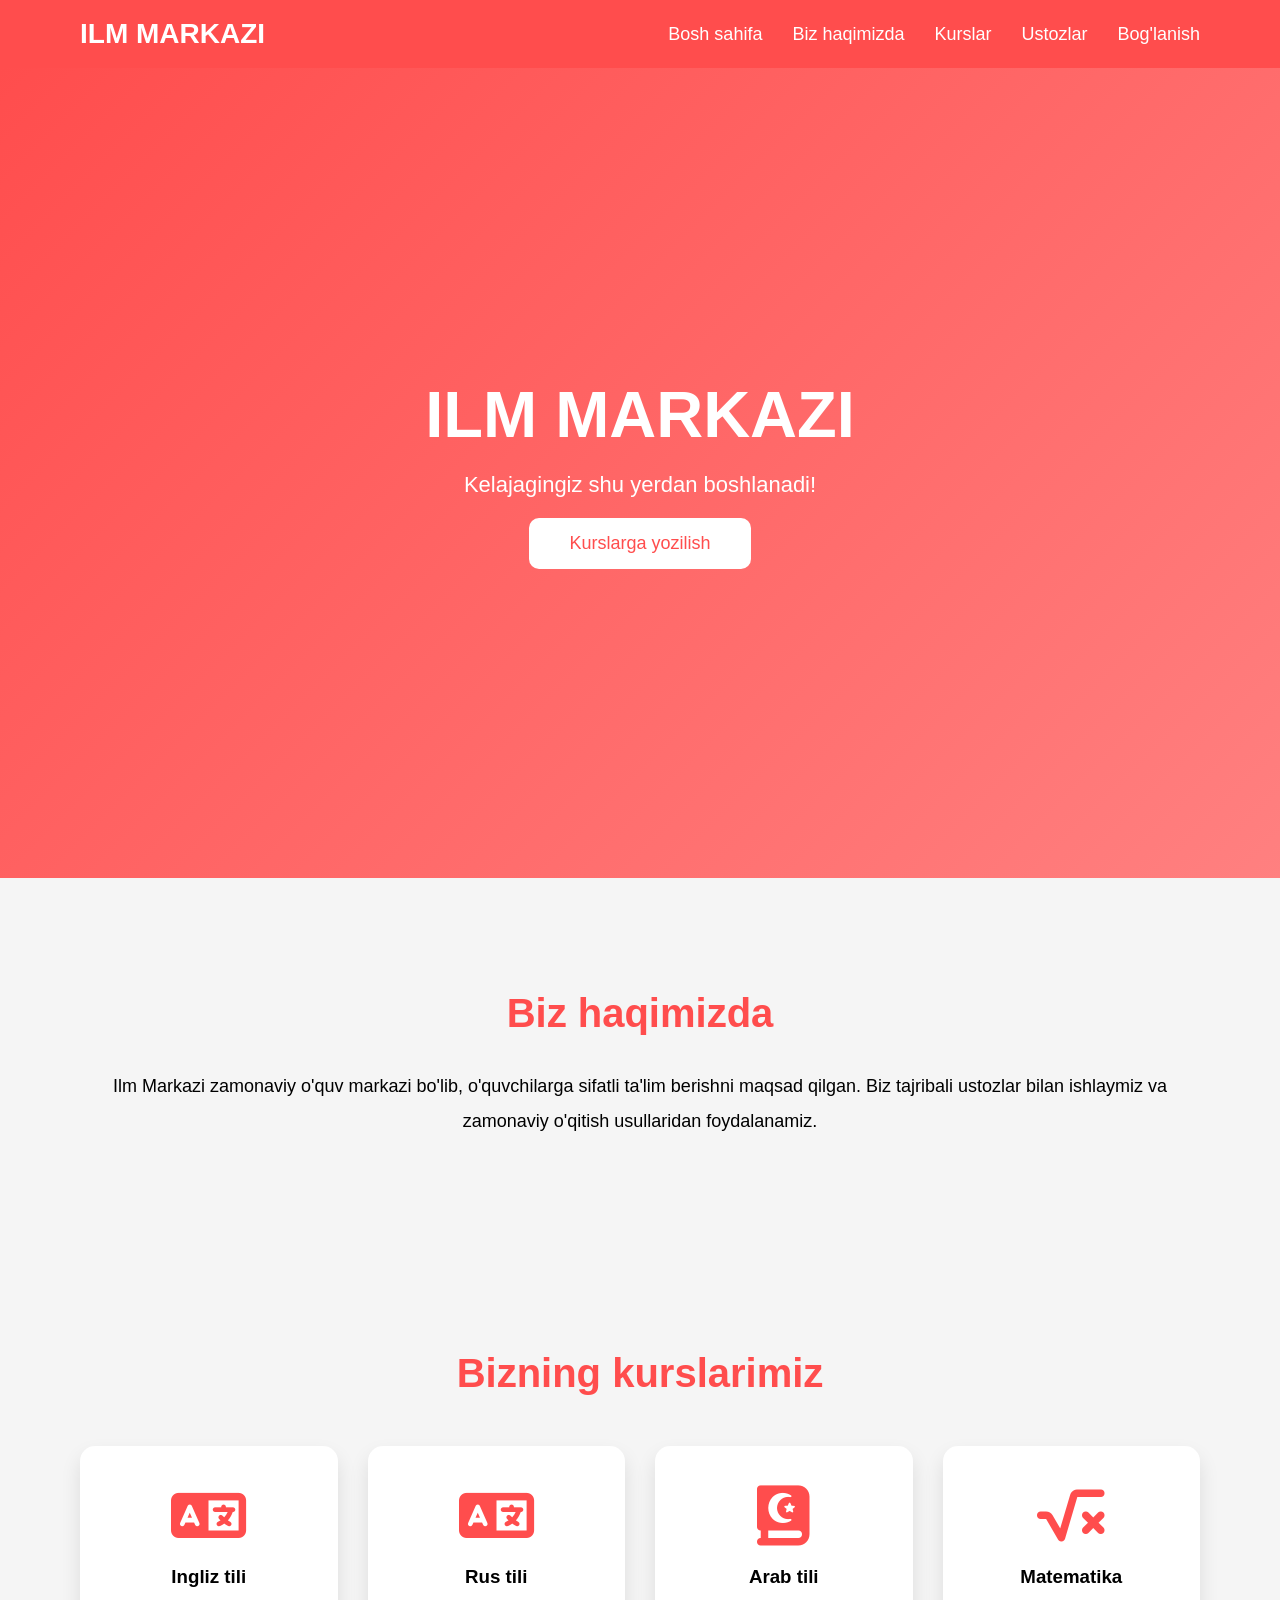
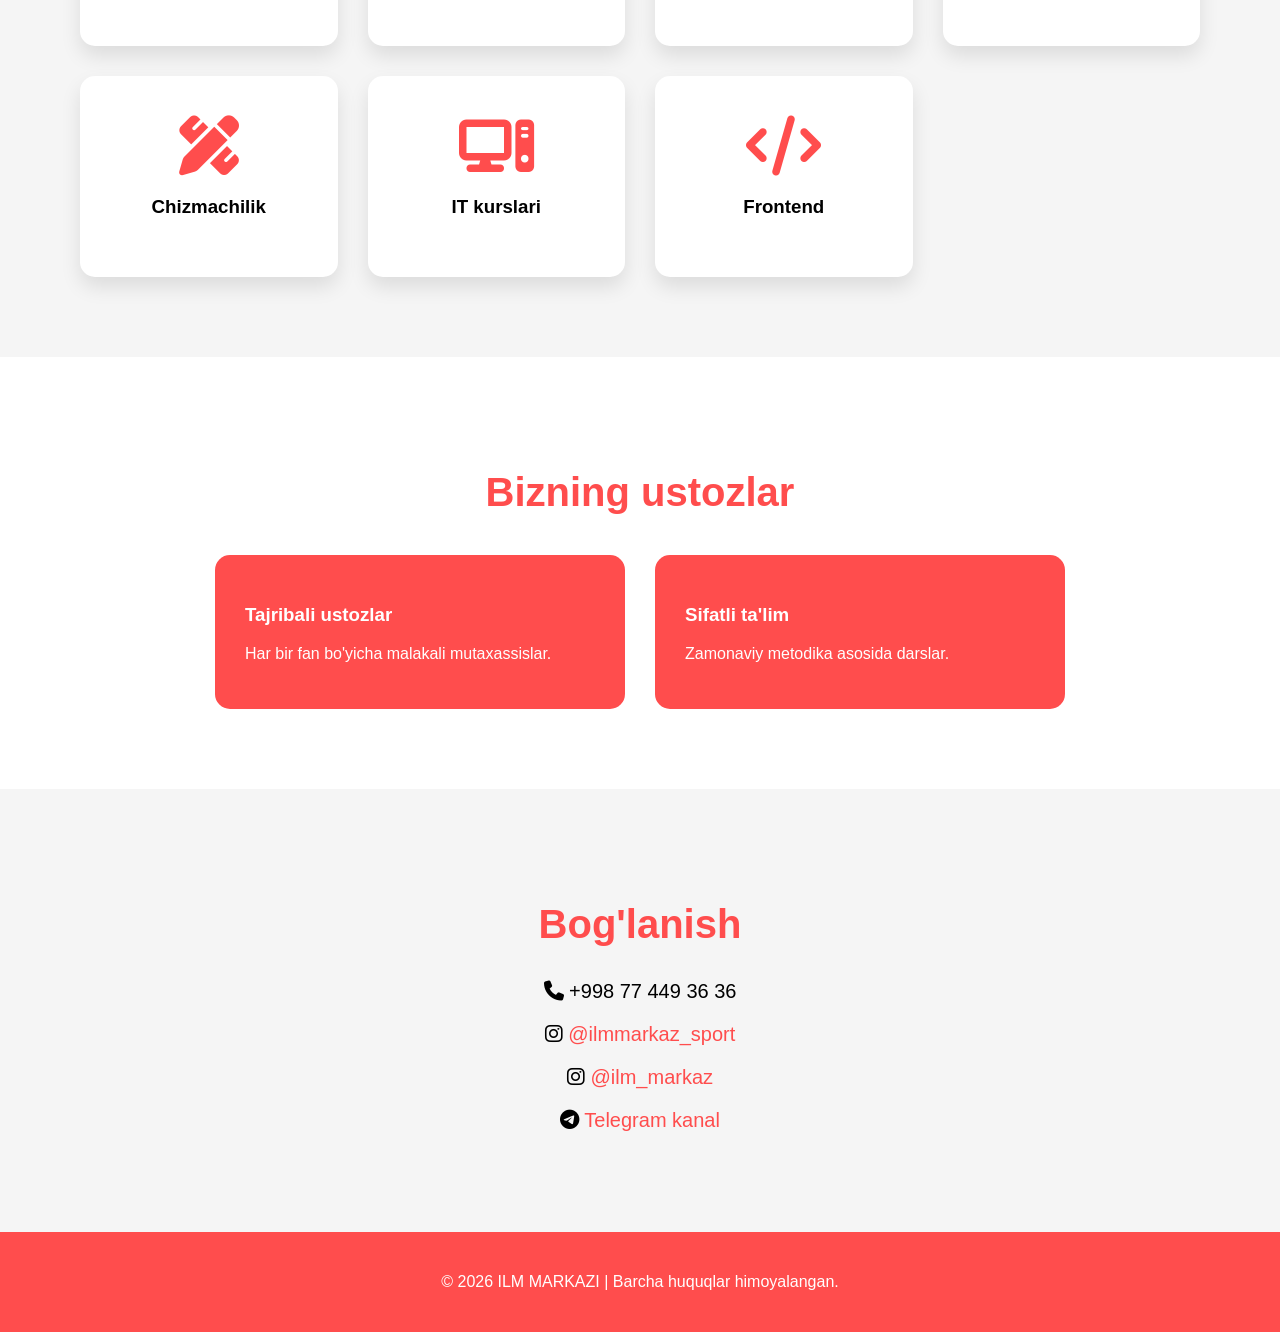
==== index.html @ b0def49b "index qoshdim" ====
<!DOCTYPE html>
<html lang="uz">
<head>
    <meta charset="UTF-8">
    <meta name="viewport" content="width=device-width, initial-scale=1.0">
    <title>Ilm Markazi</title>
    <link rel="stylesheet" href="style.css">
    <link rel="stylesheet" href="https://cdnjs.cloudflare.com/ajax/libs/font-awesome/6.6.0/css/all.min.css">
</head>
<body>

<header>
    <div class="logo">ILM MARKAZI</div>

    <nav>
        <a href="#home">Bosh sahifa</a>
        <a href="#about">Biz haqimizda</a>
        <a href="#courses">Kurslar</a>
        <a href="#teachers">Ustozlar</a>
        <a href="#contact">Bog'lanish</a>
    </nav>
</header>

<section class="hero" id="home">
    <h1>ILM MARKAZI</h1>

    <p>Kelajagingiz shu yerdan boshlanadi!</p>

    <a href="#courses" class="btn">Kurslarga yozilish</a>
</section>

<section class="about" id="about">

<h2>Biz haqimizda</h2>

<p>
Ilm Markazi zamonaviy o'quv markazi bo'lib,
o'quvchilarga sifatli ta'lim berishni maqsad qilgan.
Biz tajribali ustozlar bilan ishlaymiz va zamonaviy
o'qitish usullaridan foydalanamiz.
</p>

</section>

<section class="courses" id="courses">

<h2>Bizning kurslarimiz</h2>

<div class="cards">

<div class="card">
<i class="fa-solid fa-language"></i>
<h3>Ingliz tili</h3>
</div>

<div class="card">
<i class="fa-solid fa-language"></i>
<h3>Rus tili</h3>
</div>

<div class="card">
<i class="fa-solid fa-book-quran"></i>
<h3>Arab tili</h3>
</div>

<div class="card">
<i class="fa-solid fa-square-root-variable"></i>
<h3>Matematika</h3>
</div>

<div class="card">
<i class="fa-solid fa-pencil-ruler"></i>
<h3>Chizmachilik</h3>
</div>

<div class="card">
<i class="fa-solid fa-computer"></i>
<h3>IT kurslari</h3>
</div>

<div class="card">
<i class="fa-solid fa-code"></i>
<h3>Frontend</h3>
</div>

</div>

</section>

<section class="teachers" id="teachers">

<h2>Bizning ustozlar</h2>

<div class="teacher-box">

<div class="teacher">
<h3>Tajribali ustozlar</h3>
<p>Har bir fan bo'yicha malakali mutaxassislar.</p>
</div>

<div class="teacher">
<h3>Sifatli ta'lim</h3>
<p>Zamonaviy metodika asosida darslar.</p>
</div>

</div>

</section>

<section class="contact" id="contact">

<h2>Bog'lanish</h2>

<p><i class="fa-solid fa-phone"></i> +998 77 449 36 36</p>

<p>
<i class="fa-brands fa-instagram"></i>
<a href="https://instagram.com/ilmmarkaz_sport">
@ilmmarkaz_sport
</a>
</p>

<p>
<i class="fa-brands fa-instagram"></i>
<a href="https://instagram.com/ilm_markaz">
@ilm_markaz
</a>
</p>

<p>
<i class="fa-brands fa-telegram"></i>
<a href="https://t.me/Oqmchit_FastEduction">
Telegram kanal
</a>
</p>

</section>

<footer>

<p>© 2026 ILM MARKAZI | Barcha huquqlar himoyalangan.</p>

</footer>

</body>
</html>
---- style.css ----
body{
    margin: 0;
    font-family: Arial, Helvetica, sans-serif;
    background: #f5f5f5;
}

/* HEADER */

header{
    background: #ff4d4d;
    display: flex;
    justify-content: space-between;
    align-items: center;
    padding: 18px 80px;
    position: sticky;
    top: 0;
}

.logo{
    color: white;
    font-size: 28px;
    font-weight: bold;
}

nav{
    display: flex;
    gap: 30px;
}

nav a{
    color: white;
    text-decoration: none;
    font-size: 18px;
    transition: .3s;
}

nav a:hover{
    color: gold;
}

/* HERO */

.hero{
    height: 90vh;
    background: linear-gradient(135deg,#ff4d4d,#ff8080);
    display: flex;
    justify-content: center;
    align-items: center;
    flex-direction: column;
    text-align: center;
}

.hero h1{
    font-size: 65px;
    color: white;
    margin: 0;
}

.hero p{
    color: white;
    font-size: 22px;
    margin: 20px 0;
}

.btn{
    background: white;
    color: #ff4d4d;
    text-decoration: none;
    padding: 15px 40px;
    border-radius: 10px;
    font-size: 18px;
    transition: .3s;
}

.btn:hover{
    background: gold;
    color: black;
}

/* ABOUT */

.about{
    padding: 80px;
    text-align: center;
}

.about h2{
    color: #ff4d4d;
    font-size: 40px;
}

.about p{
    font-size: 18px;
    line-height: 35px;
}

/* COURSES */

.courses{
    padding: 80px;
}

.courses h2{
    text-align: center;
    color: #ff4d4d;
    font-size: 40px;
}

.cards{
    display: grid;
    grid-template-columns: repeat(auto-fit,minmax(250px,1fr));
    gap: 30px;
    margin-top: 50px;
}

.card{
    background: white;
    border-radius: 15px;
    text-align: center;
    padding: 40px;
    transition: .4s;
    box-shadow:0 10px 20px rgba(0,0,0,.1);
}

.card:hover{
    transform: translateY(-10px);
}

.card i{
    font-size: 60px;
    color:#ff4d4d;
}

.card h3{
    margin-top:20px;
}

/* TEACHERS */

.teachers{
    padding:80px;
    background:white;
}

.teachers h2{
    text-align:center;
    color:#ff4d4d;
    font-size:40px;
}

.teacher-box{
    display:flex;
    gap:30px;
    justify-content:center;
    margin-top:40px;
    flex-wrap:wrap;
}

.teacher{
    width:350px;
    background:#ff4d4d;
    color:white;
    padding:30px;
    border-radius:15px;
}

/* CONTACT */

.contact{
    padding:80px;
    text-align:center;
}

.contact h2{
    color:#ff4d4d;
    font-size:40px;
}

.contact p{
    font-size:20px;
}

.contact a{
    text-decoration:none;
    color:#ff4d4d;
}

/* FOOTER */

footer{
    background:#ff4d4d;
    color:white;
    text-align:center;
    padding:25px;
}

/* RESPONSIVE */

@media(max-width:768px){

header{
    flex-direction:column;
    padding:20px;
}

nav{
    flex-direction:column;
    text-align:center;
    margin-top:20px;
}

.hero h1{
    font-size:40px;
}

.hero p{
    font-size:18px;
}

.about,
.courses,
.teachers,
.contact{
    padding:40px 20px;
}

}
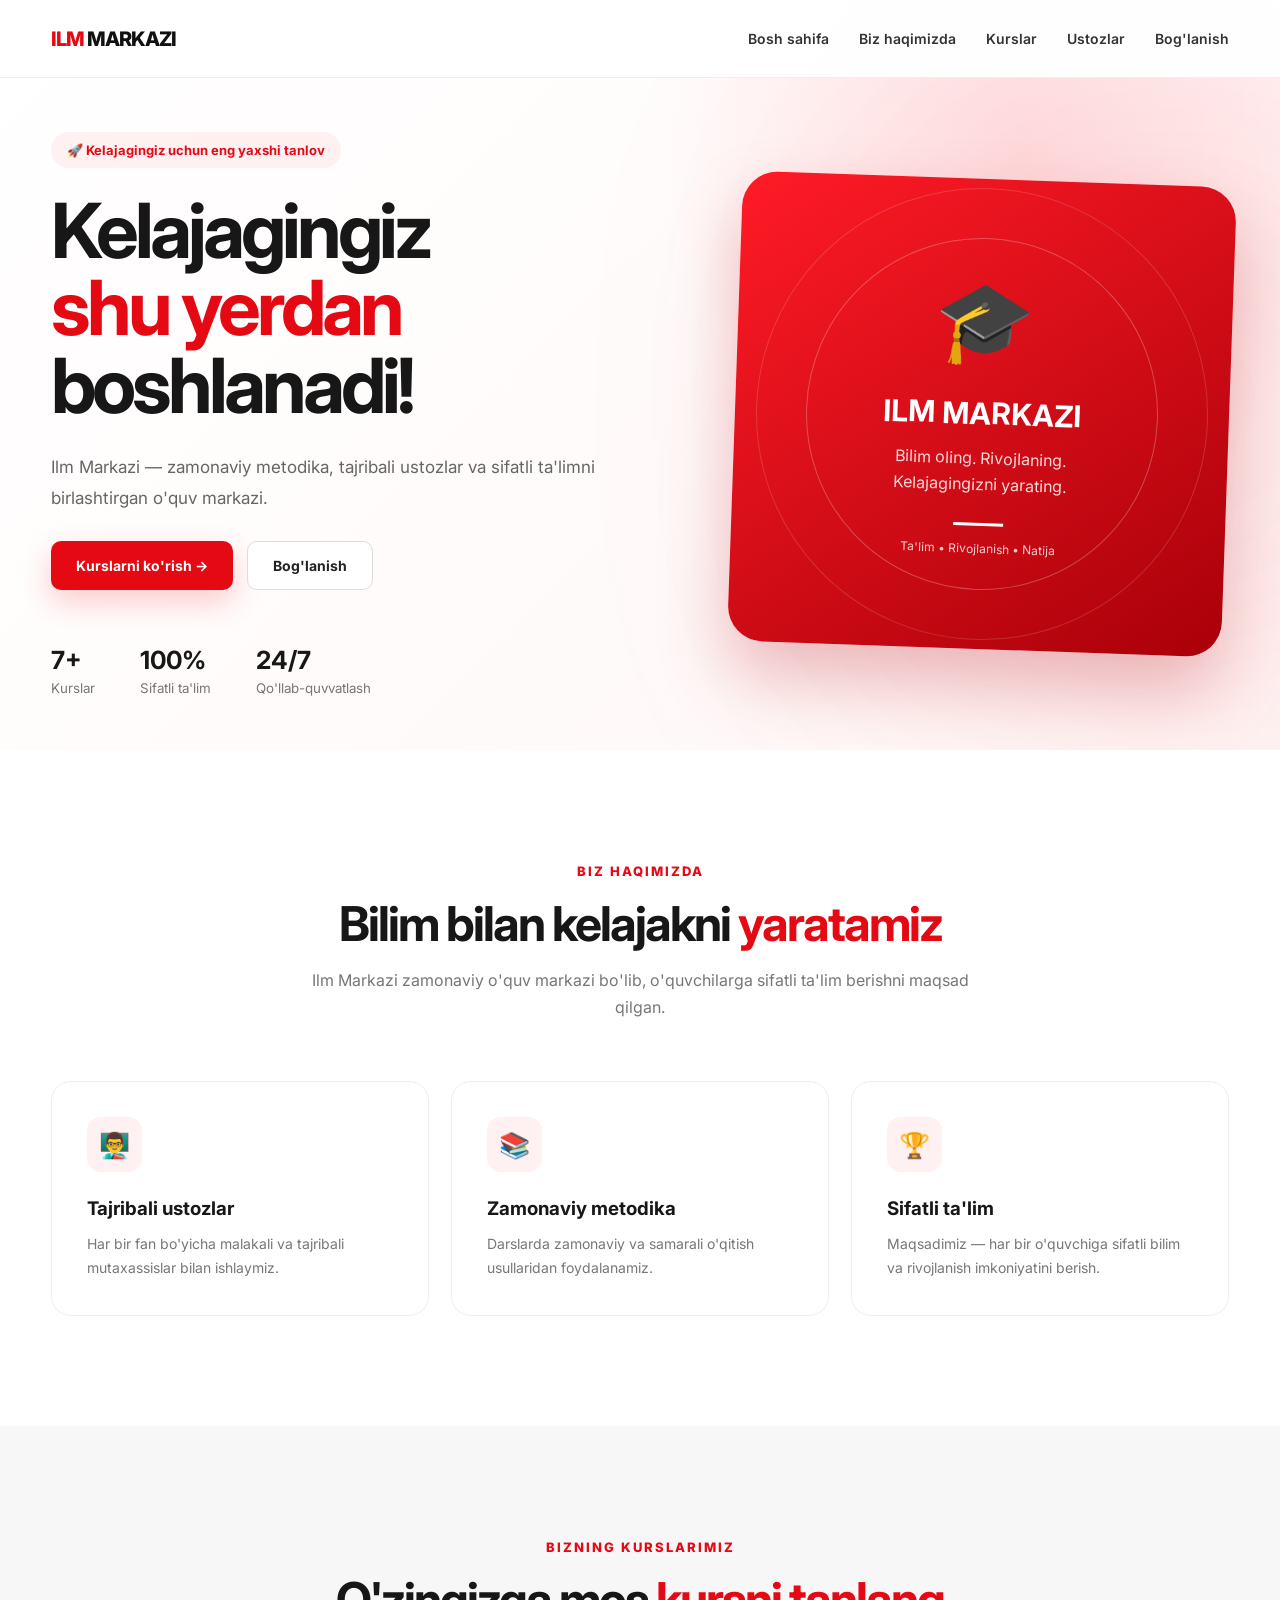
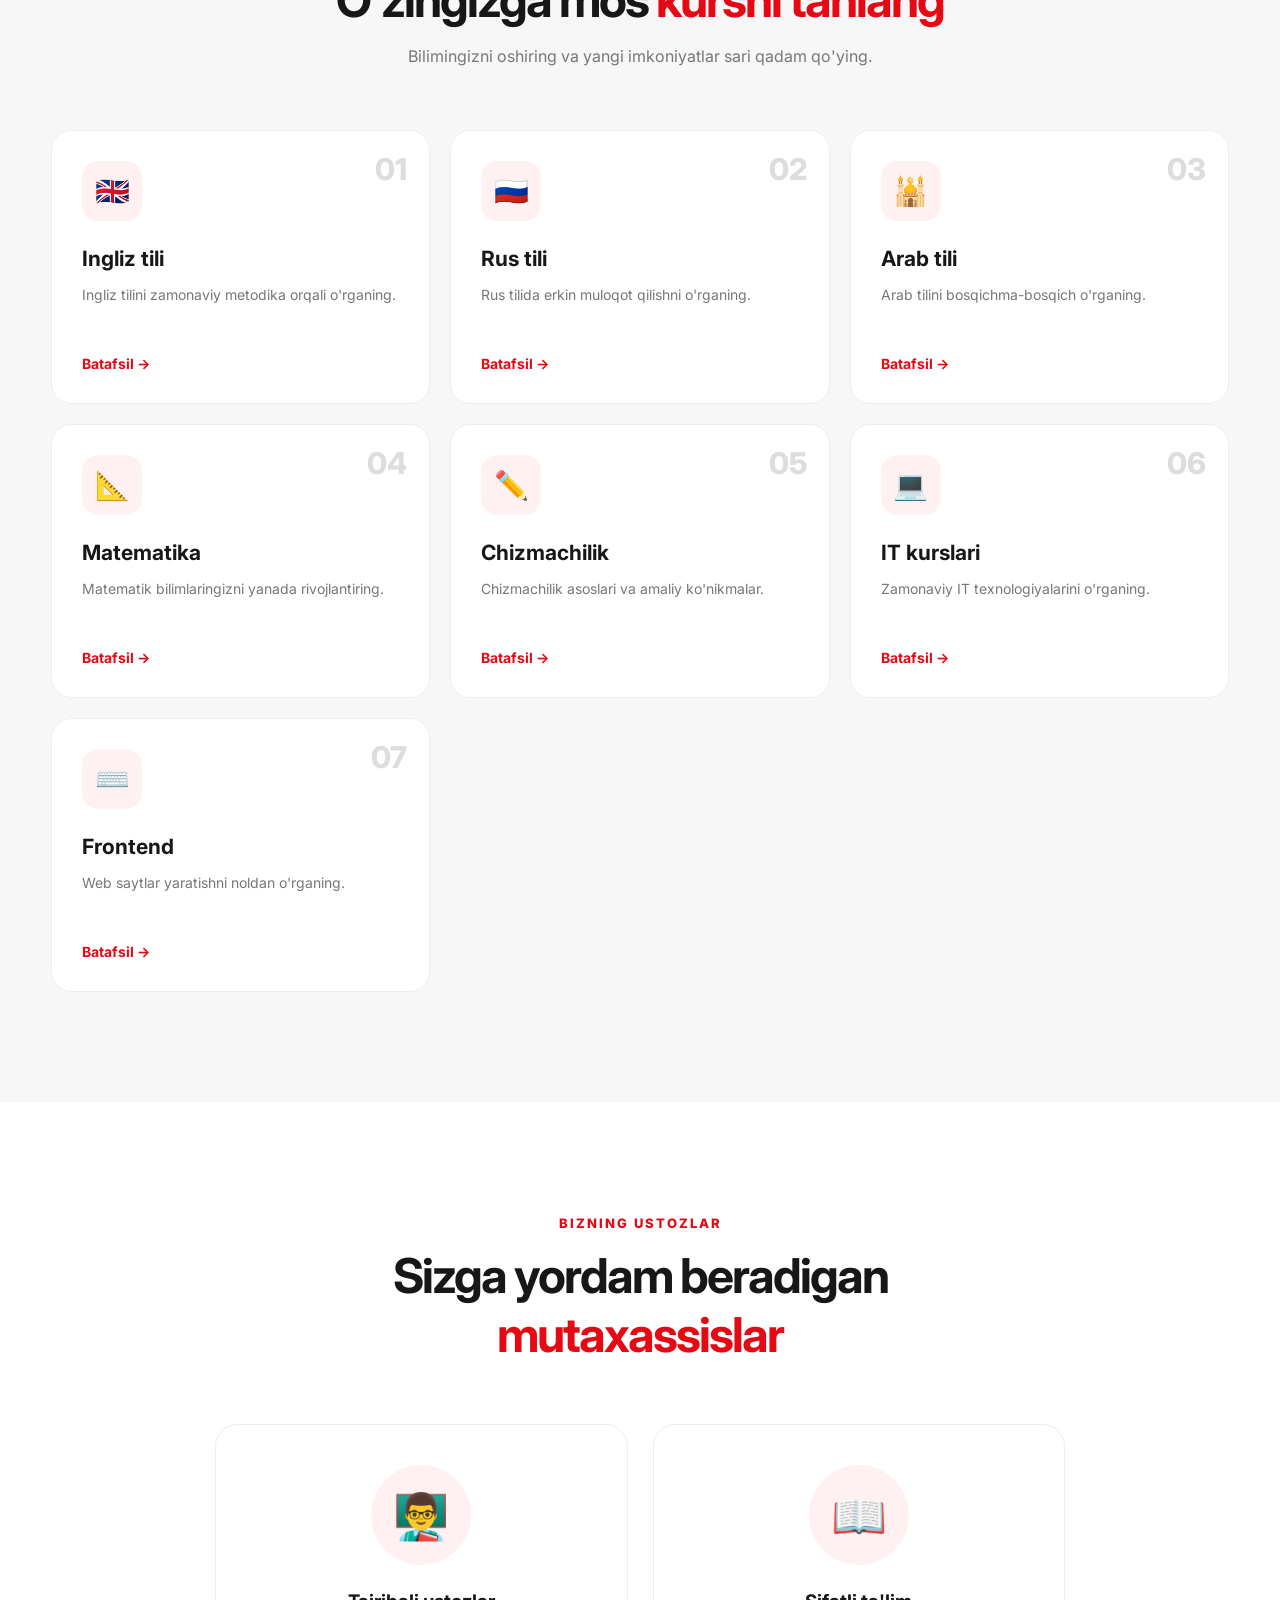
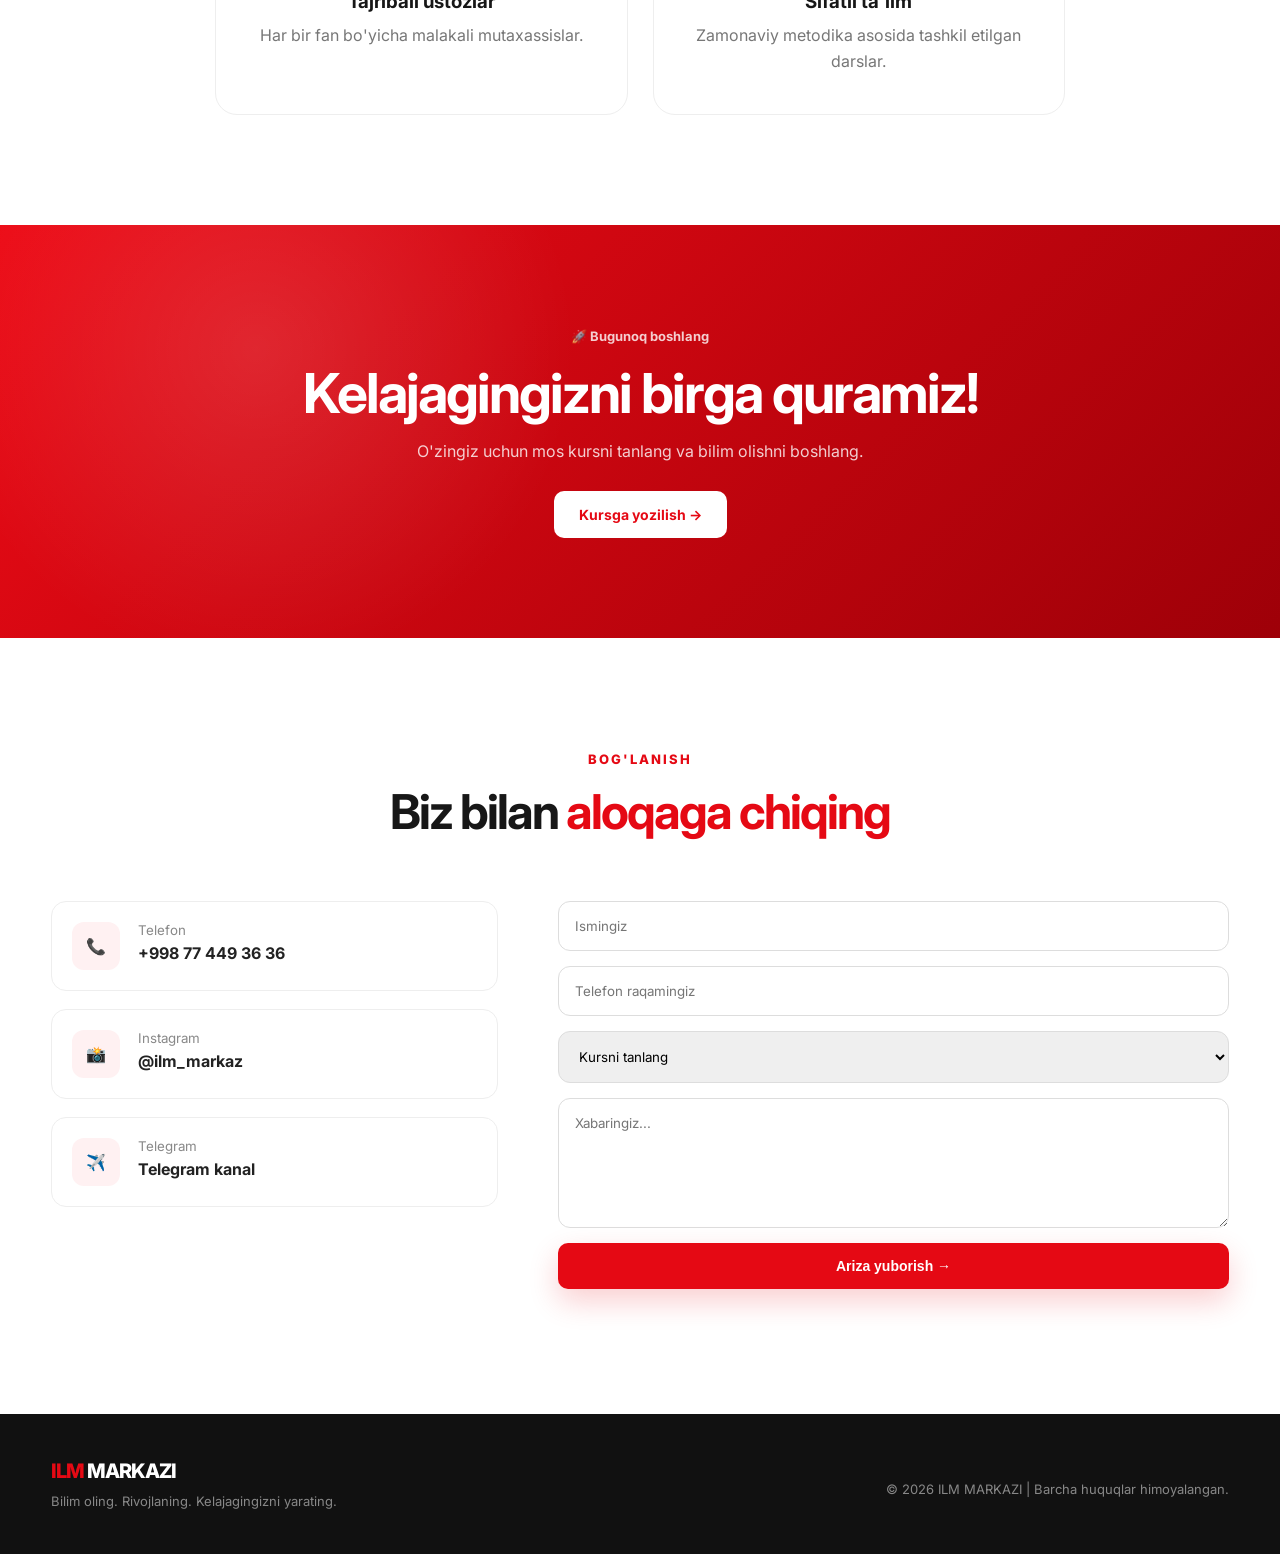
==== commit d3131694: "Yangiladim" ====
--- a/index.html
+++ b/index.html
@@ -3,144 +3,565 @@
 <head>
     <meta charset="UTF-8">
     <meta name="viewport" content="width=device-width, initial-scale=1.0">
-    <title>Ilm Markazi</title>
+
+    <title>Ilm Markazi — Zamonaviy ta'lim markazi</title>
+
     <link rel="stylesheet" href="style.css">
-    <link rel="stylesheet" href="https://cdnjs.cloudflare.com/ajax/libs/font-awesome/6.6.0/css/all.min.css">
+
+    <link
+        href="https://fonts.googleapis.com/css2?family=Inter:wght@400;500;600;700;800&display=swap"
+        rel="stylesheet"
+    >
 </head>
+
 <body>
 
-<header>
-    <div class="logo">ILM MARKAZI</div>
-
-    <nav>
-        <a href="#home">Bosh sahifa</a>
-        <a href="#about">Biz haqimizda</a>
-        <a href="#courses">Kurslar</a>
-        <a href="#teachers">Ustozlar</a>
-        <a href="#contact">Bog'lanish</a>
-    </nav>
+<header class="header">
+    <div class="container nav">
+
+        <a href="#" class="logo">
+            <span>ILM</span> MARKAZI
+        </a>
+
+        <button class="menu-btn" id="menuBtn">
+            ☰
+        </button>
+
+        <nav id="navMenu">
+            <a href="#home">Bosh sahifa</a>
+            <a href="#about">Biz haqimizda</a>
+            <a href="#courses">Kurslar</a>
+            <a href="#teachers">Ustozlar</a>
+            <a href="#contact">Bog'lanish</a>
+        </nav>
+
+    </div>
 </header>
 
+
+<main>
+
+<!-- HERO -->
+
 <section class="hero" id="home">
-    <h1>ILM MARKAZI</h1>
-
-    <p>Kelajagingiz shu yerdan boshlanadi!</p>
-
-    <a href="#courses" class="btn">Kurslarga yozilish</a>
+
+    <div class="hero-bg"></div>
+
+    <div class="container hero-content">
+
+        <div class="hero-text">
+
+            <div class="badge">
+                🚀 Kelajagingiz uchun eng yaxshi tanlov
+            </div>
+
+            <h1>
+                Kelajagingiz
+                <span>shu yerdan</span>
+                boshlanadi!
+            </h1>
+
+            <p>
+                Ilm Markazi — zamonaviy metodika, tajribali ustozlar
+                va sifatli ta'limni birlashtirgan o'quv markazi.
+            </p>
+
+            <div class="hero-buttons">
+
+                <a href="#courses" class="btn btn-red">
+                    Kurslarni ko'rish →
+                </a>
+
+                <a href="#contact" class="btn btn-outline">
+                    Bog'lanish
+                </a>
+
+            </div>
+
+            <div class="stats">
+
+                <div>
+                    <strong>7+</strong>
+                    <small>Kurslar</small>
+                </div>
+
+                <div>
+                    <strong>100%</strong>
+                    <small>Sifatli ta'lim</small>
+                </div>
+
+                <div>
+                    <strong>24/7</strong>
+                    <small>Qo'llab-quvvatlash</small>
+                </div>
+
+            </div>
+
+        </div>
+
+        <div class="hero-card">
+
+            <div class="card-glow"></div>
+
+            <div class="book-icon">
+                🎓
+            </div>
+
+            <h3>ILM MARKAZI</h3>
+
+            <p>
+                Bilim oling. Rivojlaning.
+                Kelajagingizni yarating.
+            </p>
+
+            <div class="line"></div>
+
+            <span>Ta'lim • Rivojlanish • Natija</span>
+
+        </div>
+
+    </div>
+
 </section>
 
-<section class="about" id="about">
-
-<h2>Biz haqimizda</h2>
-
-<p>
-Ilm Markazi zamonaviy o'quv markazi bo'lib,
-o'quvchilarga sifatli ta'lim berishni maqsad qilgan.
-Biz tajribali ustozlar bilan ishlaymiz va zamonaviy
-o'qitish usullaridan foydalanamiz.
-</p>
+
+<!-- ABOUT -->
+
+<section class="section about" id="about">
+
+    <div class="container">
+
+        <div class="section-title">
+
+            <span>Biz haqimizda</span>
+
+            <h2>Bilim bilan kelajakni <b>yaratamiz</b></h2>
+
+            <p>
+                Ilm Markazi zamonaviy o'quv markazi bo'lib,
+                o'quvchilarga sifatli ta'lim berishni maqsad qilgan.
+            </p>
+
+        </div>
+
+
+        <div class="about-grid">
+
+            <div class="about-box">
+
+                <div class="icon">👨‍🏫</div>
+
+                <h3>Tajribali ustozlar</h3>
+
+                <p>
+                    Har bir fan bo'yicha malakali va tajribali
+                    mutaxassislar bilan ishlaymiz.
+                </p>
+
+            </div>
+
+
+            <div class="about-box">
+
+                <div class="icon">📚</div>
+
+                <h3>Zamonaviy metodika</h3>
+
+                <p>
+                    Darslarda zamonaviy va samarali o'qitish
+                    usullaridan foydalanamiz.
+                </p>
+
+            </div>
+
+
+            <div class="about-box">
+
+                <div class="icon">🏆</div>
+
+                <h3>Sifatli ta'lim</h3>
+
+                <p>
+                    Maqsadimiz — har bir o'quvchiga sifatli
+                    bilim va rivojlanish imkoniyatini berish.
+                </p>
+
+            </div>
+
+        </div>
+
+    </div>
 
 </section>
 
-<section class="courses" id="courses">
-
-<h2>Bizning kurslarimiz</h2>
-
-<div class="cards">
-
-<div class="card">
-<i class="fa-solid fa-language"></i>
-<h3>Ingliz tili</h3>
+
+<!-- COURSES -->
+
+<section class="section courses" id="courses">
+
+    <div class="container">
+
+        <div class="section-title">
+
+            <span>Bizning kurslarimiz</span>
+
+            <h2>O'zingizga mos <b>kursni tanlang</b></h2>
+
+            <p>
+                Bilimingizni oshiring va yangi imkoniyatlar sari qadam qo'ying.
+            </p>
+
+        </div>
+
+
+        <div class="course-grid">
+
+
+            <div class="course-card">
+
+                <div class="course-number">01</div>
+
+                <div class="course-icon">🇬🇧</div>
+
+                <h3>Ingliz tili</h3>
+
+                <p>
+                    Ingliz tilini zamonaviy metodika orqali o'rganing.
+                </p>
+
+                <a href="#contact">Batafsil →</a>
+
+            </div>
+
+
+            <div class="course-card">
+
+                <div class="course-number">02</div>
+
+                <div class="course-icon">🇷🇺</div>
+
+                <h3>Rus tili</h3>
+
+                <p>
+                    Rus tilida erkin muloqot qilishni o'rganing.
+                </p>
+
+                <a href="#contact">Batafsil →</a>
+
+            </div>
+
+
+            <div class="course-card">
+
+                <div class="course-number">03</div>
+
+                <div class="course-icon">🕌</div>
+
+                <h3>Arab tili</h3>
+
+                <p>
+                    Arab tilini bosqichma-bosqich o'rganing.
+                </p>
+
+                <a href="#contact">Batafsil →</a>
+
+            </div>
+
+
+            <div class="course-card">
+
+                <div class="course-number">04</div>
+
+                <div class="course-icon">📐</div>
+
+                <h3>Matematika</h3>
+
+                <p>
+                    Matematik bilimlaringizni yanada rivojlantiring.
+                </p>
+
+                <a href="#contact">Batafsil →</a>
+
+            </div>
+
+
+            <div class="course-card">
+
+                <div class="course-number">05</div>
+
+                <div class="course-icon">✏️</div>
+
+                <h3>Chizmachilik</h3>
+
+                <p>
+                    Chizmachilik asoslari va amaliy ko'nikmalar.
+                </p>
+
+                <a href="#contact">Batafsil →</a>
+
+            </div>
+
+
+            <div class="course-card">
+
+                <div class="course-number">06</div>
+
+                <div class="course-icon">💻</div>
+
+                <h3>IT kurslari</h3>
+
+                <p>
+                    Zamonaviy IT texnologiyalarini o'rganing.
+                </p>
+
+                <a href="#contact">Batafsil →</a>
+
+            </div>
+
+
+       <div class="course-card">
+
+    <div class="course-number">07</div>
+
+    <div class="course-icon">⌨️</div>
+
+    <h3>Frontend</h3>
+
+    <p>
+        Web saytlar yaratishni noldan o'rganing.
+    </p>
+
+    <a href="#contact">Batafsil →</a>
+
 </div>
 
-<div class="card">
-<i class="fa-solid fa-language"></i>
-<h3>Rus tili</h3>
-</div>
-
-<div class="card">
-<i class="fa-solid fa-book-quran"></i>
-<h3>Arab tili</h3>
-</div>
-
-<div class="card">
-<i class="fa-solid fa-square-root-variable"></i>
-<h3>Matematika</h3>
-</div>
-
-<div class="card">
-<i class="fa-solid fa-pencil-ruler"></i>
-<h3>Chizmachilik</h3>
-</div>
-
-<div class="card">
-<i class="fa-solid fa-computer"></i>
-<h3>IT kurslari</h3>
-</div>
-
-<div class="card">
-<i class="fa-solid fa-code"></i>
-<h3>Frontend</h3>
-</div>
-
-</div>
+
+        </div>
+
+    </div>
 
 </section>
 
-<section class="teachers" id="teachers">
-
-<h2>Bizning ustozlar</h2>
-
-<div class="teacher-box">
-
-<div class="teacher">
-<h3>Tajribali ustozlar</h3>
-<p>Har bir fan bo'yicha malakali mutaxassislar.</p>
-</div>
-
-<div class="teacher">
-<h3>Sifatli ta'lim</h3>
-<p>Zamonaviy metodika asosida darslar.</p>
-</div>
-
-</div>
+
+<!-- TEACHERS -->
+
+<section class="section teachers" id="teachers">
+
+    <div class="container">
+
+        <div class="section-title">
+
+            <span>Bizning ustozlar</span>
+
+            <h2>Sizga yordam beradigan <b>mutaxassislar</b></h2>
+
+        </div>
+
+
+        <div class="teacher-grid">
+
+            <div class="teacher-card">
+
+                <div class="teacher-avatar">
+                    👨‍🏫
+                </div>
+
+                <h3>Tajribali ustozlar</h3>
+
+                <p>
+                    Har bir fan bo'yicha malakali mutaxassislar.
+                </p>
+
+            </div>
+
+
+            <div class="teacher-card">
+
+                <div class="teacher-avatar">
+                    📖
+                </div>
+
+                <h3>Sifatli ta'lim</h3>
+
+                <p>
+                    Zamonaviy metodika asosida tashkil etilgan darslar.
+                </p>
+
+            </div>
+
+        </div>
+
+    </div>
 
 </section>
 
-<section class="contact" id="contact">
-
-<h2>Bog'lanish</h2>
-
-<p><i class="fa-solid fa-phone"></i> +998 77 449 36 36</p>
-
-<p>
-<i class="fa-brands fa-instagram"></i>
-<a href="https://instagram.com/ilmmarkaz_sport">
-@ilmmarkaz_sport
-</a>
-</p>
-
-<p>
-<i class="fa-brands fa-instagram"></i>
-<a href="https://instagram.com/ilm_markaz">
-@ilm_markaz
-</a>
-</p>
-
-<p>
-<i class="fa-brands fa-telegram"></i>
-<a href="https://t.me/Oqmchit_FastEduction">
-Telegram kanal
-</a>
-</p>
+
+<!-- CTA -->
+
+<section class="cta">
+
+    <div class="container">
+
+        <div class="cta-content">
+
+            <span>🚀 Bugunoq boshlang</span>
+
+            <h2>Kelajagingizni birga quramiz!</h2>
+
+            <p>
+                O'zingiz uchun mos kursni tanlang va bilim olishni boshlang.
+            </p>
+
+            <a href="#contact" class="btn white-btn">
+                Kursga yozilish →
+            </a>
+
+        </div>
+
+    </div>
 
 </section>
 
+
+<!-- CONTACT -->
+
+<section class="section contact" id="contact">
+
+    <div class="container">
+
+        <div class="section-title">
+
+            <span>Bog'lanish</span>
+
+            <h2>Biz bilan <b>aloqaga chiqing</b></h2>
+
+        </div>
+
+
+        <div class="contact-grid">
+
+            <div class="contact-info">
+
+                <div class="contact-item">
+
+                    <div class="contact-icon">📞</div>
+
+                    <div>
+                        <small>Telefon</small>
+                        <a href="tel:+998774493636">
+                            +998 77 449 36 36
+                        </a>
+                    </div>
+
+                </div>
+
+
+                <div class="contact-item">
+
+                    <div class="contact-icon">📸</div>
+
+                    <div>
+                        <small>Instagram</small>
+                        <a href="https://instagram.com/ilm_markaz"
+                           target="_blank">
+                            @ilm_markaz
+                        </a>
+                    </div>
+
+                </div>
+
+
+                <div class="contact-item">
+
+                    <div class="contact-icon">✈️</div>
+
+                    <div>
+                        <small>Telegram</small>
+                        <a href="https://t.me/" target="_blank">
+                            Telegram kanal
+                        </a>
+                    </div>
+
+                </div>
+
+            </div>
+
+
+            <form class="contact-form" id="contactForm">
+
+            <input
+    type="text"
+    id="name"
+    name="name"
+    placeholder="Ismingiz"
+    required
+>
+
+<input
+    type="tel"
+    id="phone"
+    name="phone"
+    placeholder="Telefon raqamingiz"
+    required
+>
+
+<select id="course" name="course" required>
+    <option value="">Kursni tanlang</option>
+    <option>Ingliz tili</option>
+    <option>Rus tili</option>
+    <option>Arab tili</option>
+    <option>Matematika</option>
+    <option>Chizmachilik</option>
+    <option>IT kurslari</option>
+    <option>Frontend</option>
+</select>
+
+<textarea
+    id="message"
+    name="message"
+    placeholder="Xabaringiz..."
+></textarea>
+                <button type="submit" class="btn btn-red">
+                    Ariza yuborish →
+                </button>
+
+                <div id="formMessage"></div>
+
+            </form>
+
+        </div>
+
+    </div>
+
+</section>
+
+</main>
+
+
 <footer>
 
-<p>© 2026 ILM MARKAZI | Barcha huquqlar himoyalangan.</p>
+    <div class="container footer">
+
+        <div>
+            <a href="#" class="logo">
+                <span>ILM</span> MARKAZI
+            </a>
+
+            <p>
+                Bilim oling. Rivojlaning. Kelajagingizni yarating.
+            </p>
+        </div>
+
+        <p>
+            © 2026 ILM MARKAZI | Barcha huquqlar himoyalangan.
+        </p>
+
+    </div>
 
 </footer>
+
+
+<script src="script.js"></script>
 
 </body>
 </html>
--- a/style.css
+++ b/style.css
@@ -1,227 +1,765 @@
-body{
+* {
     margin: 0;
-    font-family: Arial, Helvetica, sans-serif;
-    background: #f5f5f5;
-}
+    padding: 0;
+    box-sizing: border-box;
+}
+
+html {
+    scroll-behavior: smooth;
+}
+
+body {
+    font-family: "Inter", sans-serif;
+    color: #171717;
+    background: #fff;
+    overflow-x: hidden;
+}
+
+:root {
+    --red: #e50914;
+    --red-dark: #b80710;
+    --light-red: #fff1f2;
+    --black: #111111;
+    --gray: #666;
+    --light: #f7f7f8;
+    --border: #eeeeee;
+}
+
+.container {
+    width: min(1180px, 92%);
+    margin: auto;
+}
+
 
 /* HEADER */
 
-header{
-    background: #ff4d4d;
-    display: flex;
+.header {
+    height: 78px;
+    background: rgba(255,255,255,.94);
+    backdrop-filter: blur(15px);
+    border-bottom: 1px solid #eee;
+    position: fixed;
+    top: 0;
+    left: 0;
+    right: 0;
+    z-index: 1000;
+}
+
+.nav {
+    height: 100%;
+    display: flex;
+    align-items: center;
     justify-content: space-between;
-    align-items: center;
-    padding: 18px 80px;
-    position: sticky;
-    top: 0;
-}
-
-.logo{
+}
+
+.logo {
+    text-decoration: none;
+    color: var(--black);
+    font-size: 20px;
+    font-weight: 800;
+    letter-spacing: -1px;
+}
+
+.logo span {
+    color: var(--red);
+}
+
+nav {
+    display: flex;
+    gap: 30px;
+}
+
+nav a {
+    color: #333;
+    text-decoration: none;
+    font-size: 14px;
+    font-weight: 600;
+    transition: .3s;
+}
+
+nav a:hover {
+    color: var(--red);
+}
+
+.menu-btn {
+    display: none;
+    border: 0;
+    background: transparent;
+    font-size: 28px;
+    cursor: pointer;
+}
+
+
+/* HERO */
+
+.hero {
+    min-height: 750px;
+    padding-top: 78px;
+    display: flex;
+    align-items: center;
+    position: relative;
+    overflow: hidden;
+    background:
+        radial-gradient(circle at 80% 20%, #ffe0e2, transparent 30%),
+        linear-gradient(135deg, #fff 0%, #fff7f7 100%);
+}
+
+.hero-bg {
+    position: absolute;
+    width: 600px;
+    height: 600px;
+    background: var(--red);
+    filter: blur(150px);
+    opacity: .08;
+    right: -200px;
+    top: 100px;
+}
+
+.hero-content {
+    display: grid;
+    grid-template-columns: 1.1fr .9fr;
+    align-items: center;
+    gap: 80px;
+    position: relative;
+    z-index: 2;
+}
+
+.badge {
+    display: inline-block;
+    padding: 10px 16px;
+    border-radius: 50px;
+    background: var(--light-red);
+    color: var(--red);
+    font-size: 13px;
+    font-weight: 700;
+    margin-bottom: 24px;
+}
+
+.hero h1 {
+    font-size: clamp(48px, 6vw, 76px);
+    line-height: 1.02;
+    letter-spacing: -4px;
+    max-width: 700px;
+}
+
+.hero h1 span {
+    color: var(--red);
+    display: block;
+}
+
+.hero-text > p {
+    color: var(--gray);
+    max-width: 600px;
+    line-height: 1.8;
+    font-size: 17px;
+    margin: 28px 0;
+}
+
+.hero-buttons {
+    display: flex;
+    gap: 14px;
+    flex-wrap: wrap;
+}
+
+.btn {
+    display: inline-flex;
+    align-items: center;
+    justify-content: center;
+    text-decoration: none;
+    padding: 15px 25px;
+    border-radius: 10px;
+    font-weight: 700;
+    font-size: 14px;
+    transition: .3s;
+    border: none;
+    cursor: pointer;
+}
+
+.btn-red {
+    background: var(--red);
     color: white;
+    box-shadow: 0 12px 30px rgba(229,9,20,.2);
+}
+
+.btn-red:hover {
+    background: var(--red-dark);
+    transform: translateY(-3px);
+    box-shadow: 0 18px 35px rgba(229,9,20,.3);
+}
+
+.btn-outline {
+    border: 1px solid #ddd;
+    color: #222;
+    background: white;
+}
+
+.btn-outline:hover {
+    border-color: var(--red);
+    color: var(--red);
+}
+
+.stats {
+    display: flex;
+    gap: 45px;
+    margin-top: 55px;
+}
+
+.stats div {
+    display: flex;
+    flex-direction: column;
+    gap: 5px;
+}
+
+.stats strong {
+    font-size: 25px;
+}
+
+.stats small {
+    color: #777;
+}
+
+
+/* HERO CARD */
+
+.hero-card {
+    height: 470px;
+    border-radius: 35px;
+    background:
+        linear-gradient(145deg, #ff1b26, #a90009);
+    color: white;
+    display: flex;
+    flex-direction: column;
+    align-items: center;
+    justify-content: center;
+    text-align: center;
+    position: relative;
+    overflow: hidden;
+    box-shadow: 0 35px 70px rgba(180,0,10,.25);
+    transform: rotate(2deg);
+}
+
+.hero-card::before {
+    content: "";
+    position: absolute;
+    width: 350px;
+    height: 350px;
+    border: 1px solid rgba(255,255,255,.25);
+    border-radius: 50%;
+}
+
+.hero-card::after {
+    content: "";
+    position: absolute;
+    width: 450px;
+    height: 450px;
+    border: 1px solid rgba(255,255,255,.15);
+    border-radius: 50%;
+}
+
+.book-icon {
+    font-size: 80px;
+    margin-bottom: 25px;
+    position: relative;
+    z-index: 2;
+}
+
+.hero-card h3 {
+    font-size: 30px;
+    position: relative;
+    z-index: 2;
+}
+
+.hero-card p {
+    opacity: .85;
+    line-height: 1.6;
+    max-width: 270px;
+    margin: 15px 0;
+    position: relative;
+    z-index: 2;
+}
+
+.hero-card .line {
+    width: 50px;
+    height: 3px;
+    background: white;
+    margin: 10px 0 15px;
+    position: relative;
+    z-index: 2;
+}
+
+.hero-card span {
+    font-size: 12px;
+    opacity: .8;
+    position: relative;
+    z-index: 2;
+}
+
+
+/* SECTIONS */
+
+.section {
+    padding: 110px 0;
+}
+
+.section-title {
+    text-align: center;
+    max-width: 700px;
+    margin: 0 auto 60px;
+}
+
+.section-title > span {
+    color: var(--red);
+    font-size: 13px;
+    font-weight: 800;
+    text-transform: uppercase;
+    letter-spacing: 2px;
+}
+
+.section-title h2 {
+    font-size: clamp(32px, 4vw, 48px);
+    letter-spacing: -2px;
+    margin: 14px 0;
+}
+
+.section-title h2 b {
+    color: var(--red);
+}
+
+.section-title p {
+    color: #777;
+    line-height: 1.7;
+}
+
+
+/* ABOUT */
+
+.about {
+    background: #fff;
+}
+
+.about-grid {
+    display: grid;
+    grid-template-columns: repeat(3,1fr);
+    gap: 22px;
+}
+
+.about-box {
+    padding: 35px;
+    border: 1px solid var(--border);
+    border-radius: 20px;
+    transition: .3s;
+}
+
+.about-box:hover {
+    border-color: #ffb7bb;
+    transform: translateY(-8px);
+    box-shadow: 0 20px 50px rgba(0,0,0,.06);
+}
+
+.icon {
+    width: 55px;
+    height: 55px;
+    border-radius: 14px;
+    background: var(--light-red);
+    display: flex;
+    align-items: center;
+    justify-content: center;
+    font-size: 25px;
+    margin-bottom: 25px;
+}
+
+.about-box h3 {
+    margin-bottom: 12px;
+}
+
+.about-box p {
+    color: #777;
+    line-height: 1.7;
+    font-size: 14px;
+}
+
+
+/* COURSES */
+
+.courses {
+    background: var(--light);
+}
+
+.course-grid {
+    display: grid;
+    grid-template-columns: repeat(3, 1fr);
+    gap: 20px;
+}
+
+.course-card {
+    background: white;
+    border-radius: 20px;
+    padding: 30px;
+    position: relative;
+    border: 1px solid #eee;
+    transition: .3s;
+    overflow: hidden;
+}
+
+.course-card:hover {
+    transform: translateY(-8px);
+    border-color: #ffb5b8;
+    box-shadow: 0 20px 50px rgba(0,0,0,.08);
+}
+
+.course-number {
+    position: absolute;
+    right: 22px;
+    top: 20px;
+    color: #ddd;
+    font-size: 30px;
+    font-weight: 800;
+}
+
+.course-icon {
+    width: 60px;
+    height: 60px;
+    display: flex;
+    align-items: center;
+    justify-content: center;
+    background: var(--light-red);
+    border-radius: 16px;
     font-size: 28px;
-    font-weight: bold;
-}
-
-nav{
-    display: flex;
+    margin-bottom: 25px;
+}
+
+.course-card h3 {
+    font-size: 21px;
+    margin-bottom: 12px;
+}
+
+.course-card p {
+    color: #777;
+    font-size: 14px;
+    line-height: 1.7;
+    min-height: 48px;
+    margin-bottom: 22px;
+}
+
+.course-card a {
+    color: var(--red);
+    font-weight: 700;
+    text-decoration: none;
+    font-size: 14px;
+}
+
+.course-card.featured {
+    background: linear-gradient(145deg, #ed0b16, #a90009);
+    color: white;
+}
+
+.course-card.featured .course-number {
+    color: rgba(255,255,255,.25);
+}
+
+.course-card.featured .course-icon {
+    background: rgba(255,255,255,.15);
+}
+
+.course-card.featured p {
+    color: rgba(255,255,255,.75);
+}
+
+.course-card.featured a {
+    color: white;
+}
+
+
+/* TEACHERS */
+
+.teacher-grid {
+    display: grid;
+    grid-template-columns: repeat(2, 1fr);
+    gap: 25px;
+    max-width: 850px;
+    margin: auto;
+}
+
+.teacher-card {
+    padding: 40px;
+    border: 1px solid #eee;
+    border-radius: 22px;
+    text-align: center;
+}
+
+.teacher-avatar {
+    width: 100px;
+    height: 100px;
+    background: var(--light-red);
+    border-radius: 50%;
+    display: flex;
+    align-items: center;
+    justify-content: center;
+    font-size: 45px;
+    margin: 0 auto 25px;
+}
+
+.teacher-card h3 {
+    margin-bottom: 10px;
+}
+
+.teacher-card p {
+    color: #777;
+    line-height: 1.6;
+}
+
+
+/* CTA */
+
+.cta {
+    padding: 100px 0;
+    background:
+        radial-gradient(circle at 20% 30%, rgba(255,255,255,.12), transparent 30%),
+        linear-gradient(135deg, #ed0b16, #9e0008);
+    color: white;
+}
+
+.cta-content {
+    text-align: center;
+}
+
+.cta-content > span {
+    font-size: 13px;
+    font-weight: 700;
+    opacity: .8;
+}
+
+.cta h2 {
+    font-size: clamp(35px, 5vw, 55px);
+    letter-spacing: -2px;
+    margin: 15px 0;
+}
+
+.cta p {
+    opacity: .8;
+    margin-bottom: 30px;
+}
+
+.white-btn {
+    background: white;
+    color: var(--red);
+}
+
+.white-btn:hover {
+    transform: translateY(-3px);
+}
+
+
+/* CONTACT */
+
+.contact {
+    background: #fff;
+}
+
+.contact-grid {
+    display: grid;
+    grid-template-columns: .8fr 1.2fr;
+    gap: 60px;
+    align-items: start;
+}
+
+.contact-info {
+    display: flex;
+    flex-direction: column;
+    gap: 18px;
+}
+
+.contact-item {
+    display: flex;
+    gap: 18px;
+    padding: 20px;
+    border: 1px solid #eee;
+    border-radius: 15px;
+}
+
+.contact-icon {
+    width: 48px;
+    height: 48px;
+    background: var(--light-red);
+    border-radius: 12px;
+    display: flex;
+    align-items: center;
+    justify-content: center;
+}
+
+.contact-item small {
+    color: #888;
+    display: block;
+    margin-bottom: 5px;
+}
+
+.contact-item a {
+    color: #222;
+    text-decoration: none;
+    font-weight: 700;
+}
+
+.contact-form {
+    display: flex;
+    flex-direction: column;
+    gap: 15px;
+}
+
+.contact-form input,
+.contact-form select,
+.contact-form textarea {
+    width: 100%;
+    border: 1px solid #ddd;
+    border-radius: 12px;
+    padding: 16px;
+    font-family: inherit;
+    outline: none;
+    transition: .3s;
+}
+
+.contact-form input:focus,
+.contact-form select:focus,
+.contact-form textarea:focus {
+    border-color: var(--red);
+    box-shadow: 0 0 0 4px rgba(229,9,20,.07);
+}
+
+.contact-form textarea {
+    min-height: 130px;
+    resize: vertical;
+}
+
+#formMessage {
+    font-size: 14px;
+    color: var(--red);
+    font-weight: 600;
+}
+
+
+/* FOOTER */
+
+footer {
+    background: #111;
+    color: white;
+    padding: 45px 0;
+}
+
+.footer {
+    display: flex;
+    justify-content: space-between;
+    align-items: center;
     gap: 30px;
 }
 
-nav a{
+footer .logo {
     color: white;
-    text-decoration: none;
-    font-size: 18px;
-    transition: .3s;
-}
-
-nav a:hover{
-    color: gold;
-}
-
-/* HERO */
-
-.hero{
-    height: 90vh;
-    background: linear-gradient(135deg,#ff4d4d,#ff8080);
-    display: flex;
-    justify-content: center;
-    align-items: center;
-    flex-direction: column;
-    text-align: center;
-}
-
-.hero h1{
-    font-size: 65px;
-    color: white;
-    margin: 0;
-}
-
-.hero p{
-    color: white;
-    font-size: 22px;
-    margin: 20px 0;
-}
-
-.btn{
-    background: white;
-    color: #ff4d4d;
-    text-decoration: none;
-    padding: 15px 40px;
-    border-radius: 10px;
-    font-size: 18px;
-    transition: .3s;
-}
-
-.btn:hover{
-    background: gold;
-    color: black;
-}
-
-/* ABOUT */
-
-.about{
-    padding: 80px;
-    text-align: center;
-}
-
-.about h2{
-    color: #ff4d4d;
-    font-size: 40px;
-}
-
-.about p{
-    font-size: 18px;
-    line-height: 35px;
-}
-
-/* COURSES */
-
-.courses{
-    padding: 80px;
-}
-
-.courses h2{
-    text-align: center;
-    color: #ff4d4d;
-    font-size: 40px;
-}
-
-.cards{
-    display: grid;
-    grid-template-columns: repeat(auto-fit,minmax(250px,1fr));
-    gap: 30px;
-    margin-top: 50px;
-}
-
-.card{
-    background: white;
-    border-radius: 15px;
-    text-align: center;
-    padding: 40px;
-    transition: .4s;
-    box-shadow:0 10px 20px rgba(0,0,0,.1);
-}
-
-.card:hover{
-    transform: translateY(-10px);
-}
-
-.card i{
-    font-size: 60px;
-    color:#ff4d4d;
-}
-
-.card h3{
-    margin-top:20px;
-}
-
-/* TEACHERS */
-
-.teachers{
-    padding:80px;
-    background:white;
-}
-
-.teachers h2{
-    text-align:center;
-    color:#ff4d4d;
-    font-size:40px;
-}
-
-.teacher-box{
-    display:flex;
-    gap:30px;
-    justify-content:center;
-    margin-top:40px;
-    flex-wrap:wrap;
-}
-
-.teacher{
-    width:350px;
-    background:#ff4d4d;
-    color:white;
-    padding:30px;
-    border-radius:15px;
-}
-
-/* CONTACT */
-
-.contact{
-    padding:80px;
-    text-align:center;
-}
-
-.contact h2{
-    color:#ff4d4d;
-    font-size:40px;
-}
-
-.contact p{
-    font-size:20px;
-}
-
-.contact a{
-    text-decoration:none;
-    color:#ff4d4d;
-}
-
-/* FOOTER */
-
-footer{
-    background:#ff4d4d;
-    color:white;
-    text-align:center;
-    padding:25px;
-}
+}
+
+footer p {
+    color: #888;
+    font-size: 13px;
+    margin-top: 10px;
+}
+
 
 /* RESPONSIVE */
 
-@media(max-width:768px){
-
-header{
-    flex-direction:column;
-    padding:20px;
-}
-
-nav{
-    flex-direction:column;
-    text-align:center;
-    margin-top:20px;
-}
-
-.hero h1{
-    font-size:40px;
-}
-
-.hero p{
-    font-size:18px;
-}
-
-.about,
-.courses,
-.teachers,
-.contact{
-    padding:40px 20px;
-}
-
+@media (max-width: 900px) {
+
+    nav {
+        position: absolute;
+        top: 78px;
+        left: 0;
+        right: 0;
+        background: white;
+        padding: 25px;
+        flex-direction: column;
+        gap: 20px;
+        border-bottom: 1px solid #eee;
+        display: none;
+    }
+
+    nav.active {
+        display: flex;
+    }
+
+    .menu-btn {
+        display: block;
+    }
+
+    .hero-content {
+        grid-template-columns: 1fr;
+        gap: 50px;
+        padding: 70px 0;
+    }
+
+    .hero-card {
+        height: 350px;
+    }
+
+    .about-grid,
+    .course-grid {
+        grid-template-columns: repeat(2,1fr);
+    }
+
+    .contact-grid {
+        grid-template-columns: 1fr;
+    }
+
+    .footer {
+        flex-direction: column;
+        align-items: flex-start;
+    }
+}
+
+
+@media (max-width: 600px) {
+
+    .section {
+        padding: 75px 0;
+    }
+
+    .hero {
+        min-height: auto;
+    }
+
+    .hero h1 {
+        font-size: 47px;
+        letter-spacing: -2.5px;
+    }
+
+    .hero-text > p {
+        font-size: 15px;
+    }
+
+    .stats {
+        gap: 25px;
+        margin-top: 35px;
+    }
+
+    .stats strong {
+        font-size: 20px;
+    }
+
+    .stats small {
+        font-size: 11px;
+    }
+
+    .about-grid,
+    .course-grid,
+    .teacher-grid {
+        grid-template-columns: 1fr;
+    }
+
+    .hero-card {
+        transform: none;
+    }
+
+    .section-title {
+        margin-bottom: 40px;
+    }
+
+    .section-title h2 {
+        font-size: 34px;
+    }
 }
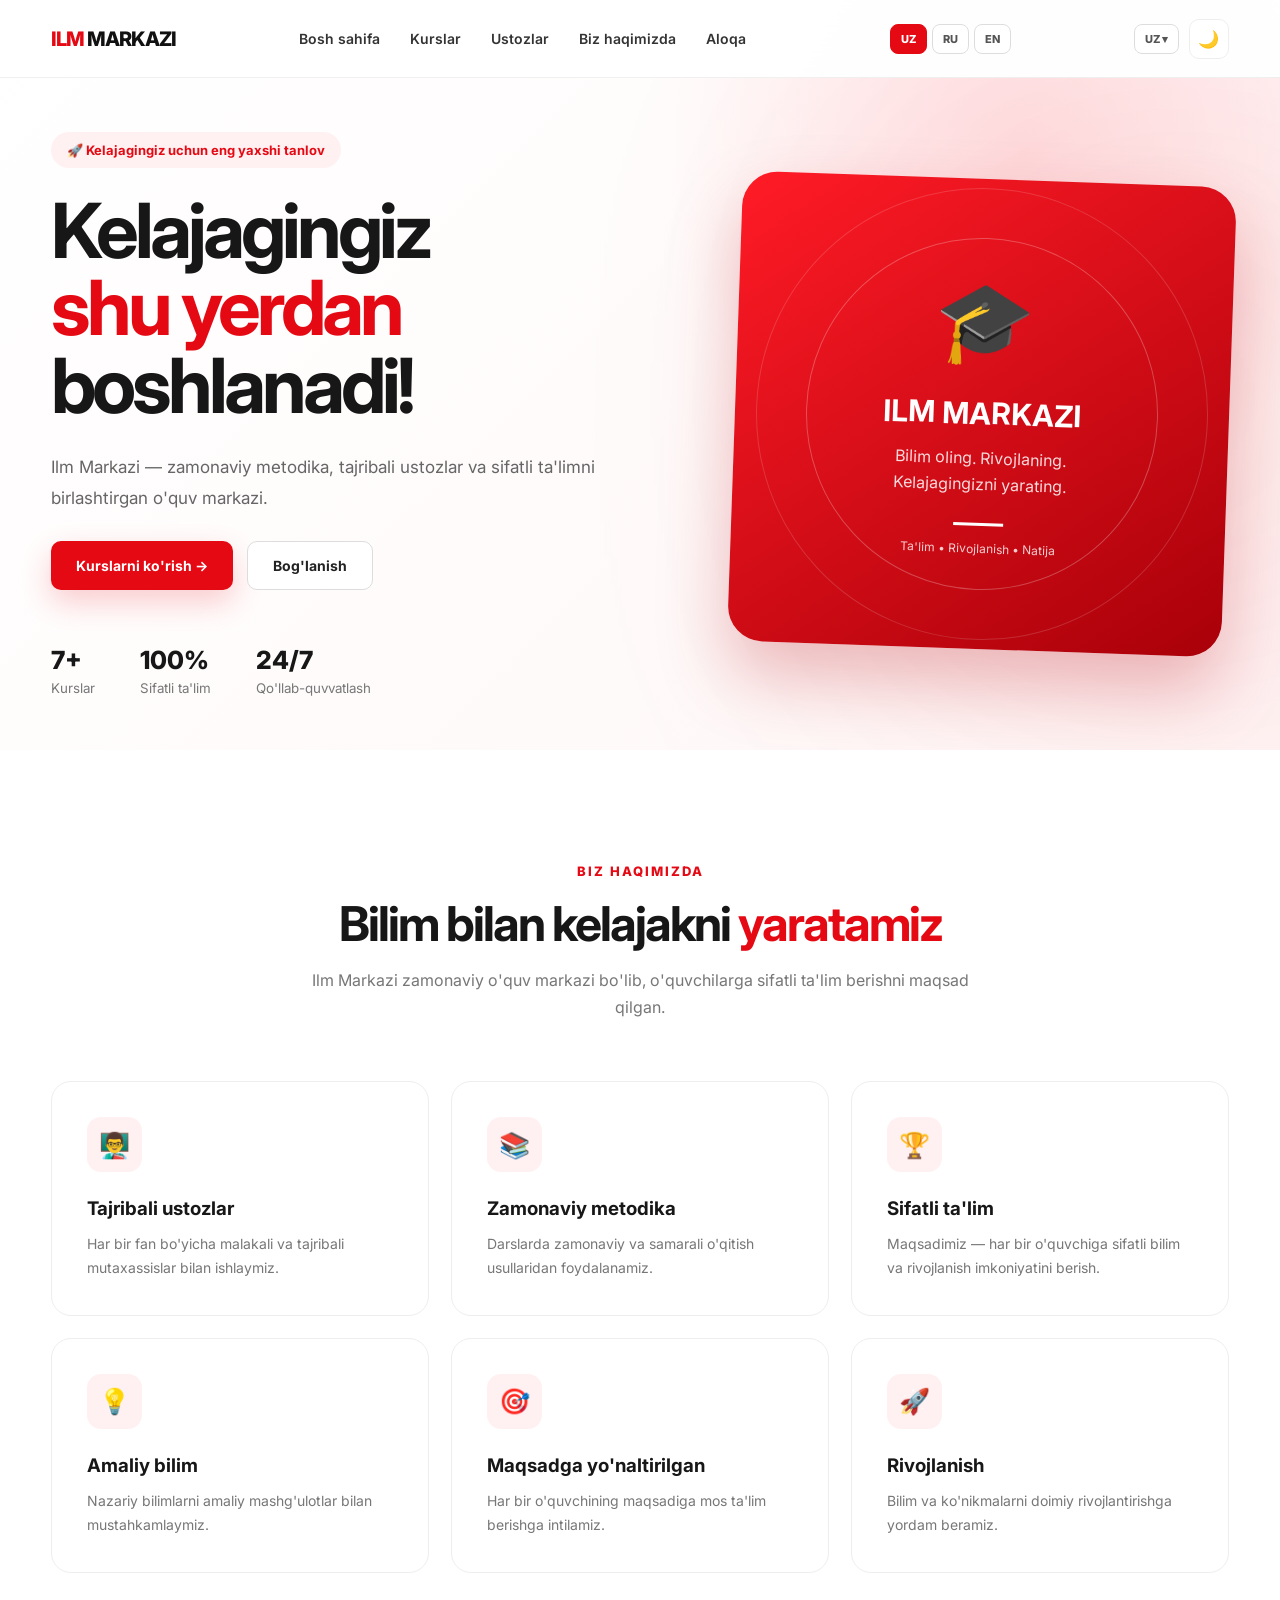
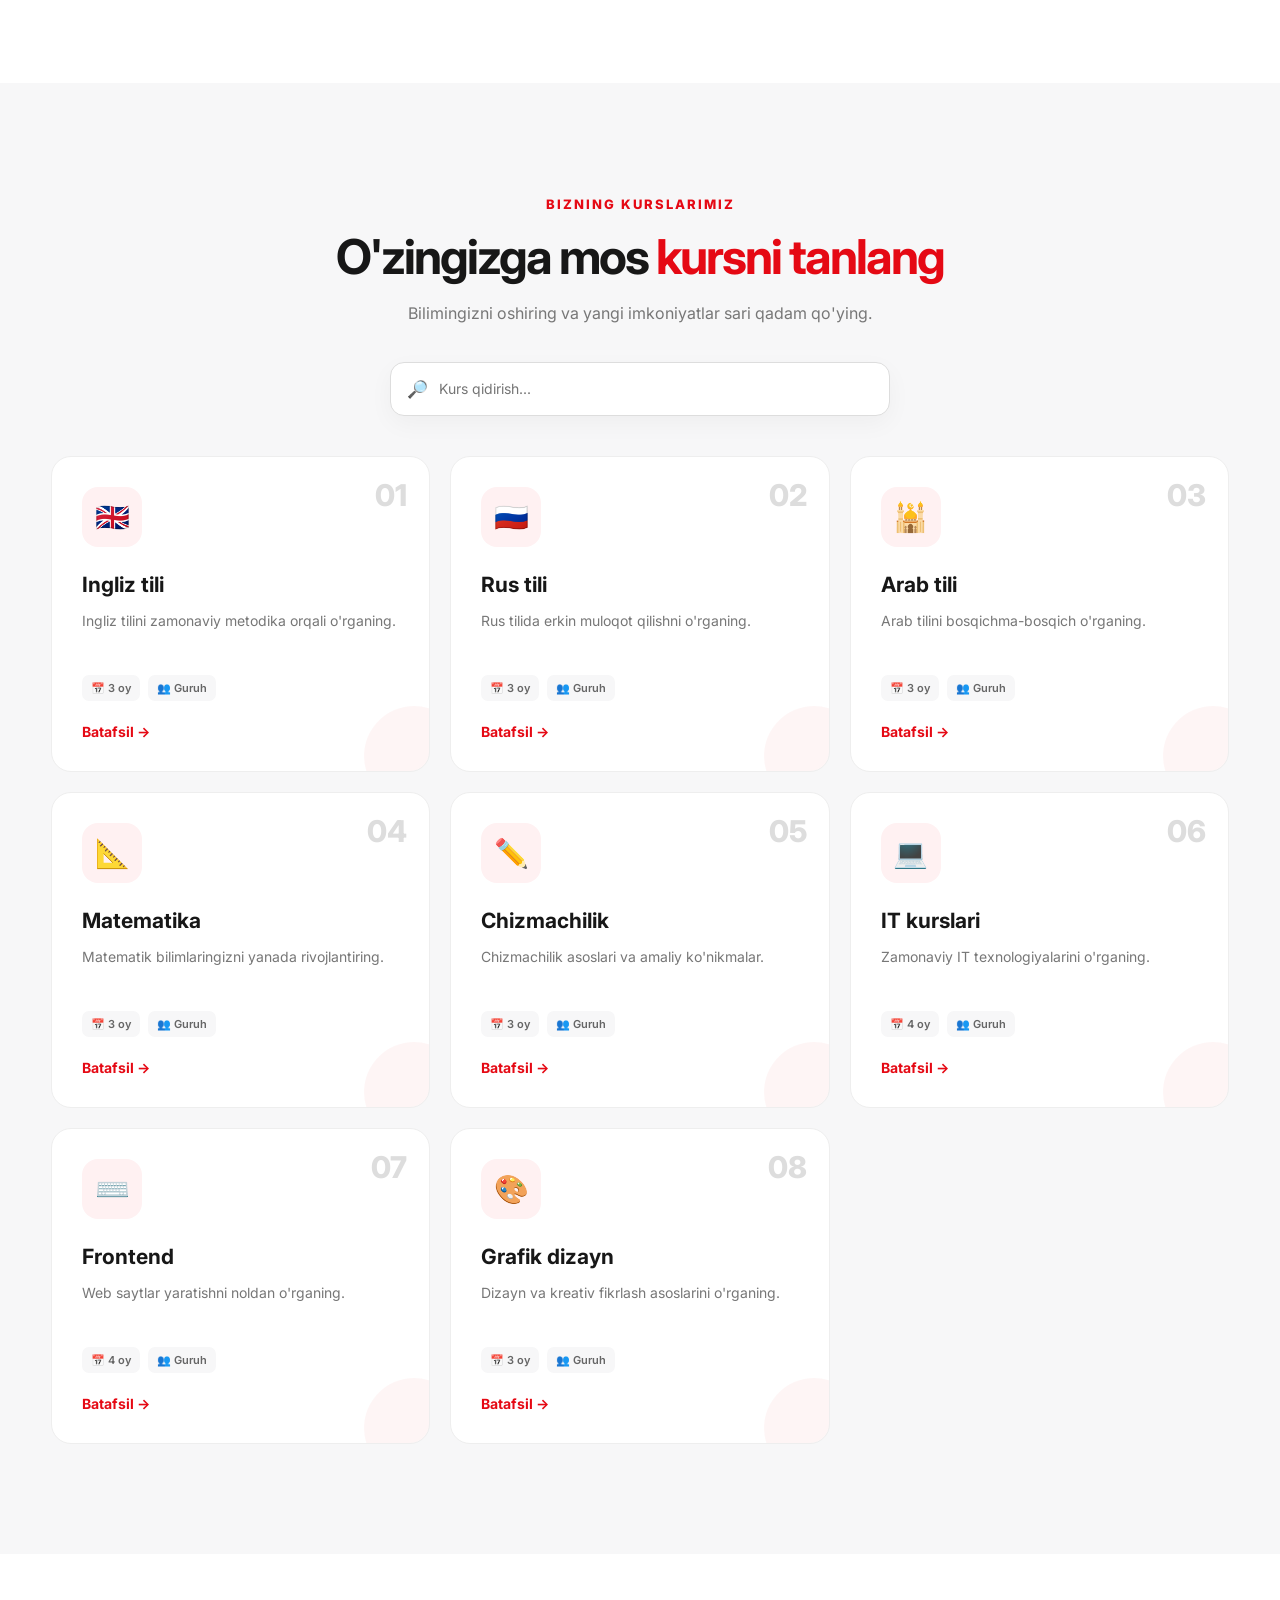
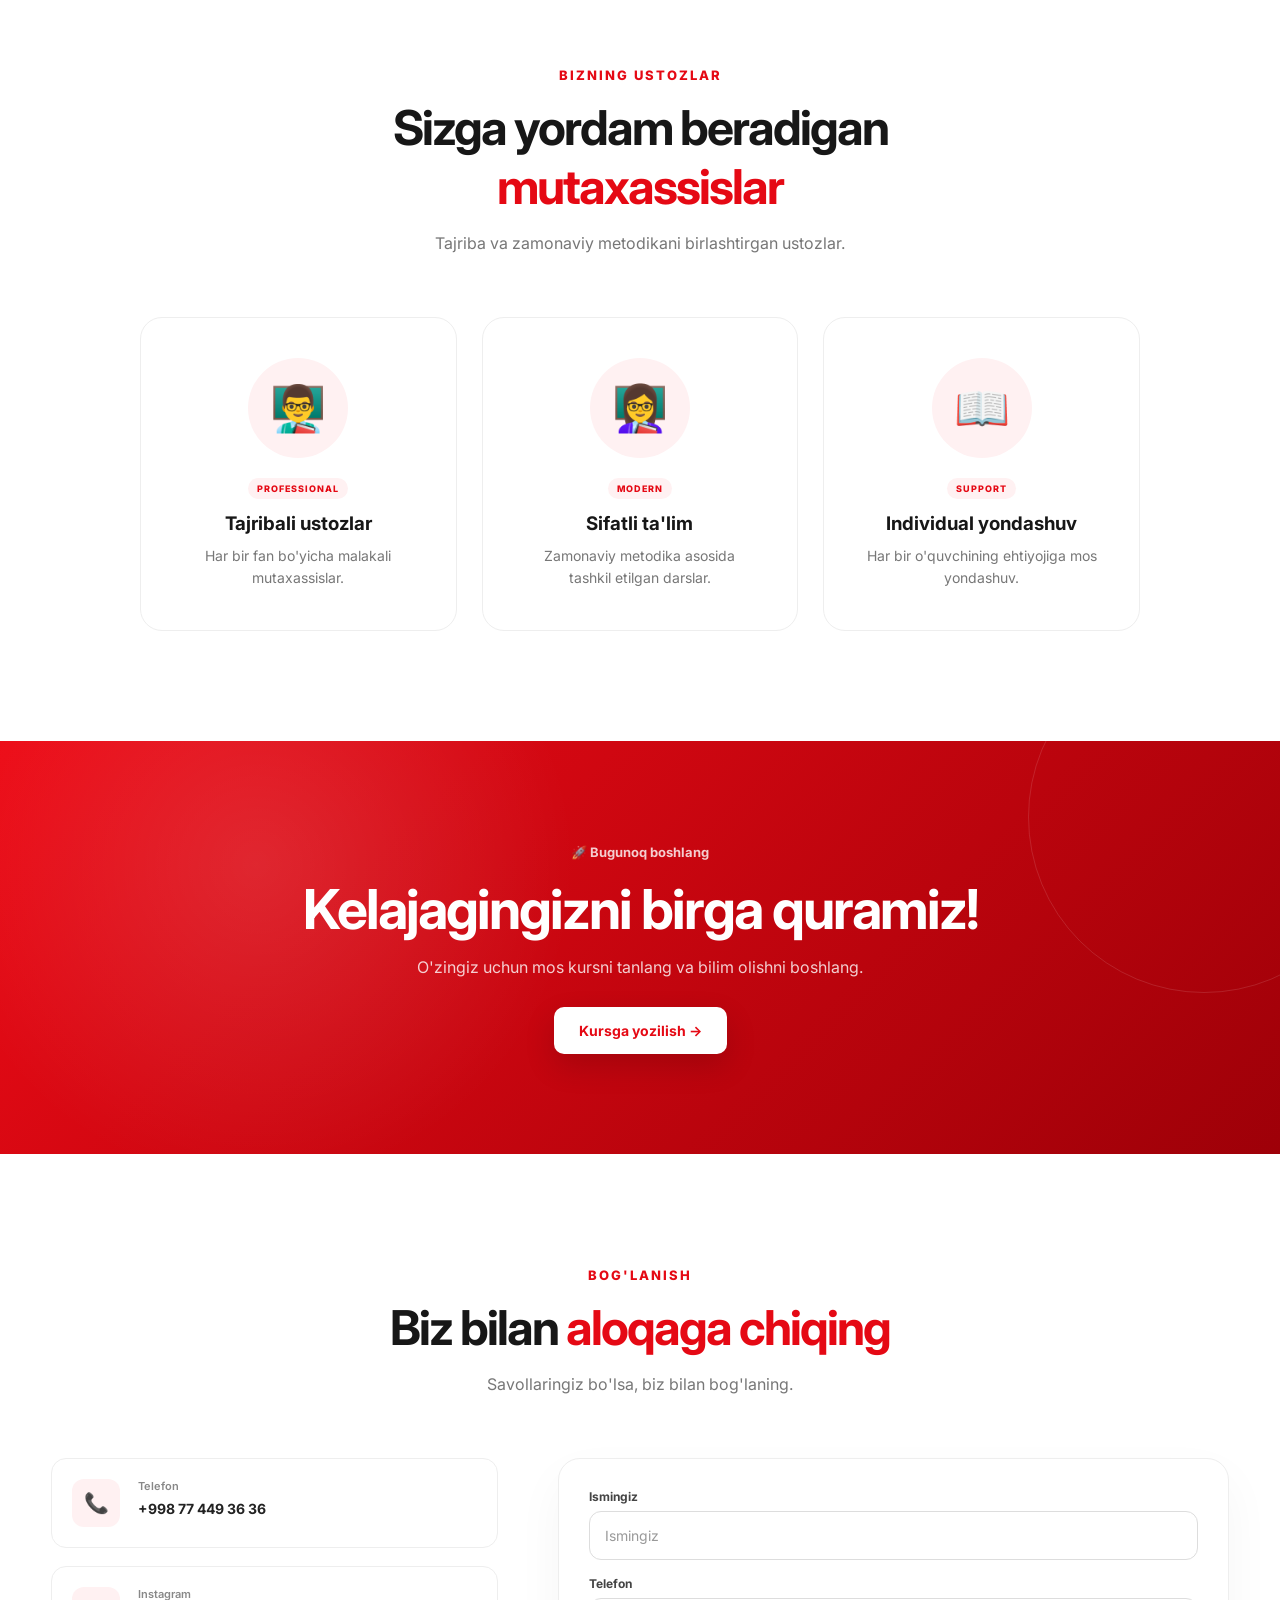
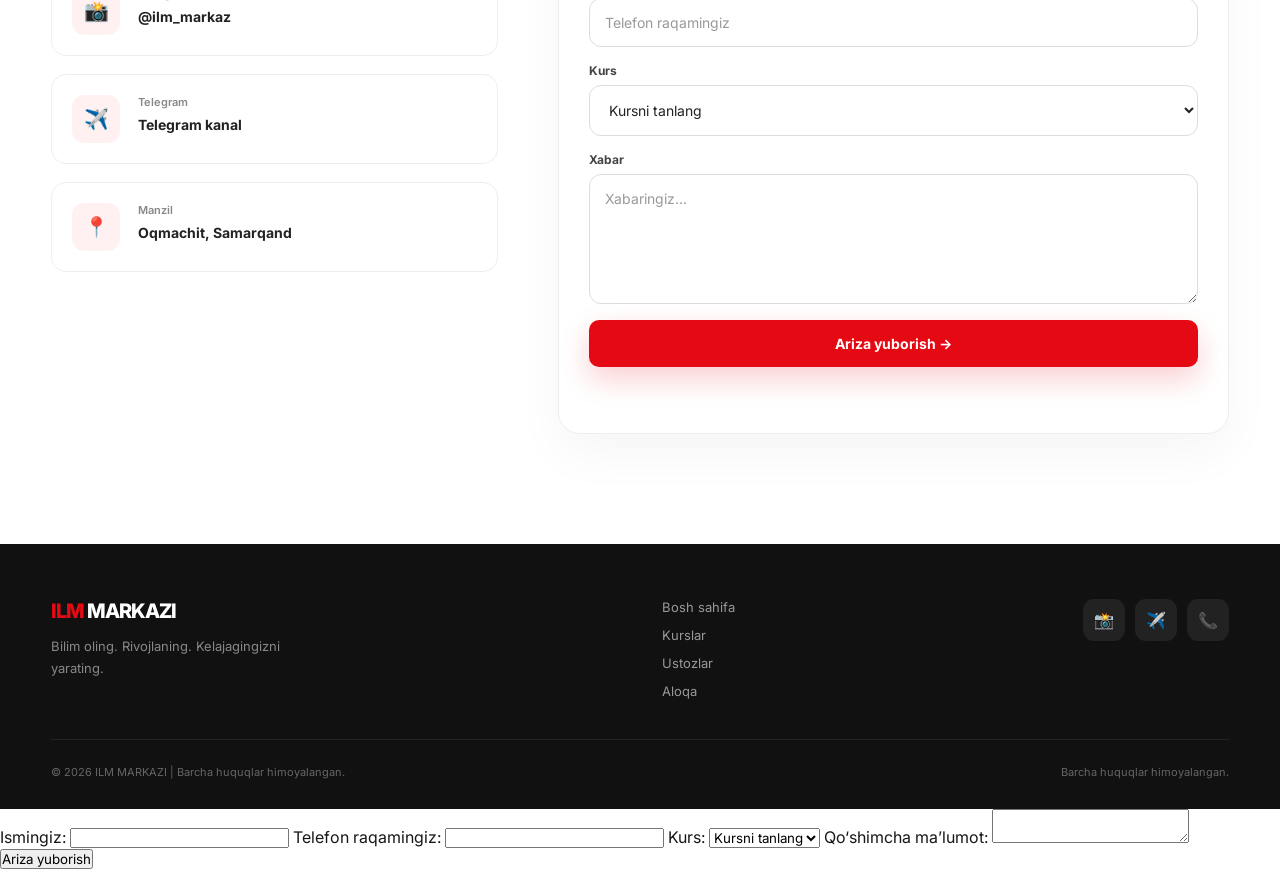
==== commit 2569d456: "Refactor code structure for improved readability and maintainability" ====
--- a/index.html
+++ b/index.html
@@ -1,8 +1,16 @@
 <!DOCTYPE html>
 <html lang="uz">
+
 <head>
     <meta charset="UTF-8">
     <meta name="viewport" content="width=device-width, initial-scale=1.0">
+
+    <meta
+        name="description"
+        content="Ilm Markazi — zamonaviy ta'lim markazi. Ingliz tili, Rus tili, Arab tili, Matematika, IT va Frontend kurslari."
+    >
+
+    <meta name="theme-color" content="#2563eb">
 
     <title>Ilm Markazi — Zamonaviy ta'lim markazi</title>
 
@@ -16,403 +24,1231 @@
 
 <body>
 
-<header class="header">
-    <div class="container nav">
-
-        <a href="#" class="logo">
-            <span>ILM</span> MARKAZI
-        </a>
-
-        <button class="menu-btn" id="menuBtn">
-            ☰
-        </button>
-
-        <nav id="navMenu">
-            <a href="#home">Bosh sahifa</a>
-            <a href="#about">Biz haqimizda</a>
-            <a href="#courses">Kurslar</a>
-            <a href="#teachers">Ustozlar</a>
-            <a href="#contact">Bog'lanish</a>
-        </nav>
-
-    </div>
-</header>
-
-
-<main>
-
-<!-- HERO -->
-
-<section class="hero" id="home">
-
-    <div class="hero-bg"></div>
-
-    <div class="container hero-content">
-
-        <div class="hero-text">
-
-            <div class="badge">
-                🚀 Kelajagingiz uchun eng yaxshi tanlov
+    <!-- =========================================
+         HEADER
+    ========================================== -->
+
+    <header class="header">
+
+        <div class="container nav">
+
+            <a href="#home" class="logo">
+                <span>ILM</span> MARKAZI
+            </a>
+
+            <div class="nav-actions">
+
+                <!-- LANGUAGE -->
+                <div class="language">
+
+                    <button
+                        id="languageBtn"
+                        class="lang-btn"
+                        type="button"
+                    >
+                        UZ ▾
+                    </button>
+
+                    <div
+                        id="languageMenu"
+                        class="language-menu"
+                    >
+
+                        <button
+                            type="button"
+                            data-language="uz"
+                        >
+                            🇺🇿 O'zbekcha
+                        </button>
+
+                        <button
+                            type="button"
+                            data-language="ru"
+                        >
+                            🇷🇺 Русский
+                        </button>
+
+                        <button
+                            type="button"
+                            data-language="en"
+                        >
+                            🇬🇧 English
+                        </button>
+
+                    </div>
+
+                </div>
+
+
+                <!-- DARK MODE -->
+
+                <button
+                    id="themeBtn"
+                    class="theme-btn"
+                    type="button"
+                    aria-label="Dark mode"
+                >
+                    🌙
+                </button>
+
+
+                <!-- MOBILE MENU -->
+
+                <button
+                    class="menu-btn"
+                    id="menuBtn"
+                    type="button"
+                    aria-label="Menu"
+                >
+                    ☰
+                </button>
+
             </div>
 
-            <h1>
-                Kelajagingiz
-                <span>shu yerdan</span>
-                boshlanadi!
-            </h1>
+
+            <!-- NAVIGATION -->
+
+            <nav id="navMenu">
+
+                <a
+                    href="#home"
+                    data-lang="home"
+                >
+                    Bosh sahifa
+                </a>
+
+                <a
+                    href="#courses"
+                    data-lang="courses"
+                >
+                    Kurslar
+                </a>
+
+                <a
+                    href="#teachers"
+                    data-lang="teachers"
+                >
+                    Ustozlar
+                </a>
+
+                <a
+                    href="#about"
+                    data-lang="about"
+                >
+                    Biz haqimizda
+                </a>
+
+                <a
+                    href="#contact"
+                    data-lang="contact"
+                >
+                    Aloqa
+                </a>
+
+            </nav>
+
+        </div>
+
+    </header>
+
+
+    <!-- =========================================
+         MAIN
+    ========================================== -->
+
+    <main>
+
+
+        <!-- =====================================
+             HERO
+        ====================================== -->
+
+        <section
+            class="hero"
+            id="home"
+        >
+
+            <div class="hero-bg"></div>
+
+            <div class="container hero-content">
+
+
+                <!-- HERO TEXT -->
+
+                <div class="hero-text">
+
+                    <div class="badge">
+                        🚀
+                        <span>
+                            Kelajagingiz uchun eng yaxshi tanlov
+                        </span>
+                    </div>
+
+
+                    <h1>
+                        Kelajagingiz
+                        <span>shu yerdan</span>
+                        boshlanadi!
+                    </h1>
+
+
+                    <p data-lang="heroText">
+                        Ilm Markazi — zamonaviy metodika,
+                        tajribali ustozlar va sifatli ta'limni
+                        birlashtirgan o'quv markazi.
+                    </p>
+
+
+                    <div class="hero-buttons">
+
+                        <a
+                            href="#courses"
+                            class="btn btn-red"
+                        >
+                            Kurslarni ko'rish →
+                        </a>
+
+                        <a
+                            href="#contact"
+                            class="btn btn-outline"
+                        >
+                            Bog'lanish
+                        </a>
+
+                    </div>
+
+
+                    <!-- STATS -->
+
+                    <div class="stats">
+
+                        <div>
+                            <strong data-counter="7">
+                                7+
+                            </strong>
+
+                            <small>
+                                Kurslar
+                            </small>
+                        </div>
+
+
+                        <div>
+                            <strong>
+                                100%
+                            </strong>
+
+                            <small>
+                                Sifatli ta'lim
+                            </small>
+                        </div>
+
+
+                        <div>
+                            <strong>
+                                24/7
+                            </strong>
+
+                            <small>
+                                Qo'llab-quvvatlash
+                            </small>
+                        </div>
+
+                    </div>
+
+                </div>
+
+
+                <!-- HERO CARD -->
+
+                <div class="hero-card">
+
+                    <div class="card-glow"></div>
+
+                    <div class="book-icon">
+                        🎓
+                    </div>
+
+                    <h3>
+                        ILM MARKAZI
+                    </h3>
+
+                    <p>
+                        Bilim oling.
+                        Rivojlaning.
+                        Kelajagingizni yarating.
+                    </p>
+
+                    <div class="line"></div>
+
+                    <span>
+                        Ta'lim • Rivojlanish • Natija
+                    </span>
+
+                </div>
+
+            </div>
+
+        </section>
+
+
+        <!-- =====================================
+             ABOUT
+        ====================================== -->
+
+        <section
+            class="section about"
+            id="about"
+        >
+
+            <div class="container">
+
+
+                <div class="section-title">
+
+                    <span>
+                        Biz haqimizda
+                    </span>
+
+                    <h2>
+                        Bilim bilan kelajakni
+                        <b>yaratamiz</b>
+                    </h2>
+
+                    <p>
+                        Ilm Markazi zamonaviy o'quv markazi bo'lib,
+                        o'quvchilarga sifatli ta'lim berishni
+                        maqsad qilgan.
+                    </p>
+
+                </div>
+
+
+                <div class="about-grid">
+
+
+                    <div class="about-box">
+
+                        <div class="icon">
+                            👨‍🏫
+                        </div>
+
+                        <h3>
+                            Tajribali ustozlar
+                        </h3>
+
+                        <p>
+                            Har bir fan bo'yicha malakali
+                            va tajribali mutaxassislar
+                            bilan ishlaymiz.
+                        </p>
+
+                    </div>
+
+
+                    <div class="about-box">
+
+                        <div class="icon">
+                            📚
+                        </div>
+
+                        <h3>
+                            Zamonaviy metodika
+                        </h3>
+
+                        <p>
+                            Darslarda zamonaviy va samarali
+                            o'qitish usullaridan foydalanamiz.
+                        </p>
+
+                    </div>
+
+
+                    <div class="about-box">
+
+                        <div class="icon">
+                            🏆
+                        </div>
+
+                        <h3>
+                            Sifatli ta'lim
+                        </h3>
+
+                        <p>
+                            Maqsadimiz — har bir o'quvchiga
+                            sifatli bilim va rivojlanish
+                            imkoniyatini berish.
+                        </p>
+
+                    </div>
+
+
+                    <div class="about-box">
+
+                        <div class="icon">
+                            💡
+                        </div>
+
+                        <h3>
+                            Amaliy bilim
+                        </h3>
+
+                        <p>
+                            Nazariy bilimlarni amaliy
+                            mashg'ulotlar bilan mustahkamlaymiz.
+                        </p>
+
+                    </div>
+
+
+                    <div class="about-box">
+
+                        <div class="icon">
+                            🎯
+                        </div>
+
+                        <h3>
+                            Maqsadga yo'naltirilgan
+                        </h3>
+
+                        <p>
+                            Har bir o'quvchining maqsadiga
+                            mos ta'lim berishga intilamiz.
+                        </p>
+
+                    </div>
+
+
+                    <div class="about-box">
+
+                        <div class="icon">
+                            🚀
+                        </div>
+
+                        <h3>
+                            Rivojlanish
+                        </h3>
+
+                        <p>
+                            Bilim va ko'nikmalarni doimiy
+                            rivojlantirishga yordam beramiz.
+                        </p>
+
+                    </div>
+
+                </div>
+
+            </div>
+
+        </section>
+
+
+        <!-- =====================================
+             COURSES
+        ====================================== -->
+
+        <section
+            class="section courses"
+            id="courses"
+        >
+
+            <div class="container">
+
+
+                <div class="section-title">
+
+                    <span>
+                        Bizning kurslarimiz
+                    </span>
+
+                    <h2>
+                        O'zingizga mos
+                        <b>kursni tanlang</b>
+                    </h2>
+
+                    <p>
+                        Bilimingizni oshiring va yangi
+                        imkoniyatlar sari qadam qo'ying.
+                    </p>
+
+                </div>
+
+
+                <!-- COURSE SEARCH -->
+
+                <div class="course-tools">
+
+                    <div class="search-box">
+
+                        <span>
+                            🔎
+                        </span>
+
+                        <input
+                            type="text"
+                            id="courseSearch"
+                            placeholder="Kurs qidirish..."
+                        >
+
+                    </div>
+
+                </div>
+
+
+                <!-- COURSE GRID -->
+
+                <div class="course-grid">
+
+
+                    <!-- COURSE 01 -->
+
+                    <div class="course-card">
+
+                        <div class="course-number">
+                            01
+                        </div>
+
+                        <div class="course-icon">
+                            🇬🇧
+                        </div>
+
+                        <h3>
+                            Ingliz tili
+                        </h3>
+
+                        <p>
+                            Ingliz tilini zamonaviy
+                            metodika orqali o'rganing.
+                        </p>
+
+                        <div class="course-info">
+                            <span>📅 3 oy</span>
+                            <span>👥 Guruh</span>
+                        </div>
+
+                        <a
+                            href="#contact"
+                            data-course="Ingliz tili"
+                        >
+                            Batafsil →
+                        </a>
+
+                    </div>
+
+
+                    <!-- COURSE 02 -->
+
+                    <div class="course-card">
+
+                        <div class="course-number">
+                            02
+                        </div>
+
+                        <div class="course-icon">
+                            🇷🇺
+                        </div>
+
+                        <h3>
+                            Rus tili
+                        </h3>
+
+                        <p>
+                            Rus tilida erkin muloqot
+                            qilishni o'rganing.
+                        </p>
+
+                        <div class="course-info">
+                            <span>📅 3 oy</span>
+                            <span>👥 Guruh</span>
+                        </div>
+
+                        <a
+                            href="#contact"
+                            data-course="Rus tili"
+                        >
+                            Batafsil →
+                        </a>
+
+                    </div>
+
+
+                    <!-- COURSE 03 -->
+
+                    <div class="course-card">
+
+                        <div class="course-number">
+                            03
+                        </div>
+
+                        <div class="course-icon">
+                            🕌
+                        </div>
+
+                        <h3>
+                            Arab tili
+                        </h3>
+
+                        <p>
+                            Arab tilini bosqichma-bosqich
+                            o'rganing.
+                        </p>
+
+                        <div class="course-info">
+                            <span>📅 3 oy</span>
+                            <span>👥 Guruh</span>
+                        </div>
+
+                        <a
+                            href="#contact"
+                            data-course="Arab tili"
+                        >
+                            Batafsil →
+                        </a>
+
+                    </div>
+
+
+                    <!-- COURSE 04 -->
+
+                    <div class="course-card">
+
+                        <div class="course-number">
+                            04
+                        </div>
+
+                        <div class="course-icon">
+                            📐
+                        </div>
+
+                        <h3>
+                            Matematika
+                        </h3>
+
+                        <p>
+                            Matematik bilimlaringizni
+                            yanada rivojlantiring.
+                        </p>
+
+                        <div class="course-info">
+                            <span>📅 3 oy</span>
+                            <span>👥 Guruh</span>
+                        </div>
+
+                        <a
+                            href="#contact"
+                            data-course="Matematika"
+                        >
+                            Batafsil →
+                        </a>
+
+                    </div>
+
+
+                    <!-- COURSE 05 -->
+
+                    <div class="course-card">
+
+                        <div class="course-number">
+                            05
+                        </div>
+
+                        <div class="course-icon">
+                            ✏️
+                        </div>
+
+                        <h3>
+                            Chizmachilik
+                        </h3>
+
+                        <p>
+                            Chizmachilik asoslari va
+                            amaliy ko'nikmalar.
+                        </p>
+
+                        <div class="course-info">
+                            <span>📅 3 oy</span>
+                            <span>👥 Guruh</span>
+                        </div>
+
+                        <a
+                            href="#contact"
+                            data-course="Chizmachilik"
+                        >
+                            Batafsil →
+                        </a>
+
+                    </div>
+
+
+                    <!-- COURSE 06 -->
+
+                    <div class="course-card">
+
+                        <div class="course-number">
+                            06
+                        </div>
+
+                        <div class="course-icon">
+                            💻
+                        </div>
+
+                        <h3>
+                            IT kurslari
+                        </h3>
+
+                        <p>
+                            Zamonaviy IT texnologiyalarini
+                            o'rganing.
+                        </p>
+
+                        <div class="course-info">
+                            <span>📅 4 oy</span>
+                            <span>👥 Guruh</span>
+                        </div>
+
+                        <a
+                            href="#contact"
+                            data-course="IT kurslari"
+                        >
+                            Batafsil →
+                        </a>
+
+                    </div>
+
+
+                    <!-- COURSE 07 -->
+
+                    <div class="course-card">
+
+                        <div class="course-number">
+                            07
+                        </div>
+
+                        <div class="course-icon">
+                            ⌨️
+                        </div>
+
+                        <h3>
+                            Frontend
+                        </h3>
+
+                        <p>
+                            Web saytlar yaratishni
+                            noldan o'rganing.
+                        </p>
+
+                        <div class="course-info">
+                            <span>📅 4 oy</span>
+                            <span>👥 Guruh</span>
+                        </div>
+
+                        <a
+                            href="#contact"
+                            data-course="Frontend"
+                        >
+                            Batafsil →
+                        </a>
+
+                    </div>
+
+
+                    <!-- COURSE 08 -->
+
+                    <div class="course-card">
+
+                        <div class="course-number">
+                            08
+                        </div>
+
+                        <div class="course-icon">
+                            🎨
+                        </div>
+
+                        <h3>
+                            Grafik dizayn
+                        </h3>
+
+                        <p>
+                            Dizayn va kreativ fikrlash
+                            asoslarini o'rganing.
+                        </p>
+
+                        <div class="course-info">
+                            <span>📅 3 oy</span>
+                            <span>👥 Guruh</span>
+                        </div>
+
+                        <a
+                            href="#contact"
+                            data-course="Grafik dizayn"
+                        >
+                            Batafsil →
+                        </a>
+
+                    </div>
+
+                </div>
+
+            </div>
+
+        </section>
+
+
+        <!-- =====================================
+             TEACHERS
+        ====================================== -->
+
+        <section
+            class="section teachers"
+            id="teachers"
+        >
+
+            <div class="container">
+
+
+                <div class="section-title">
+
+                    <span>
+                        Bizning ustozlar
+                    </span>
+
+                    <h2>
+                        Sizga yordam beradigan
+                        <b>mutaxassislar</b>
+                    </h2>
+
+                    <p>
+                        Tajriba va zamonaviy metodikani
+                        birlashtirgan ustozlar.
+                    </p>
+
+                </div>
+
+
+                <div class="teacher-grid">
+
+
+                    <div class="teacher-card">
+
+                        <div class="teacher-avatar">
+                            👨‍🏫
+                        </div>
+
+                        <div class="teacher-badge">
+                            PROFESSIONAL
+                        </div>
+
+                        <h3>
+                            Tajribali ustozlar
+                        </h3>
+
+                        <p>
+                            Har bir fan bo'yicha malakali
+                            mutaxassislar.
+                        </p>
+
+                    </div>
+
+
+                    <div class="teacher-card">
+
+                        <div class="teacher-avatar">
+                            👩‍🏫
+                        </div>
+
+                        <div class="teacher-badge">
+                            MODERN
+                        </div>
+
+                        <h3>
+                            Zamonaviy o'qituvchilar
+                        </h3>
+
+                        <p>
+                            Zamonaviy metodika asosida
+                            tashkil etilgan darslar.
+                        </p>
+
+                    </div>
+
+
+                    <div class="teacher-card">
+
+                        <div class="teacher-avatar">
+                            📖
+                        </div>
+
+                        <div class="teacher-badge">
+                            SUPPORT
+                        </div>
+
+                        <h3>
+                            Individual yondashuv
+                        </h3>
+
+                        <p>
+                            Har bir o'quvchining ehtiyojiga
+                            mos yondashuv.
+                        </p>
+
+                    </div>
+
+                </div>
+
+            </div>
+
+        </section>
+
+
+        <!-- =====================================
+             CTA
+        ====================================== -->
+
+        <section class="cta">
+
+            <div class="container">
+
+                <div class="cta-content">
+
+                    <span>
+                        🚀 Bugunoq boshlang
+                    </span>
+
+                    <h2>
+                        Kelajagingizni birga quramiz!
+                    </h2>
+
+                    <p>
+                        O'zingiz uchun mos kursni tanlang
+                        va bilim olishni boshlang.
+                    </p>
+
+                    <a
+                        href="#contact"
+                        class="btn white-btn"
+                    >
+                        Kursga yozilish →
+                    </a>
+
+                </div>
+
+            </div>
+
+        </section>
+
+
+        <!-- =====================================
+             CONTACT
+        ====================================== -->
+
+        <section
+            class="section contact"
+            id="contact"
+        >
+
+            <div class="container">
+
+
+                <div class="section-title">
+
+                    <span>
+                        Bog'lanish
+                    </span>
+
+                    <h2>
+                        Biz bilan
+                        <b>aloqaga chiqing</b>
+                    </h2>
+
+                    <p>
+                        Savollaringiz bo'lsa, biz bilan
+                        bog'laning.
+                    </p>
+
+                </div>
+
+
+                <div class="contact-grid">
+
+
+                    <!-- CONTACT INFO -->
+
+                    <div class="contact-info">
+
+
+                        <div class="contact-item">
+
+                            <div class="contact-icon">
+                                📞
+                            </div>
+
+                            <div>
+
+                                <small>
+                                    Telefon
+                                </small>
+
+                                <a href="tel:+998774493636">
+                                    +998 77 449 36 36
+                                </a>
+
+                            </div>
+
+                        </div>
+
+
+                        <div class="contact-item">
+
+                            <div class="contact-icon">
+                                📸
+                            </div>
+
+                            <div>
+
+                                <small>
+                                    Instagram
+                                </small>
+
+                                <a
+                                    href="https://instagram.com/ilm_markaz"
+                                    target="_blank"
+                                    rel="noopener"
+                                >
+                                    @ilm_markaz
+                                </a>
+
+                            </div>
+
+                        </div>
+
+
+                        <div class="contact-item">
+
+                            <div class="contact-icon">
+                                ✈️
+                            </div>
+
+                            <div>
+
+                                <small>
+                                    Telegram
+                                </small>
+
+                                <a
+                                    href="https://t.me/Oqmchit_FastEducation/"
+                                    target="_blank"
+                                    rel="noopener"
+                                >
+                                    Telegram kanal
+                                </a>
+
+                            </div>
+
+                        </div>
+
+
+                        <div class="contact-item">
+
+                            <div class="contact-icon">
+                                📍
+                            </div>
+
+                            <div>
+
+                                <small>
+                                    Manzil
+                                </small>
+
+                               <span>
+    Oqmachit, Samarqand
+</span>
+
+
+                            </div>
+
+                        </div>
+
+
+                    </div>
+
+
+                    <!-- CONTACT FORM -->
+
+                    <form
+                        class="contact-form"
+                        id="contactForm"
+                    >
+
+
+                        <div class="form-group">
+
+                            <label for="name">
+                                Ismingiz
+                            </label>
+
+                            <input
+                                type="text"
+                                id="name"
+                                name="name"
+                                placeholder="Ismingiz"
+                                data-placeholder="namePlaceholder"
+                                autocomplete="name"
+                                required
+                            >
+
+                        </div>
+
+
+                        <div class="form-group">
+
+                            <label for="phone">
+                                Telefon
+                            </label>
+
+                            <input
+                                type="tel"
+                                id="phone"
+                                name="phone"
+                                placeholder="Telefon raqamingiz"
+                                data-placeholder="phonePlaceholder"
+                                autocomplete="tel"
+                                required
+                            >
+
+                        </div>
+
+
+                        <div class="form-group">
+
+                            <label for="course">
+                                Kurs
+                            </label>
+
+                            <select
+                                id="course"
+                                name="course"
+                                required
+                            >
+
+                                <option value="">
+                                    Kursni tanlang
+                                </option>
+
+                                <option value="Ingliz tili">
+                                    🇬🇧 Ingliz tili
+                                </option>
+
+                                <option value="Rus tili">
+                                    🇷🇺 Rus tili
+                                </option>
+
+                                <option value="Arab tili">
+                                    🕌 Arab tili
+                                </option>
+
+                                <option value="Matematika">
+                                    📐 Matematika
+                                </option>
+
+                                <option value="Chizmachilik">
+                                    ✏️ Chizmachilik
+                                </option>
+
+                                <option value="IT kurslari">
+                                    💻 IT kurslari
+                                </option>
+
+                                <option value="Frontend">
+                                    ⌨️ Frontend
+                                </option>
+
+                                <option value="Grafik dizayn">
+                                    🎨 Grafik dizayn
+                                </option>
+
+                            </select>
+
+                        </div>
+
+
+                        <div class="form-group">
+
+                            <label for="message">
+                                Xabar
+                            </label>
+
+                            <textarea
+                                id="message"
+                                name="message"
+                                placeholder="Xabaringiz..."
+                                rows="5"
+                            ></textarea>
+
+                        </div>
+
+
+                        <button
+                            type="submit"
+                            class="btn btn-red"
+                        >
+                            Ariza yuborish →
+                        </button>
+
+
+                        <div
+                            id="formMessage"
+                            role="status"
+                        ></div>
+
+                    </form>
+
+                </div>
+
+            </div>
+
+        </section>
+
+    </main>
+
+
+    <!-- =========================================
+         COURSE MODAL
+    ========================================== -->
+
+    <div
+        class="modal"
+        id="courseModal"
+        aria-hidden="true"
+    >
+
+        <div class="modal-content">
+
+            <button
+                class="modal-close"
+                id="modalClose"
+                type="button"
+                aria-label="Close"
+            >
+                ✕
+            </button>
+
+            <div class="modal-icon">
+                📚
+            </div>
+
+            <h2 id="modalCourseTitle">
+                Kurs
+            </h2>
 
             <p>
-                Ilm Markazi — zamonaviy metodika, tajribali ustozlar
-                va sifatli ta'limni birlashtirgan o'quv markazi.
+                Ushbu kurs haqida batafsil ma'lumot
+                olish uchun ariza qoldiring.
             </p>
 
-            <div class="hero-buttons">
-
-                <a href="#courses" class="btn btn-red">
-                    Kurslarni ko'rish →
-                </a>
-
-                <a href="#contact" class="btn btn-outline">
-                    Bog'lanish
-                </a>
-
-            </div>
-
-            <div class="stats">
-
-                <div>
-                    <strong>7+</strong>
-                    <small>Kurslar</small>
-                </div>
-
-                <div>
-                    <strong>100%</strong>
-                    <small>Sifatli ta'lim</small>
-                </div>
-
-                <div>
-                    <strong>24/7</strong>
-                    <small>Qo'llab-quvvatlash</small>
-                </div>
-
-            </div>
-
-        </div>
-
-        <div class="hero-card">
-
-            <div class="card-glow"></div>
-
-            <div class="book-icon">
-                🎓
-            </div>
-
-            <h3>ILM MARKAZI</h3>
-
-            <p>
-                Bilim oling. Rivojlaning.
-                Kelajagingizni yarating.
-            </p>
-
-            <div class="line"></div>
-
-            <span>Ta'lim • Rivojlanish • Natija</span>
-
-        </div>
-
-    </div>
-
-</section>
-
-
-<!-- ABOUT -->
-
-<section class="section about" id="about">
-
-    <div class="container">
-
-        <div class="section-title">
-
-            <span>Biz haqimizda</span>
-
-            <h2>Bilim bilan kelajakni <b>yaratamiz</b></h2>
-
-            <p>
-                Ilm Markazi zamonaviy o'quv markazi bo'lib,
-                o'quvchilarga sifatli ta'lim berishni maqsad qilgan.
-            </p>
-
-        </div>
-
-
-        <div class="about-grid">
-
-            <div class="about-box">
-
-                <div class="icon">👨‍🏫</div>
-
-                <h3>Tajribali ustozlar</h3>
-
-                <p>
-                    Har bir fan bo'yicha malakali va tajribali
-                    mutaxassislar bilan ishlaymiz.
-                </p>
-
-            </div>
-
-
-            <div class="about-box">
-
-                <div class="icon">📚</div>
-
-                <h3>Zamonaviy metodika</h3>
-
-                <p>
-                    Darslarda zamonaviy va samarali o'qitish
-                    usullaridan foydalanamiz.
-                </p>
-
-            </div>
-
-
-            <div class="about-box">
-
-                <div class="icon">🏆</div>
-
-                <h3>Sifatli ta'lim</h3>
-
-                <p>
-                    Maqsadimiz — har bir o'quvchiga sifatli
-                    bilim va rivojlanish imkoniyatini berish.
-                </p>
-
-            </div>
-
-        </div>
-
-    </div>
-
-</section>
-
-
-<!-- COURSES -->
-
-<section class="section courses" id="courses">
-
-    <div class="container">
-
-        <div class="section-title">
-
-            <span>Bizning kurslarimiz</span>
-
-            <h2>O'zingizga mos <b>kursni tanlang</b></h2>
-
-            <p>
-                Bilimingizni oshiring va yangi imkoniyatlar sari qadam qo'ying.
-            </p>
-
-        </div>
-
-
-        <div class="course-grid">
-
-
-            <div class="course-card">
-
-                <div class="course-number">01</div>
-
-                <div class="course-icon">🇬🇧</div>
-
-                <h3>Ingliz tili</h3>
-
-                <p>
-                    Ingliz tilini zamonaviy metodika orqali o'rganing.
-                </p>
-
-                <a href="#contact">Batafsil →</a>
-
-            </div>
-
-
-            <div class="course-card">
-
-                <div class="course-number">02</div>
-
-                <div class="course-icon">🇷🇺</div>
-
-                <h3>Rus tili</h3>
-
-                <p>
-                    Rus tilida erkin muloqot qilishni o'rganing.
-                </p>
-
-                <a href="#contact">Batafsil →</a>
-
-            </div>
-
-
-            <div class="course-card">
-
-                <div class="course-number">03</div>
-
-                <div class="course-icon">🕌</div>
-
-                <h3>Arab tili</h3>
-
-                <p>
-                    Arab tilini bosqichma-bosqich o'rganing.
-                </p>
-
-                <a href="#contact">Batafsil →</a>
-
-            </div>
-
-
-            <div class="course-card">
-
-                <div class="course-number">04</div>
-
-                <div class="course-icon">📐</div>
-
-                <h3>Matematika</h3>
-
-                <p>
-                    Matematik bilimlaringizni yanada rivojlantiring.
-                </p>
-
-                <a href="#contact">Batafsil →</a>
-
-            </div>
-
-
-            <div class="course-card">
-
-                <div class="course-number">05</div>
-
-                <div class="course-icon">✏️</div>
-
-                <h3>Chizmachilik</h3>
-
-                <p>
-                    Chizmachilik asoslari va amaliy ko'nikmalar.
-                </p>
-
-                <a href="#contact">Batafsil →</a>
-
-            </div>
-
-
-            <div class="course-card">
-
-                <div class="course-number">06</div>
-
-                <div class="course-icon">💻</div>
-
-                <h3>IT kurslari</h3>
-
-                <p>
-                    Zamonaviy IT texnologiyalarini o'rganing.
-                </p>
-
-                <a href="#contact">Batafsil →</a>
-
-            </div>
-
-
-       <div class="course-card">
-
-    <div class="course-number">07</div>
-
-    <div class="course-icon">⌨️</div>
-
-    <h3>Frontend</h3>
-
-    <p>
-        Web saytlar yaratishni noldan o'rganing.
-    </p>
-
-    <a href="#contact">Batafsil →</a>
-
-</div>
-
-
-        </div>
-
-    </div>
-
-</section>
-
-
-<!-- TEACHERS -->
-
-<section class="section teachers" id="teachers">
-
-    <div class="container">
-
-        <div class="section-title">
-
-            <span>Bizning ustozlar</span>
-
-            <h2>Sizga yordam beradigan <b>mutaxassislar</b></h2>
-
-        </div>
-
-
-        <div class="teacher-grid">
-
-            <div class="teacher-card">
-
-                <div class="teacher-avatar">
-                    👨‍🏫
-                </div>
-
-                <h3>Tajribali ustozlar</h3>
-
-                <p>
-                    Har bir fan bo'yicha malakali mutaxassislar.
-                </p>
-
-            </div>
-
-
-            <div class="teacher-card">
-
-                <div class="teacher-avatar">
-                    📖
-                </div>
-
-                <h3>Sifatli ta'lim</h3>
-
-                <p>
-                    Zamonaviy metodika asosida tashkil etilgan darslar.
-                </p>
-
-            </div>
-
-        </div>
-
-    </div>
-
-</section>
-
-
-<!-- CTA -->
-
-<section class="cta">
-
-    <div class="container">
-
-        <div class="cta-content">
-
-            <span>🚀 Bugunoq boshlang</span>
-
-            <h2>Kelajagingizni birga quramiz!</h2>
-
-            <p>
-                O'zingiz uchun mos kursni tanlang va bilim olishni boshlang.
-            </p>
-
-            <a href="#contact" class="btn white-btn">
+            <a
+                href="#contact"
+                class="btn btn-red"
+            >
                 Kursga yozilish →
             </a>
 
@@ -420,148 +1256,141 @@
 
     </div>
 
-</section>
-
-
-<!-- CONTACT -->
-
-<section class="section contact" id="contact">
-
-    <div class="container">
-
-        <div class="section-title">
-
-            <span>Bog'lanish</span>
-
-            <h2>Biz bilan <b>aloqaga chiqing</b></h2>
+
+    <!-- =========================================
+         FOOTER
+    ========================================== -->
+
+    <footer>
+
+        <div class="container footer">
+
+
+            <div class="footer-main">
+
+                <a
+                    href="#home"
+                    class="logo"
+                >
+                    <span>ILM</span> MARKAZI
+                </a>
+
+                <p>
+                    Bilim oling.
+                    Rivojlaning.
+                    Kelajagingizni yarating.
+                </p>
+
+            </div>
+
+
+            <div class="footer-links">
+
+                <a href="#home">
+                    Bosh sahifa
+                </a>
+
+                <a href="#courses">
+                    Kurslar
+                </a>
+
+                <a href="#teachers">
+                    Ustozlar
+                </a>
+
+                <a href="#contact">
+                    Aloqa
+                </a>
+
+            </div>
+
+
+            <div class="footer-social">
+
+                <a
+                    href="https://instagram.com/ilm_markaz"
+                    target="_blank"
+                    rel="noopener"
+                    aria-label="Instagram"
+                >
+                    📸
+                </a>
+
+                <a
+                    href="https://t.me/"
+                    target="_blank"
+                    rel="noopener"
+                    aria-label="Telegram"
+                >
+                    ✈️
+                </a>
+
+                <a
+                    href="tel:+998774493636"
+                    aria-label="Phone"
+                >
+                    📞
+                </a>
+
+            </div>
+
+
+            <div class="footer-bottom">
+
+                <p>
+                    © 2026 ILM MARKAZI
+                </p>
+
+                <p>
+                    Barcha huquqlar himoyalangan.
+                </p>
+
+            </div>
 
         </div>
 
-
-        <div class="contact-grid">
-
-            <div class="contact-info">
-
-                <div class="contact-item">
-
-                    <div class="contact-icon">📞</div>
-
-                    <div>
-                        <small>Telefon</small>
-                        <a href="tel:+998774493636">
-                            +998 77 449 36 36
-                        </a>
-                    </div>
-
-                </div>
-
-
-                <div class="contact-item">
-
-                    <div class="contact-icon">📸</div>
-
-                    <div>
-                        <small>Instagram</small>
-                        <a href="https://instagram.com/ilm_markaz"
-                           target="_blank">
-                            @ilm_markaz
-                        </a>
-                    </div>
-
-                </div>
-
-
-                <div class="contact-item">
-
-                    <div class="contact-icon">✈️</div>
-
-                    <div>
-                        <small>Telegram</small>
-                        <a href="https://t.me/" target="_blank">
-                            Telegram kanal
-                        </a>
-                    </div>
-
-                </div>
-
-            </div>
-
-
-            <form class="contact-form" id="contactForm">
-
-            <input
-    type="text"
-    id="name"
-    name="name"
-    placeholder="Ismingiz"
-    required
->
-
-<input
-    type="tel"
-    id="phone"
-    name="phone"
-    placeholder="Telefon raqamingiz"
-    required
->
-
-<select id="course" name="course" required>
+    </footer>
+
+
+    <!-- =========================================
+         BACK TO TOP
+         JS avtomatik yaratadi
+    ========================================== -->
+
+
+    <!-- JAVASCRIPT -->
+
+    <script src="script.js"></script>
+
+</body>
+
+</html>
+<form name="ariza" method="POST" data-netlify="true" netlify-honeypot="bot-field">
+  <input type="hidden" name="form-name" value="ariza">
+
+  <p hidden>
+    <label>
+      Don't fill this out:
+      <input name="bot-field">
+    </label>
+  </p>
+
+  <label for="ism">Ismingiz:</label>
+  <input type="text" id="ism" name="ism" required>
+
+  <label for="telefon">Telefon raqamingiz:</label>
+  <input type="tel" id="telefon" name="telefon" required>
+
+  <label for="kurs">Kurs:</label>
+  <select id="kurs" name="kurs" required>
     <option value="">Kursni tanlang</option>
-    <option>Ingliz tili</option>
-    <option>Rus tili</option>
-    <option>Arab tili</option>
-    <option>Matematika</option>
-    <option>Chizmachilik</option>
-    <option>IT kurslari</option>
-    <option>Frontend</option>
-</select>
-
-<textarea
-    id="message"
-    name="message"
-    placeholder="Xabaringiz..."
-></textarea>
-                <button type="submit" class="btn btn-red">
-                    Ariza yuborish →
-                </button>
-
-                <div id="formMessage"></div>
-
-            </form>
-
-        </div>
-
-    </div>
-
-</section>
-
-</main>
-
-
-<footer>
-
-    <div class="container footer">
-
-        <div>
-            <a href="#" class="logo">
-                <span>ILM</span> MARKAZI
-            </a>
-
-            <p>
-                Bilim oling. Rivojlaning. Kelajagingizni yarating.
-            </p>
-        </div>
-
-        <p>
-            © 2026 ILM MARKAZI | Barcha huquqlar himoyalangan.
-        </p>
-
-    </div>
-
-</footer>
-
-
-<script src="script.js"></script>
-
-</body>
-</html>+    <option value="Ingliz tili">Ingliz tili</option>
+    <option value="Matematika">Matematika</option>
+    <option value="IT">IT</option>
+  </select>
+
+  <label for="xabar">Qo‘shimcha ma’lumot:</label>
+  <textarea id="xabar" name="xabar"></textarea>
+
+  <button type="submit">Ariza yuborish</button>
+</form>
--- a/style.css
+++ b/style.css
@@ -1,3 +1,13 @@
+/* =========================================================
+   ILM MARKAZI
+   COMPLETE STYLE.CSS
+========================================================= */
+
+
+/* =========================================================
+   RESET
+========================================================= */
+
 * {
     margin: 0;
     padding: 0;
@@ -6,296 +16,738 @@
 
 html {
     scroll-behavior: smooth;
+    scroll-padding-top: 90px;
 }
 
 body {
     font-family: "Inter", sans-serif;
     color: #171717;
-    background: #fff;
+    background: #ffffff;
     overflow-x: hidden;
-}
+    transition:
+        background .35s ease,
+        color .35s ease;
+}
+
+button,
+input,
+select,
+textarea {
+    font-family: inherit;
+}
+
+button {
+    cursor: pointer;
+}
+
+::selection {
+    background: #e50914;
+    color: #ffffff;
+}
+
+
+/* =========================================================
+   VARIABLES
+========================================================= */
 
 :root {
     --red: #e50914;
     --red-dark: #b80710;
-    --light-red: #fff1f2;
+    --red-light: #fff1f2;
+
     --black: #111111;
-    --gray: #666;
+    --text: #171717;
+    --gray: #666666;
+    --gray-light: #888888;
+
+    --white: #ffffff;
     --light: #f7f7f8;
     --border: #eeeeee;
-}
+
+    --shadow-sm:
+        0 8px 25px rgba(0, 0, 0, .05);
+
+    --shadow:
+        0 20px 50px rgba(0, 0, 0, .08);
+
+    --shadow-red:
+        0 20px 50px rgba(229, 9, 20, .22);
+}
+
+
+/* =========================================================
+   CONTAINER
+========================================================= */
 
 .container {
     width: min(1180px, 92%);
-    margin: auto;
-}
-
-
-/* HEADER */
+    margin: 0 auto;
+}
+
+
+/* =========================================================
+   HEADER
+========================================================= */
 
 .header {
     height: 78px;
-    background: rgba(255,255,255,.94);
-    backdrop-filter: blur(15px);
-    border-bottom: 1px solid #eee;
+
+    background: rgba(255, 255, 255, .94);
+
+    backdrop-filter: blur(18px);
+    -webkit-backdrop-filter: blur(18px);
+
+    border-bottom: 1px solid rgba(0, 0, 0, .06);
+
     position: fixed;
+
     top: 0;
     left: 0;
     right: 0;
+
     z-index: 1000;
-}
+
+    transition:
+        background .3s ease,
+        box-shadow .3s ease,
+        border .3s ease;
+}
+
+.header.scrolled {
+    box-shadow:
+        0 8px 30px rgba(0, 0, 0, .08);
+}
+
+
+/* =========================================================
+   NAV
+========================================================= */
 
 .nav {
     height: 100%;
+
     display: flex;
     align-items: center;
     justify-content: space-between;
-}
+
+    position: relative;
+}
+
+
+/* =========================================================
+   LOGO
+========================================================= */
 
 .logo {
     text-decoration: none;
+
     color: var(--black);
+
     font-size: 20px;
     font-weight: 800;
+
     letter-spacing: -1px;
+
+    white-space: nowrap;
+
+    transition: .3s ease;
+}
+
+.logo:hover {
+    transform: translateY(-1px);
 }
 
 .logo span {
     color: var(--red);
 }
 
+
+/* =========================================================
+   NAVIGATION
+========================================================= */
+
 nav {
     display: flex;
+    align-items: center;
+
     gap: 30px;
 }
 
 nav a {
-    color: #333;
+    color: #333333;
+
     text-decoration: none;
+
     font-size: 14px;
     font-weight: 600;
-    transition: .3s;
-}
-
-nav a:hover {
+
+    position: relative;
+
+    transition: .3s ease;
+}
+
+nav a::after {
+    content: "";
+
+    position: absolute;
+
+    left: 0;
+    bottom: -8px;
+
+    width: 0;
+    height: 2px;
+
+    background: var(--red);
+
+    border-radius: 10px;
+
+    transition: .3s ease;
+}
+
+nav a:hover,
+nav a.active {
     color: var(--red);
 }
+
+nav a:hover::after,
+nav a.active::after {
+    width: 100%;
+}
+
+
+/* =========================================================
+   NAV ACTIONS
+========================================================= */
+
+.nav-actions {
+    display: flex;
+    align-items: center;
+    gap: 10px;
+
+    order: 3;
+}
+
+
+/* =========================================================
+   LANGUAGE
+========================================================= */
+
+.language {
+    position: relative;
+}
+
+.lang-btn {
+    border: 1px solid var(--border);
+
+    background: #ffffff;
+
+    color: #222222;
+
+    padding: 9px 13px;
+
+    border-radius: 9px;
+
+    font-size: 12px;
+    font-weight: 700;
+
+    transition: .3s ease;
+}
+
+.lang-btn:hover {
+    border-color: var(--red);
+    color: var(--red);
+}
+
+.language-menu {
+    position: absolute;
+
+    top: calc(100% + 10px);
+    right: 0;
+
+    width: 155px;
+
+    padding: 7px;
+
+    background: #ffffff;
+
+    border: 1px solid var(--border);
+
+    border-radius: 13px;
+
+    box-shadow:
+        0 20px 45px rgba(0, 0, 0, .12);
+
+    opacity: 0;
+    visibility: hidden;
+
+    transform: translateY(-8px);
+
+    transition: .25s ease;
+
+    z-index: 2000;
+}
+
+.language-menu.active {
+    opacity: 1;
+    visibility: visible;
+
+    transform: translateY(0);
+}
+
+.language-menu button {
+    width: 100%;
+
+    border: 0;
+
+    background: transparent;
+
+    text-align: left;
+
+    padding: 10px 11px;
+
+    border-radius: 8px;
+
+    color: #333;
+
+    font-size: 13px;
+
+    transition: .2s ease;
+}
+
+.language-menu button:hover {
+    background: var(--red-light);
+    color: var(--red);
+}
+
+
+/* =========================================================
+   THEME BUTTON
+========================================================= */
+
+.theme-btn {
+    width: 40px;
+    height: 40px;
+
+    display: flex;
+    align-items: center;
+    justify-content: center;
+
+    border: 1px solid var(--border);
+
+    background: #ffffff;
+
+    border-radius: 10px;
+
+    font-size: 17px;
+
+    transition: .3s ease;
+}
+
+.theme-btn:hover {
+    border-color: var(--red);
+
+    transform: rotate(10deg);
+}
+
+
+/* =========================================================
+   MOBILE MENU BUTTON
+========================================================= */
 
 .menu-btn {
     display: none;
-    border: 0;
-    background: transparent;
-    font-size: 28px;
-    cursor: pointer;
-}
-
-
-/* HERO */
+
+    width: 42px;
+    height: 42px;
+
+    border: 1px solid var(--border);
+
+    background: #ffffff;
+
+    border-radius: 10px;
+
+    color: #222;
+
+    font-size: 23px;
+
+    line-height: 1;
+
+    transition: .3s ease;
+}
+
+.menu-btn:hover {
+    border-color: var(--red);
+    color: var(--red);
+}
+
+
+/* =========================================================
+   HERO
+========================================================= */
 
 .hero {
     min-height: 750px;
+
     padding-top: 78px;
+
     display: flex;
     align-items: center;
+
     position: relative;
+
     overflow: hidden;
+
     background:
-        radial-gradient(circle at 80% 20%, #ffe0e2, transparent 30%),
-        linear-gradient(135deg, #fff 0%, #fff7f7 100%);
+        radial-gradient(
+            circle at 80% 20%,
+            #ffe0e2,
+            transparent 30%
+        ),
+        linear-gradient(
+            135deg,
+            #ffffff 0%,
+            #fff7f7 100%
+        );
 }
 
 .hero-bg {
     position: absolute;
+
     width: 600px;
     height: 600px;
+
     background: var(--red);
+
     filter: blur(150px);
+
     opacity: .08;
+
     right: -200px;
     top: 100px;
+
+    pointer-events: none;
 }
 
 .hero-content {
     display: grid;
-    grid-template-columns: 1.1fr .9fr;
+
+    grid-template-columns:
+        1.1fr .9fr;
+
     align-items: center;
+
     gap: 80px;
+
     position: relative;
+
     z-index: 2;
 }
 
+
+/* =========================================================
+   HERO TEXT
+========================================================= */
+
 .badge {
-    display: inline-block;
+    display: inline-flex;
+    align-items: center;
+    gap: 8px;
+
     padding: 10px 16px;
+
     border-radius: 50px;
-    background: var(--light-red);
+
+    background: var(--red-light);
+
     color: var(--red);
+
     font-size: 13px;
+
     font-weight: 700;
+
     margin-bottom: 24px;
 }
 
 .hero h1 {
-    font-size: clamp(48px, 6vw, 76px);
+    font-size:
+        clamp(48px, 6vw, 76px);
+
     line-height: 1.02;
+
     letter-spacing: -4px;
+
     max-width: 700px;
 }
 
 .hero h1 span {
     color: var(--red);
+
     display: block;
 }
 
 .hero-text > p {
     color: var(--gray);
+
     max-width: 600px;
+
     line-height: 1.8;
+
     font-size: 17px;
+
     margin: 28px 0;
 }
+
+
+/* =========================================================
+   BUTTONS
+========================================================= */
 
 .hero-buttons {
     display: flex;
+
     gap: 14px;
+
     flex-wrap: wrap;
 }
 
 .btn {
     display: inline-flex;
+
     align-items: center;
     justify-content: center;
+
     text-decoration: none;
+
     padding: 15px 25px;
+
     border-radius: 10px;
+
     font-weight: 700;
+
     font-size: 14px;
-    transition: .3s;
+
+    transition: .3s ease;
+
     border: none;
+
     cursor: pointer;
 }
 
 .btn-red {
     background: var(--red);
-    color: white;
-    box-shadow: 0 12px 30px rgba(229,9,20,.2);
+
+    color: #ffffff;
+
+    box-shadow:
+        0 12px 30px rgba(229, 9, 20, .20);
 }
 
 .btn-red:hover {
     background: var(--red-dark);
+
     transform: translateY(-3px);
-    box-shadow: 0 18px 35px rgba(229,9,20,.3);
+
+    box-shadow:
+        0 18px 35px rgba(229, 9, 20, .30);
 }
 
 .btn-outline {
-    border: 1px solid #ddd;
-    color: #222;
-    background: white;
+    border: 1px solid #dddddd;
+
+    color: #222222;
+
+    background: #ffffff;
 }
 
 .btn-outline:hover {
     border-color: var(--red);
+
     color: var(--red);
-}
+
+    transform: translateY(-3px);
+}
+
+
+/* =========================================================
+   STATS
+========================================================= */
 
 .stats {
     display: flex;
+
     gap: 45px;
+
     margin-top: 55px;
 }
 
 .stats div {
     display: flex;
+
     flex-direction: column;
+
     gap: 5px;
 }
 
 .stats strong {
     font-size: 25px;
+    font-weight: 800;
 }
 
 .stats small {
-    color: #777;
-}
-
-
-/* HERO CARD */
+    color: #777777;
+}
+
+
+/* =========================================================
+   HERO CARD
+========================================================= */
 
 .hero-card {
     height: 470px;
+
     border-radius: 35px;
+
     background:
-        linear-gradient(145deg, #ff1b26, #a90009);
-    color: white;
+        linear-gradient(
+            145deg,
+            #ff1b26,
+            #a90009
+        );
+
+    color: #ffffff;
+
     display: flex;
+
     flex-direction: column;
+
     align-items: center;
+
     justify-content: center;
+
     text-align: center;
+
     position: relative;
+
     overflow: hidden;
-    box-shadow: 0 35px 70px rgba(180,0,10,.25);
+
+    box-shadow:
+        0 35px 70px rgba(180, 0, 10, .25);
+
     transform: rotate(2deg);
+
+    transition: .4s ease;
+}
+
+.hero-card:hover {
+    transform:
+        rotate(0deg)
+        translateY(-5px);
 }
 
 .hero-card::before {
     content: "";
+
     position: absolute;
+
     width: 350px;
     height: 350px;
-    border: 1px solid rgba(255,255,255,.25);
+
+    border:
+        1px solid
+        rgba(255, 255, 255, .25);
+
     border-radius: 50%;
 }
 
 .hero-card::after {
     content: "";
+
     position: absolute;
+
     width: 450px;
     height: 450px;
-    border: 1px solid rgba(255,255,255,.15);
+
+    border:
+        1px solid
+        rgba(255, 255, 255, .15);
+
     border-radius: 50%;
 }
 
 .book-icon {
     font-size: 80px;
+
     margin-bottom: 25px;
+
     position: relative;
+
     z-index: 2;
+
+    animation:
+        floating 3s ease-in-out infinite;
+}
+
+@keyframes floating {
+
+    0%,
+    100% {
+        transform: translateY(0);
+    }
+
+    50% {
+        transform: translateY(-10px);
+    }
 }
 
 .hero-card h3 {
     font-size: 30px;
+
     position: relative;
+
     z-index: 2;
 }
 
 .hero-card p {
     opacity: .85;
+
     line-height: 1.6;
+
     max-width: 270px;
+
     margin: 15px 0;
+
     position: relative;
+
     z-index: 2;
 }
 
 .hero-card .line {
     width: 50px;
     height: 3px;
-    background: white;
+
+    background: #ffffff;
+
     margin: 10px 0 15px;
+
     position: relative;
+
     z-index: 2;
 }
 
 .hero-card span {
     font-size: 12px;
+
     opacity: .8;
+
     position: relative;
+
     z-index: 2;
 }
 
 
-/* SECTIONS */
+/* =========================================================
+   SECTIONS
+========================================================= */
 
 .section {
     padding: 110px 0;
@@ -303,21 +755,31 @@
 
 .section-title {
     text-align: center;
+
     max-width: 700px;
-    margin: 0 auto 60px;
+
+    margin:
+        0 auto 60px;
 }
 
 .section-title > span {
     color: var(--red);
+
     font-size: 13px;
+
     font-weight: 800;
+
     text-transform: uppercase;
+
     letter-spacing: 2px;
 }
 
 .section-title h2 {
-    font-size: clamp(32px, 4vw, 48px);
+    font-size:
+        clamp(32px, 4vw, 48px);
+
     letter-spacing: -2px;
+
     margin: 14px 0;
 }
 
@@ -326,45 +788,68 @@
 }
 
 .section-title p {
-    color: #777;
+    color: #777777;
+
     line-height: 1.7;
 }
 
 
-/* ABOUT */
+/* =========================================================
+   ABOUT
+========================================================= */
 
 .about {
-    background: #fff;
+    background: #ffffff;
 }
 
 .about-grid {
     display: grid;
-    grid-template-columns: repeat(3,1fr);
+
+    grid-template-columns:
+        repeat(3, 1fr);
+
     gap: 22px;
 }
 
 .about-box {
     padding: 35px;
-    border: 1px solid var(--border);
+
+    border:
+        1px solid
+        var(--border);
+
     border-radius: 20px;
-    transition: .3s;
+
+    transition: .3s ease;
+
+    background: #ffffff;
 }
 
 .about-box:hover {
     border-color: #ffb7bb;
-    transform: translateY(-8px);
-    box-shadow: 0 20px 50px rgba(0,0,0,.06);
+
+    transform:
+        translateY(-8px);
+
+    box-shadow:
+        0 20px 50px rgba(0, 0, 0, .06);
 }
 
 .icon {
     width: 55px;
     height: 55px;
+
     border-radius: 14px;
-    background: var(--light-red);
+
+    background: var(--red-light);
+
     display: flex;
+
     align-items: center;
     justify-content: center;
+
     font-size: 25px;
+
     margin-bottom: 25px;
 }
 
@@ -373,130 +858,343 @@
 }
 
 .about-box p {
-    color: #777;
+    color: #777777;
+
     line-height: 1.7;
+
     font-size: 14px;
 }
 
 
-/* COURSES */
+/* =========================================================
+   COURSES
+========================================================= */
 
 .courses {
     background: var(--light);
 }
 
+
+/* COURSE SEARCH */
+
+.course-tools {
+    display: flex;
+
+    justify-content: center;
+
+    margin:
+        -25px auto 40px;
+}
+
+.search-box {
+    width: min(500px, 100%);
+
+    position: relative;
+}
+
+.search-box > span {
+    position: absolute;
+
+    left: 17px;
+    top: 50%;
+
+    transform:
+        translateY(-50%);
+
+    font-size: 17px;
+
+    pointer-events: none;
+}
+
+.search-box input {
+    width: 100%;
+
+    height: 54px;
+
+    border:
+        1px solid
+        #dddddd;
+
+    background: #ffffff;
+
+    border-radius: 14px;
+
+    outline: none;
+
+    padding:
+        0 18px 0 48px;
+
+    font-size: 14px;
+
+    transition: .3s ease;
+
+    box-shadow:
+        0 8px 25px
+        rgba(0, 0, 0, .04);
+}
+
+.search-box input:focus {
+    border-color: var(--red);
+
+    box-shadow:
+        0 0 0 4px
+        rgba(229, 9, 20, .07);
+}
+
+
+/* COURSE GRID */
+
 .course-grid {
     display: grid;
-    grid-template-columns: repeat(3, 1fr);
+
+    grid-template-columns:
+        repeat(3, 1fr);
+
     gap: 20px;
 }
 
 .course-card {
-    background: white;
+    background: #ffffff;
+
     border-radius: 20px;
+
     padding: 30px;
+
     position: relative;
-    border: 1px solid #eee;
-    transition: .3s;
+
+    border:
+        1px solid
+        #eeeeee;
+
+    transition: .3s ease;
+
     overflow: hidden;
 }
 
+.course-card::before {
+    content: "";
+
+    position: absolute;
+
+    width: 100px;
+    height: 100px;
+
+    background:
+        rgba(229, 9, 20, .04);
+
+    border-radius: 50%;
+
+    right: -35px;
+    bottom: -35px;
+
+    transition: .3s ease;
+}
+
 .course-card:hover {
-    transform: translateY(-8px);
-    border-color: #ffb5b8;
-    box-shadow: 0 20px 50px rgba(0,0,0,.08);
+    transform:
+        translateY(-8px);
+
+    border-color:
+        #ffb5b8;
+
+    box-shadow:
+        0 20px 50px
+        rgba(0, 0, 0, .08);
+}
+
+.course-card:hover::before {
+    transform: scale(2);
 }
 
 .course-number {
     position: absolute;
+
     right: 22px;
     top: 20px;
-    color: #ddd;
+
+    color: #dddddd;
+
     font-size: 30px;
+
     font-weight: 800;
 }
 
 .course-icon {
     width: 60px;
     height: 60px;
+
     display: flex;
+
     align-items: center;
     justify-content: center;
-    background: var(--light-red);
+
+    background: var(--red-light);
+
     border-radius: 16px;
+
     font-size: 28px;
+
     margin-bottom: 25px;
+
+    position: relative;
+
+    z-index: 2;
 }
 
 .course-card h3 {
     font-size: 21px;
+
     margin-bottom: 12px;
+
+    position: relative;
+
+    z-index: 2;
 }
 
 .course-card p {
-    color: #777;
+    color: #777777;
+
     font-size: 14px;
+
     line-height: 1.7;
+
     min-height: 48px;
-    margin-bottom: 22px;
+
+    margin-bottom: 18px;
+
+    position: relative;
+
+    z-index: 2;
+}
+
+
+/* COURSE INFO */
+
+.course-info {
+    display: flex;
+
+    flex-wrap: wrap;
+
+    gap: 8px;
+
+    margin-bottom: 20px;
+}
+
+.course-info span {
+    background: #f7f7f8;
+
+    color: #666666;
+
+    padding:
+        6px 9px;
+
+    border-radius: 7px;
+
+    font-size: 11px;
+
+    font-weight: 600;
 }
 
 .course-card a {
     color: var(--red);
+
     font-weight: 700;
+
     text-decoration: none;
+
     font-size: 14px;
-}
-
-.course-card.featured {
-    background: linear-gradient(145deg, #ed0b16, #a90009);
-    color: white;
-}
-
-.course-card.featured .course-number {
-    color: rgba(255,255,255,.25);
-}
-
-.course-card.featured .course-icon {
-    background: rgba(255,255,255,.15);
-}
-
-.course-card.featured p {
-    color: rgba(255,255,255,.75);
-}
-
-.course-card.featured a {
-    color: white;
-}
-
-
-/* TEACHERS */
+
+    position: relative;
+
+    z-index: 2;
+}
+
+
+/* =========================================================
+   TEACHERS
+========================================================= */
 
 .teacher-grid {
     display: grid;
-    grid-template-columns: repeat(2, 1fr);
+
+    grid-template-columns:
+        repeat(3, 1fr);
+
     gap: 25px;
-    max-width: 850px;
+
+    max-width: 1000px;
+
     margin: auto;
 }
 
 .teacher-card {
     padding: 40px;
-    border: 1px solid #eee;
+
+    border:
+        1px solid
+        #eeeeee;
+
     border-radius: 22px;
+
     text-align: center;
+
+    background: #ffffff;
+
+    transition: .3s ease;
+}
+
+.teacher-card:hover {
+    transform:
+        translateY(-8px);
+
+    box-shadow:
+        0 20px 50px
+        rgba(0, 0, 0, .07);
+
+    border-color:
+        #ffb5b8;
 }
 
 .teacher-avatar {
     width: 100px;
     height: 100px;
-    background: var(--light-red);
+
+    background:
+        var(--red-light);
+
     border-radius: 50%;
+
     display: flex;
+
     align-items: center;
     justify-content: center;
+
     font-size: 45px;
-    margin: 0 auto 25px;
+
+    margin:
+        0 auto 18px;
+}
+
+.teacher-badge {
+    display: inline-block;
+
+    padding:
+        5px 9px;
+
+    border-radius: 50px;
+
+    background:
+        var(--red-light);
+
+    color: var(--red);
+
+    font-size: 9px;
+
+    font-weight: 800;
+
+    letter-spacing: 1px;
+
+    margin-bottom: 13px;
 }
 
 .teacher-card h3 {
@@ -504,179 +1202,964 @@
 }
 
 .teacher-card p {
-    color: #777;
+    color: #777777;
+
     line-height: 1.6;
-}
-
-
-/* CTA */
+
+    font-size: 14px;
+}
+
+
+/* =========================================================
+   CTA
+========================================================= */
 
 .cta {
     padding: 100px 0;
+
     background:
-        radial-gradient(circle at 20% 30%, rgba(255,255,255,.12), transparent 30%),
-        linear-gradient(135deg, #ed0b16, #9e0008);
-    color: white;
+        radial-gradient(
+            circle at 20% 30%,
+            rgba(255, 255, 255, .12),
+            transparent 30%
+        ),
+        linear-gradient(
+            135deg,
+            #ed0b16,
+            #9e0008
+        );
+
+    color: #ffffff;
+
+    position: relative;
+
+    overflow: hidden;
+}
+
+.cta::before {
+    content: "";
+
+    position: absolute;
+
+    width: 350px;
+    height: 350px;
+
+    border:
+        1px solid
+        rgba(255, 255, 255, .12);
+
+    border-radius: 50%;
+
+    right: -100px;
+    top: -100px;
 }
 
 .cta-content {
     text-align: center;
+
+    position: relative;
+
+    z-index: 2;
 }
 
 .cta-content > span {
     font-size: 13px;
+
     font-weight: 700;
+
     opacity: .8;
 }
 
 .cta h2 {
-    font-size: clamp(35px, 5vw, 55px);
+    font-size:
+        clamp(35px, 5vw, 55px);
+
     letter-spacing: -2px;
+
     margin: 15px 0;
 }
 
 .cta p {
     opacity: .8;
+
     margin-bottom: 30px;
 }
 
 .white-btn {
-    background: white;
+    background: #ffffff;
+
     color: var(--red);
+
+    box-shadow:
+        0 12px 30px
+        rgba(0, 0, 0, .15);
 }
 
 .white-btn:hover {
-    transform: translateY(-3px);
-}
-
-
-/* CONTACT */
+    transform:
+        translateY(-3px);
+
+    box-shadow:
+        0 18px 35px
+        rgba(0, 0, 0, .20);
+}
+
+
+/* =========================================================
+   CONTACT
+========================================================= */
 
 .contact {
-    background: #fff;
+    background: #ffffff;
 }
 
 .contact-grid {
     display: grid;
-    grid-template-columns: .8fr 1.2fr;
+
+    grid-template-columns:
+        .8fr 1.2fr;
+
     gap: 60px;
+
     align-items: start;
 }
 
 .contact-info {
     display: flex;
+
     flex-direction: column;
+
     gap: 18px;
 }
 
 .contact-item {
     display: flex;
+
     gap: 18px;
+
     padding: 20px;
-    border: 1px solid #eee;
+
+    border:
+        1px solid
+        #eeeeee;
+
     border-radius: 15px;
+
+    transition: .3s ease;
+}
+
+.contact-item:hover {
+    border-color:
+        #ffb5b8;
+
+    transform:
+        translateX(5px);
+
+    box-shadow:
+        0 10px 30px
+        rgba(0, 0, 0, .05);
 }
 
 .contact-icon {
     width: 48px;
     height: 48px;
-    background: var(--light-red);
+
+    flex-shrink: 0;
+
+    background:
+        var(--red-light);
+
     border-radius: 12px;
+
     display: flex;
+
     align-items: center;
     justify-content: center;
+
+    font-size: 20px;
 }
 
 .contact-item small {
-    color: #888;
+    color: #888888;
+
     display: block;
+
     margin-bottom: 5px;
-}
-
-.contact-item a {
-    color: #222;
+
+    font-size: 11px;
+
+    font-weight: 600;
+}
+
+.contact-item a,
+.contact-item span {
+    color: #222222;
+
     text-decoration: none;
+
     font-weight: 700;
-}
+
+    font-size: 14px;
+}
+
+
+/* =========================================================
+   FORM
+========================================================= */
 
 .contact-form {
     display: flex;
+
     flex-direction: column;
-    gap: 15px;
+
+    gap: 16px;
+
+    background: #ffffff;
+
+    padding: 30px;
+
+    border:
+        1px solid
+        #eeeeee;
+
+    border-radius: 22px;
+
+    box-shadow:
+        0 20px 50px
+        rgba(0, 0, 0, .04);
+}
+
+.form-group {
+    display: flex;
+
+    flex-direction: column;
+
+    gap: 7px;
+}
+
+.form-group label {
+    font-size: 12px;
+
+    font-weight: 700;
+
+    color: #444444;
 }
 
 .contact-form input,
 .contact-form select,
 .contact-form textarea {
     width: 100%;
-    border: 1px solid #ddd;
+
+    border:
+        1px solid
+        #dddddd;
+
     border-radius: 12px;
-    padding: 16px;
+
+    padding: 15px;
+
     font-family: inherit;
+
+    font-size: 14px;
+
     outline: none;
-    transition: .3s;
+
+    color: #222222;
+
+    background: #ffffff;
+
+    transition: .3s ease;
+}
+
+.contact-form input::placeholder,
+.contact-form textarea::placeholder {
+    color: #999999;
 }
 
 .contact-form input:focus,
 .contact-form select:focus,
 .contact-form textarea:focus {
-    border-color: var(--red);
-    box-shadow: 0 0 0 4px rgba(229,9,20,.07);
+    border-color:
+        var(--red);
+
+    box-shadow:
+        0 0 0 4px
+        rgba(229, 9, 20, .07);
 }
 
 .contact-form textarea {
     min-height: 130px;
+
     resize: vertical;
 }
 
 #formMessage {
+    min-height: 20px;
+
+    font-size: 13px;
+
+    font-weight: 600;
+
+    line-height: 1.5;
+}
+
+
+/* =========================================================
+   MODAL
+========================================================= */
+
+.modal {
+    position: fixed;
+
+    inset: 0;
+
+    background:
+        rgba(0, 0, 0, .65);
+
+    backdrop-filter:
+        blur(7px);
+
+    -webkit-backdrop-filter:
+        blur(7px);
+
+    display: flex;
+
+    align-items: center;
+    justify-content: center;
+
+    padding: 20px;
+
+    opacity: 0;
+
+    visibility: hidden;
+
+    transition: .3s ease;
+
+    z-index: 5000;
+}
+
+.modal.active {
+    opacity: 1;
+
+    visibility: visible;
+}
+
+.modal-content {
+    width:
+        min(480px, 100%);
+
+    background:
+        #ffffff;
+
+    border-radius: 25px;
+
+    padding: 40px;
+
+    text-align: center;
+
+    position: relative;
+
+    transform:
+        translateY(25px)
+        scale(.96);
+
+    transition: .3s ease;
+
+    box-shadow:
+        0 30px 80px
+        rgba(0, 0, 0, .25);
+}
+
+.modal.active .modal-content {
+    transform:
+        translateY(0)
+        scale(1);
+}
+
+.modal-close {
+    position: absolute;
+
+    top: 15px;
+    right: 15px;
+
+    width: 38px;
+    height: 38px;
+
+    border: 0;
+
+    background:
+        #f5f5f5;
+
+    border-radius: 50%;
+
+    font-size: 16px;
+
+    color: #555;
+
+    transition: .2s ease;
+}
+
+.modal-close:hover {
+    background:
+        var(--red-light);
+
+    color:
+        var(--red);
+
+    transform:
+        rotate(90deg);
+}
+
+.modal-icon {
+    width: 75px;
+    height: 75px;
+
+    display: flex;
+
+    align-items: center;
+    justify-content: center;
+
+    margin:
+        0 auto 20px;
+
+    border-radius: 20px;
+
+    background:
+        var(--red-light);
+
+    font-size: 35px;
+}
+
+.modal-content h2 {
+    font-size: 28px;
+
+    margin-bottom: 12px;
+}
+
+.modal-content p {
+    color: #777777;
+
+    line-height: 1.7;
+
     font-size: 14px;
-    color: var(--red);
-    font-weight: 600;
-}
-
-
-/* FOOTER */
+
+    margin-bottom: 25px;
+}
+
+
+/* =========================================================
+   BACK TO TOP
+========================================================= */
+
+.back-to-top {
+    position: fixed;
+
+    right: 25px;
+    bottom: 25px;
+
+    width: 48px;
+    height: 48px;
+
+    border: 0;
+
+    border-radius: 14px;
+
+    background:
+        var(--red);
+
+    color: #ffffff;
+
+    font-size: 22px;
+
+    box-shadow:
+        0 10px 30px
+        rgba(229, 9, 20, .25);
+
+    display: flex;
+
+    align-items: center;
+    justify-content: center;
+
+    opacity: 0;
+
+    visibility: hidden;
+
+    transform:
+        translateY(15px);
+
+    transition: .3s ease;
+
+    z-index: 1000;
+}
+
+.back-to-top.show {
+    opacity: 1;
+
+    visibility: visible;
+
+    transform:
+        translateY(0);
+}
+
+.back-to-top:hover {
+    background:
+        var(--red-dark);
+
+    transform:
+        translateY(-4px);
+}
+
+
+/* =========================================================
+   SCROLL REVEAL
+========================================================= */
+
+.reveal {
+    opacity: 0;
+
+    transform:
+        translateY(30px);
+
+    transition:
+        opacity .7s ease,
+        transform .7s ease;
+}
+
+.reveal-show {
+    opacity: 1;
+
+    transform:
+        translateY(0);
+}
+
+
+/* =========================================================
+   FOOTER
+========================================================= */
 
 footer {
-    background: #111;
-    color: white;
-    padding: 45px 0;
+    background: #111111;
+
+    color: #ffffff;
+
+    padding: 55px 0 30px;
 }
 
 .footer {
+    display: grid;
+
+    grid-template-columns:
+        1.5fr 1fr auto;
+
+    gap: 40px;
+
+    align-items: start;
+}
+
+footer .logo {
+    color: #ffffff;
+}
+
+.footer-main p {
+    color: #888888;
+
+    font-size: 13px;
+
+    line-height: 1.7;
+
+    max-width: 280px;
+
+    margin-top: 12px;
+}
+
+.footer-links {
     display: flex;
+
+    flex-direction: column;
+
+    gap: 12px;
+}
+
+.footer-links a {
+    color: #999999;
+
+    text-decoration: none;
+
+    font-size: 13px;
+
+    transition: .2s ease;
+}
+
+.footer-links a:hover {
+    color: #ffffff;
+
+    transform:
+        translateX(3px);
+}
+
+.footer-social {
+    display: flex;
+
+    gap: 10px;
+}
+
+.footer-social a {
+    width: 42px;
+    height: 42px;
+
+    display: flex;
+
+    align-items: center;
+    justify-content: center;
+
+    border-radius: 11px;
+
+    background:
+        rgba(255, 255, 255, .07);
+
+    text-decoration: none;
+
+    transition: .3s ease;
+}
+
+.footer-social a:hover {
+    background:
+        var(--red);
+
+    transform:
+        translateY(-3px);
+}
+
+.footer-bottom {
+    grid-column:
+        1 / -1;
+
+    padding-top: 25px;
+
+    border-top:
+        1px solid
+        rgba(255, 255, 255, .08);
+
+    display: flex;
+
     justify-content: space-between;
-    align-items: center;
-    gap: 30px;
-}
-
-footer .logo {
-    color: white;
-}
-
-footer p {
-    color: #888;
-    font-size: 13px;
-    margin-top: 10px;
-}
-
-
-/* RESPONSIVE */
+
+    gap: 20px;
+}
+
+.footer-bottom p {
+    margin: 0;
+
+    color: #666666;
+
+    font-size: 11px;
+}
+
+
+/* =========================================================
+   DARK MODE
+========================================================= */
+
+body.dark {
+    background: #0d0d0f;
+
+    color: #f5f5f5;
+}
+
+body.dark .header {
+    background:
+        rgba(18, 18, 20, .94);
+
+    border-color:
+        rgba(255, 255, 255, .08);
+}
+
+body.dark .logo {
+    color: #ffffff;
+}
+
+body.dark nav a {
+    color: #cccccc;
+}
+
+body.dark nav a:hover,
+body.dark nav a.active {
+    color: #ff4752;
+}
+
+body.dark .lang-btn,
+body.dark .theme-btn,
+body.dark .menu-btn {
+    background: #19191c;
+
+    border-color:
+        #303035;
+
+    color: #ffffff;
+}
+
+body.dark .language-menu {
+    background: #19191c;
+
+    border-color:
+        #303035;
+}
+
+body.dark .language-menu button {
+    color: #dddddd;
+}
+
+body.dark .language-menu button:hover {
+    background:
+        rgba(229, 9, 20, .15);
+
+    color:
+        #ff4752;
+}
+
+
+/* DARK HERO */
+
+body.dark .hero {
+    background:
+        radial-gradient(
+            circle at 80% 20%,
+            rgba(229, 9, 20, .14),
+            transparent 30%
+        ),
+        linear-gradient(
+            135deg,
+            #0d0d0f,
+            #171113
+        );
+}
+
+body.dark .hero-text > p {
+    color: #999999;
+}
+
+body.dark .btn-outline {
+    background: #18181b;
+
+    color: #ffffff;
+
+    border-color: #333333;
+}
+
+body.dark .stats small {
+    color: #888888;
+}
+
+
+/* DARK ABOUT */
+
+body.dark .about,
+body.dark .contact {
+    background: #0d0d0f;
+}
+
+body.dark .section-title p {
+    color: #888888;
+}
+
+body.dark .about-box,
+body.dark .teacher-card {
+    background: #151517;
+
+    border-color:
+        #29292d;
+}
+
+body.dark .about-box:hover,
+body.dark .teacher-card:hover {
+    border-color:
+        rgba(229, 9, 20, .5);
+}
+
+body.dark .about-box p,
+body.dark .teacher-card p {
+    color: #999999;
+}
+
+
+/* DARK COURSES */
+
+body.dark .courses {
+    background: #121214;
+}
+
+body.dark .search-box input {
+    background: #18181b;
+
+    border-color:
+        #303035;
+
+    color: #ffffff;
+}
+
+body.dark .course-card {
+    background: #18181b;
+
+    border-color:
+        #2c2c30;
+}
+
+body.dark .course-card p {
+    color: #999999;
+}
+
+body.dark .course-info span {
+    background: #242428;
+
+    color: #999999;
+}
+
+
+/* DARK CONTACT */
+
+body.dark .contact-item {
+    background: #151517;
+
+    border-color:
+        #29292d;
+}
+
+body.dark .contact-item a,
+body.dark .contact-item span {
+    color: #eeeeee;
+}
+
+body.dark .contact-form {
+    background: #151517;
+
+    border-color:
+        #29292d;
+}
+
+body.dark .form-group label {
+    color: #cccccc;
+}
+
+body.dark .contact-form input,
+body.dark .contact-form select,
+body.dark .contact-form textarea {
+    background: #1c1c20;
+
+    border-color:
+        #343438;
+
+    color: #ffffff;
+}
+
+body.dark .contact-form input::placeholder,
+body.dark .contact-form textarea::placeholder {
+    color: #777777;
+}
+
+
+/* DARK MODAL */
+
+body.dark .modal-content {
+    background: #18181b;
+}
+
+body.dark .modal-content p {
+    color: #999999;
+}
+
+body.dark .modal-close {
+    background: #27272a;
+
+    color: #cccccc;
+}
+
+
+/* =========================================================
+   TABLET
+========================================================= */
+
+@media (max-width: 1000px) {
+
+    .hero-content {
+        gap: 50px;
+    }
+
+    .hero h1 {
+        font-size:
+            clamp(44px, 6vw, 65px);
+    }
+
+    nav {
+        gap: 20px;
+    }
+
+    .about-grid {
+        grid-template-columns:
+            repeat(2, 1fr);
+    }
+
+    .course-grid {
+        grid-template-columns:
+            repeat(2, 1fr);
+    }
+
+    .teacher-grid {
+        grid-template-columns:
+            repeat(2, 1fr);
+    }
+
+    .contact-grid {
+        gap: 35px;
+    }
+
+}
+
+
+/* =========================================================
+   MOBILE NAV
+========================================================= */
 
 @media (max-width: 900px) {
+
+    .nav {
+        gap: 15px;
+    }
+
+    .nav-actions {
+        margin-left: auto;
+    }
 
     nav {
         position: absolute;
+
         top: 78px;
+
         left: 0;
         right: 0;
-        background: white;
+
+        background:
+            rgba(255, 255, 255, .98);
+
+        backdrop-filter:
+            blur(15px);
+
         padding: 25px;
+
         flex-direction: column;
+
+        align-items: flex-start;
+
         gap: 20px;
-        border-bottom: 1px solid #eee;
+
+        border-bottom:
+            1px solid
+            #eeeeee;
+
         display: none;
+
+        box-shadow:
+            0 20px 30px
+            rgba(0, 0, 0, .06);
     }
 
     nav.active {
@@ -684,82 +2167,351 @@
     }
 
     .menu-btn {
-        display: block;
+        display: flex;
+
+        align-items: center;
+        justify-content: center;
+    }
+
+    body.dark nav {
+        background:
+            rgba(18, 18, 20, .98);
+
+        border-color:
+            #29292d;
     }
 
     .hero-content {
         grid-template-columns: 1fr;
-        gap: 50px;
-        padding: 70px 0;
+
+        gap: 55px;
+
+        padding:
+            70px 0;
     }
 
     .hero-card {
-        height: 350px;
-    }
-
-    .about-grid,
-    .course-grid {
-        grid-template-columns: repeat(2,1fr);
+        max-width: 600px;
+
+        width: 100%;
+
+        margin: auto;
     }
 
     .contact-grid {
         grid-template-columns: 1fr;
     }
 
-    .footer {
-        flex-direction: column;
-        align-items: flex-start;
-    }
-}
-
+}
+
+
+/* =========================================================
+   MOBILE
+========================================================= */
 
 @media (max-width: 600px) {
 
-    .section {
-        padding: 75px 0;
-    }
+    .container {
+        width: min(92%, 500px);
+    }
+
+    .header {
+        height: 70px;
+    }
+
+    nav {
+        top: 70px;
+    }
+
+    .logo {
+        font-size: 17px;
+    }
+
+    .lang-btn {
+        padding:
+            8px 10px;
+    }
+
+    .theme-btn {
+        width: 38px;
+        height: 38px;
+    }
+
+    .menu-btn {
+        width: 38px;
+        height: 38px;
+
+        font-size: 21px;
+    }
+
+
+    /* HERO */
 
     .hero {
         min-height: auto;
-    }
+
+        padding-top: 70px;
+    }
+
+    .hero-content {
+        padding:
+            65px 0 75px;
+    }
+
+    .badge {
+        font-size: 11px;
+
+        padding:
+            9px 12px;
+        }
 
     .hero h1 {
-        font-size: 47px;
-        letter-spacing: -2.5px;
+        font-size: 45px;
+
+        line-height: 1.04;
+
+        letter-spacing:
+            -2.5px;
     }
 
     .hero-text > p {
         font-size: 15px;
+
+        line-height: 1.7;
+
+        margin:
+            22px 0;
+    }
+
+    .hero-buttons {
+        flex-direction: column;
+
+        align-items: stretch;
+    }
+
+    .hero-buttons .btn {
+        width: 100%;
     }
 
     .stats {
-        gap: 25px;
-        margin-top: 35px;
+        gap: 20px;
+
+        justify-content:
+            space-between;
+
+        margin-top: 38px;
     }
 
     .stats strong {
-        font-size: 20px;
+        font-size: 19px;
     }
 
     .stats small {
-        font-size: 11px;
-    }
-
-    .about-grid,
-    .course-grid,
+        font-size: 10px;
+    }
+
+
+    /* HERO CARD */
+
+    .hero-card {
+        height: 340px;
+
+        border-radius: 25px;
+
+        transform: none;
+    }
+
+    .hero-card:hover {
+        transform:
+            translateY(-3px);
+    }
+
+    .book-icon {
+        font-size: 65px;
+    }
+
+    .hero-card h3 {
+        font-size: 25px;
+    }
+
+
+    /* SECTIONS */
+
+    .section {
+        padding:
+            75px 0;
+    }
+
+    .section-title {
+        margin-bottom:
+            40px;
+    }
+
+    .section-title h2 {
+        font-size: 32px;
+
+        letter-spacing:
+            -1.5px;
+    }
+
+    .section-title p {
+        font-size: 14px;
+    }
+
+
+    /* ABOUT */
+
+    .about-grid {
+        grid-template-columns: 1fr;
+
+        gap: 15px;
+    }
+
+    .about-box {
+        padding: 27px;
+    }
+
+
+    /* COURSES */
+
+    .course-grid {
+        grid-template-columns: 1fr;
+
+        gap: 15px;
+    }
+
+    .course-card {
+        padding: 25px;
+    }
+
+    .course-tools {
+        margin:
+            -10px auto 30px;
+    }
+
+
+    /* TEACHERS */
+
     .teacher-grid {
         grid-template-columns: 1fr;
-    }
-
-    .hero-card {
-        transform: none;
-    }
-
-    .section-title {
-        margin-bottom: 40px;
-    }
-
-    .section-title h2 {
-        font-size: 34px;
-    }
-}+
+        gap: 15px;
+    }
+
+    .teacher-card {
+        padding: 30px;
+    }
+
+
+    /* CTA */
+
+    .cta {
+        padding:
+            75px 0;
+    }
+
+    .cta h2 {
+        font-size: 35px;
+    }
+
+
+    /* CONTACT */
+
+    .contact-grid {
+        gap: 30px;
+    }
+
+    .contact-form {
+        padding: 22px;
+    }
+
+    .contact-item {
+        padding: 16px;
+    }
+
+
+    /* MODAL */
+
+    .modal-content {
+        padding: 35px 22px 25px;
+
+        border-radius: 20px;
+    }
+
+    .modal-content h2 {
+        font-size: 24px;
+    }
+
+
+    /* FOOTER */
+
+    footer {
+        padding:
+            45px 0 25px;
+    }
+
+    .footer {
+        grid-template-columns: 1fr;
+
+        gap: 28px;
+    }
+
+    .footer-links {
+        flex-direction: row;
+
+        flex-wrap: wrap;
+
+        gap: 15px;
+    }
+
+    .footer-bottom {
+        flex-direction: column;
+
+        gap: 5px;
+    }
+
+
+    /* BACK TO TOP */
+
+    .back-to-top {
+        right: 15px;
+        bottom: 15px;
+
+        width: 44px;
+        height: 44px;
+    }
+
+}
+
+
+/* =========================================================
+   VERY SMALL DEVICES
+========================================================= */
+
+@media (max-width: 380px) {
+
+    .hero h1 {
+        font-size: 39px;
+    }
+
+    .stats {
+        gap: 12px;
+    }
+
+    .stats strong {
+        font-size: 17px;
+    }
+
+    .stats small {
+        font-size: 9px;
+    }
+
+    .logo {
+        font-size: 15px;
+    }
+
+    .lang-btn {
+        font-size: 10px;
+    }
+
+}
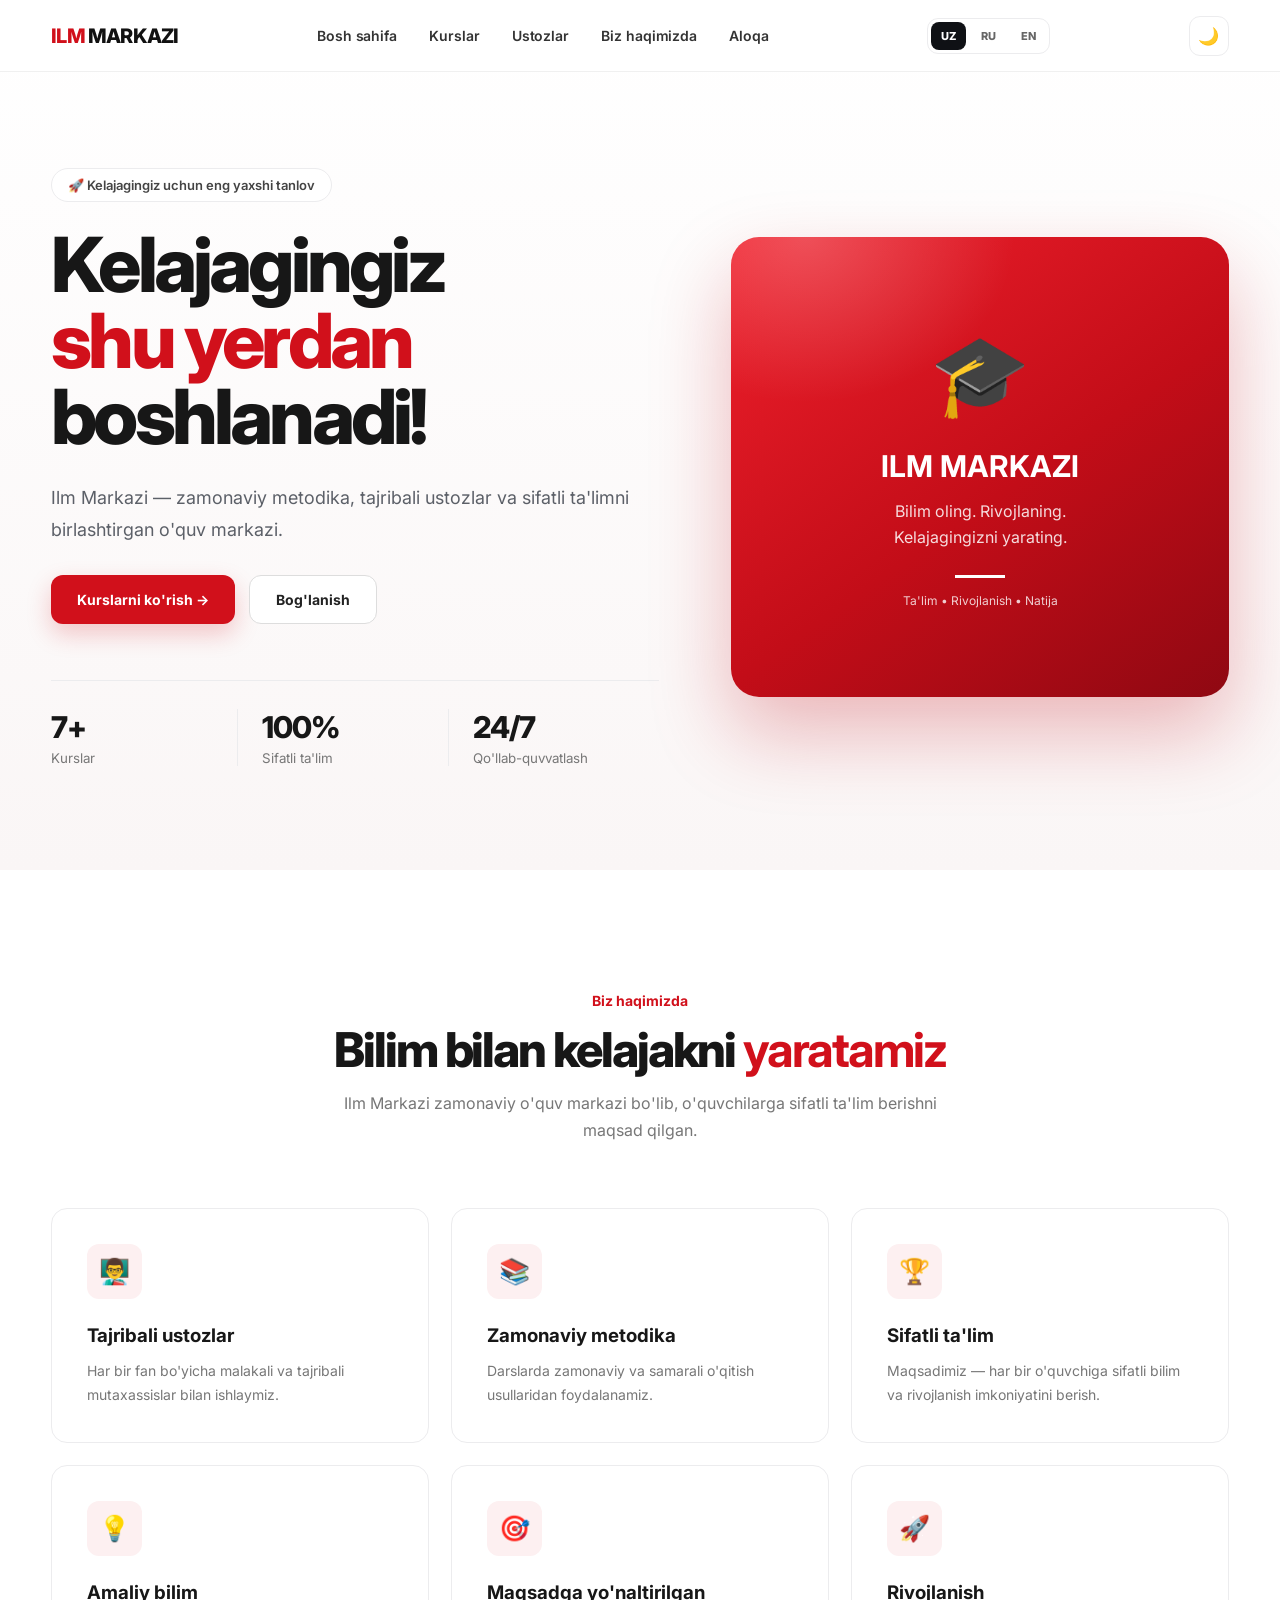
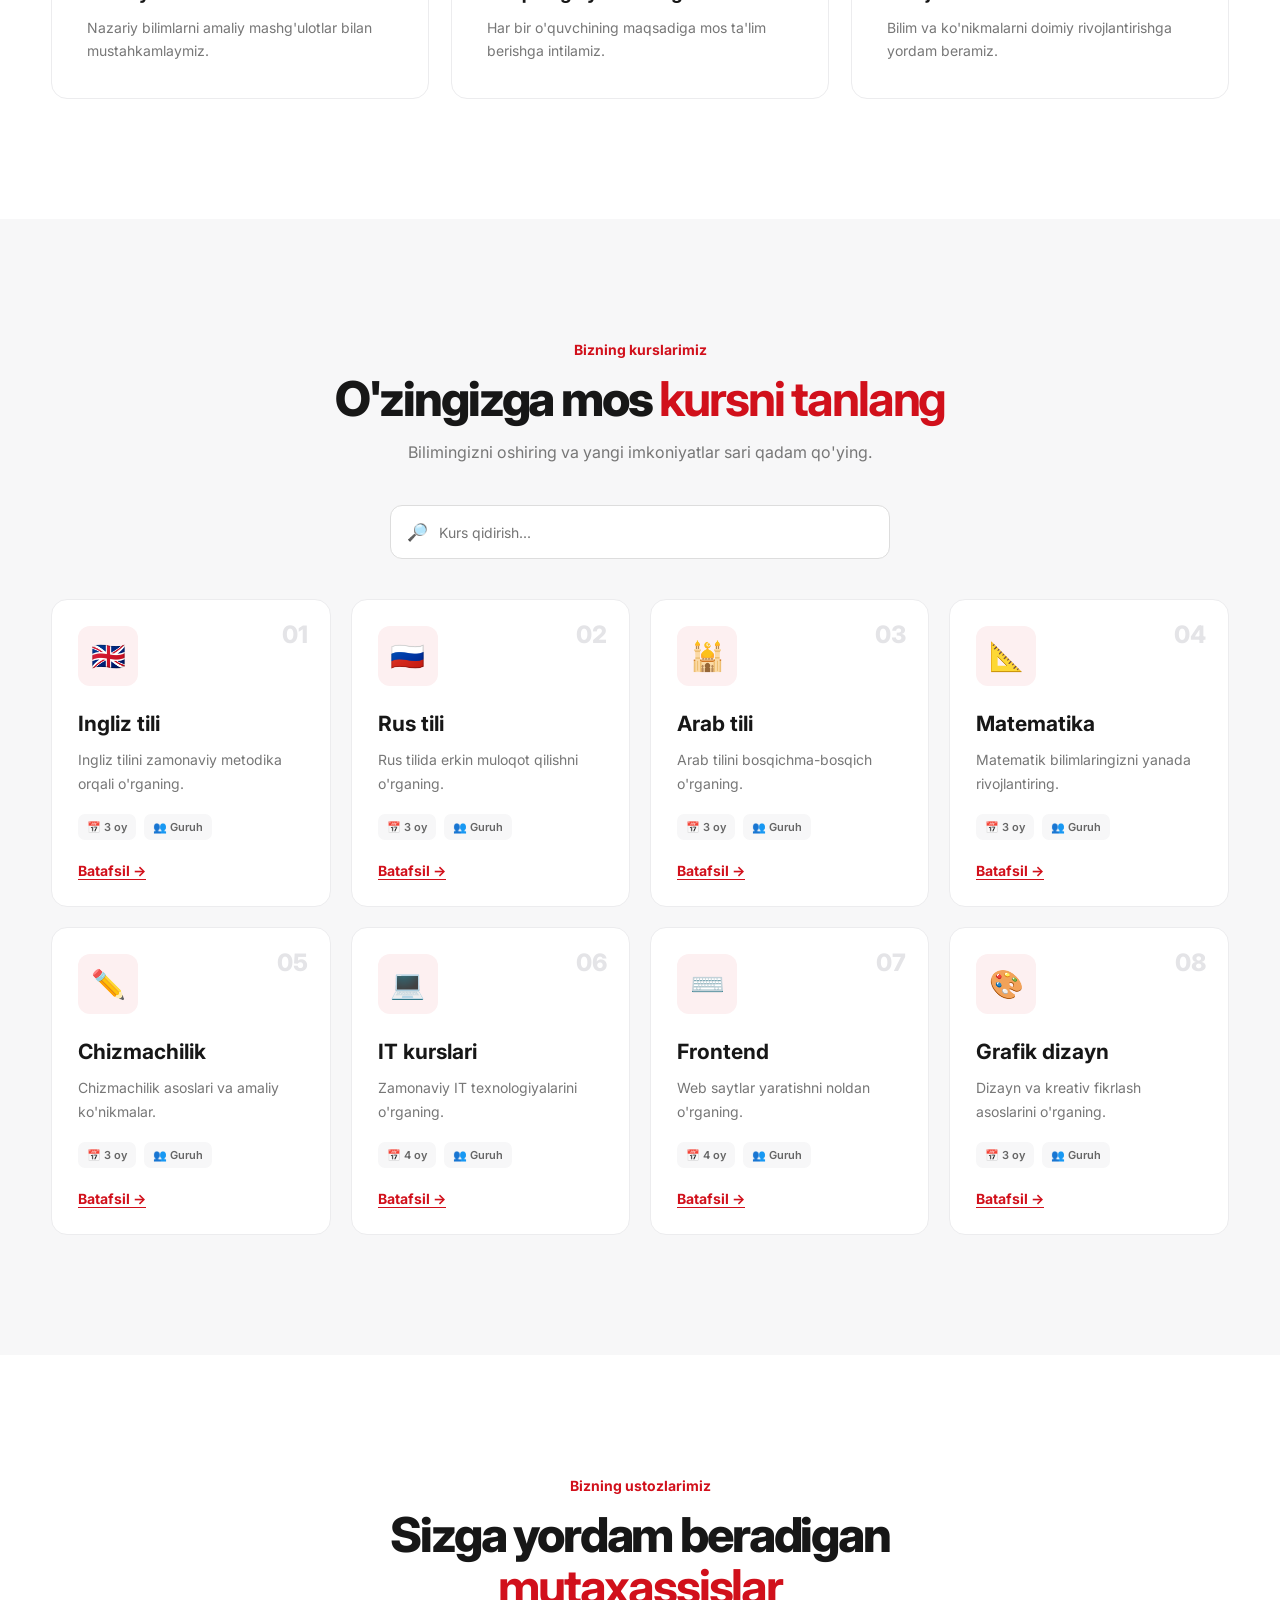
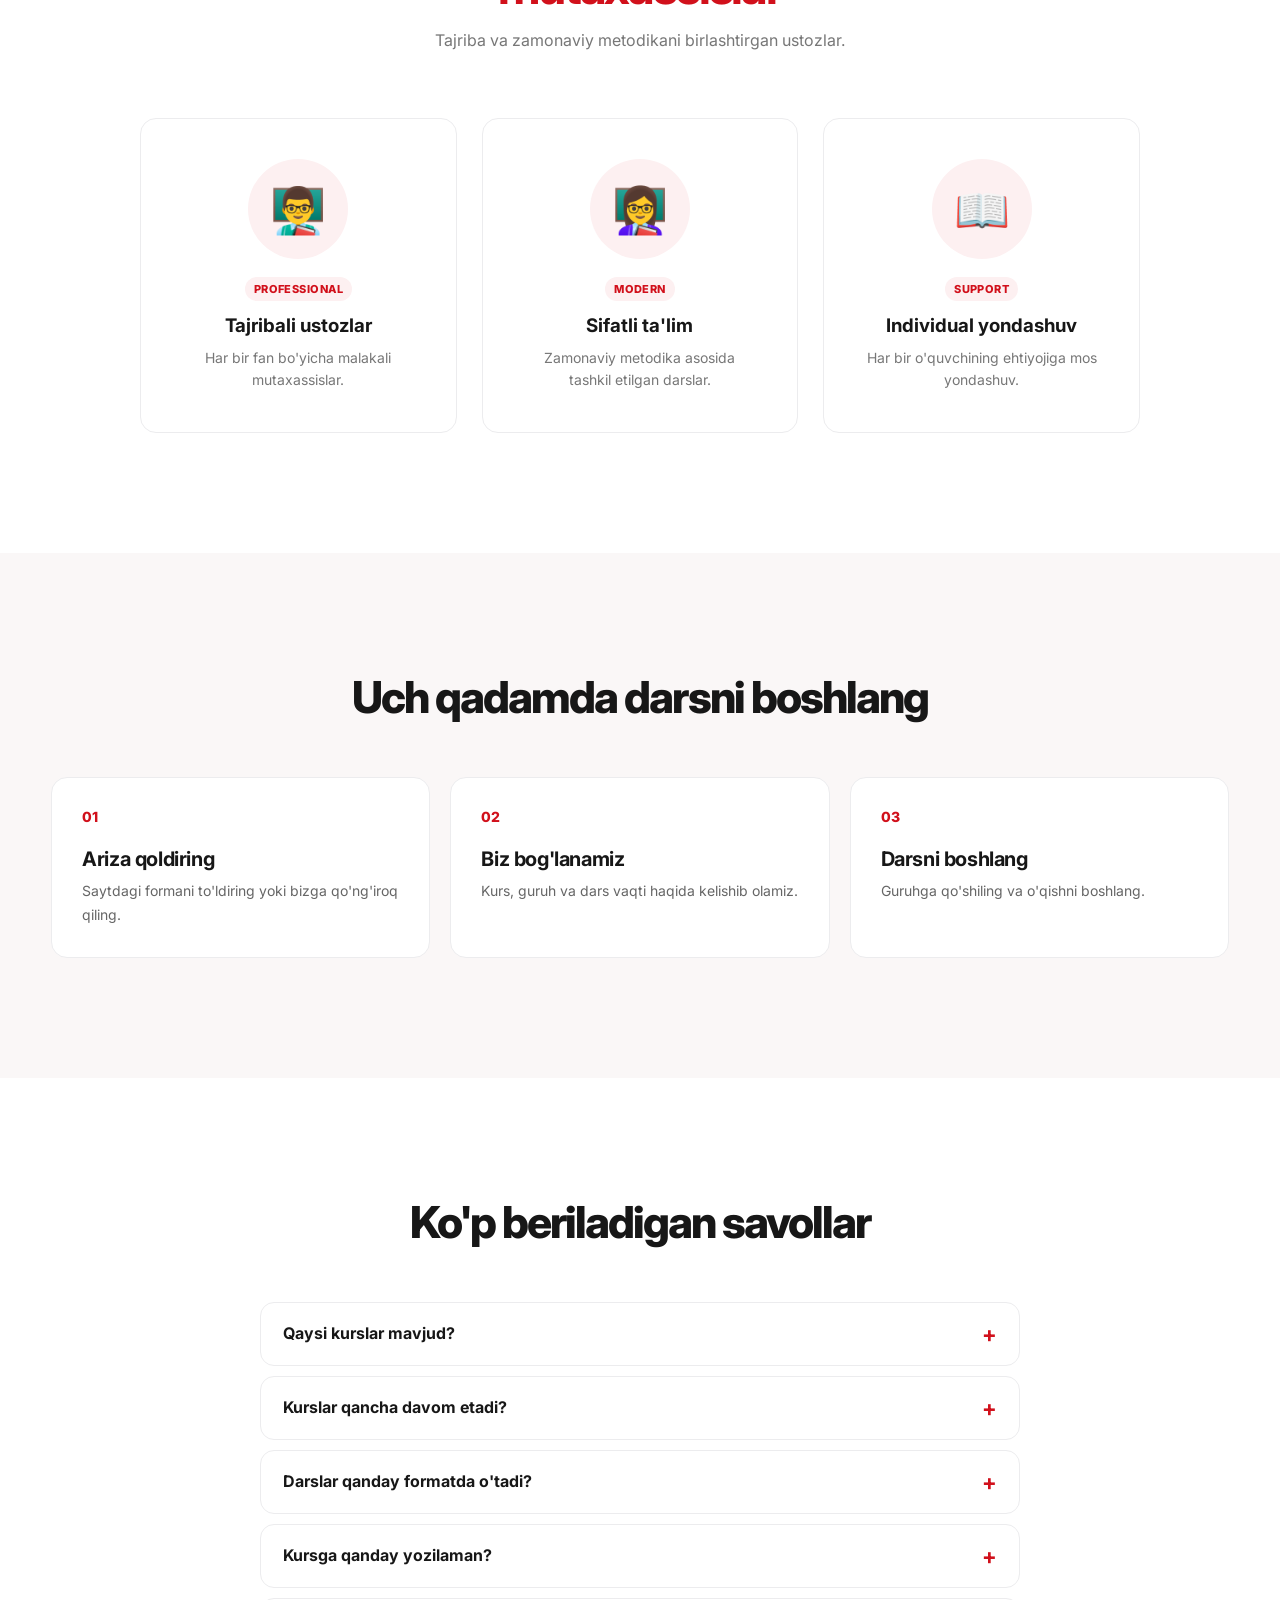
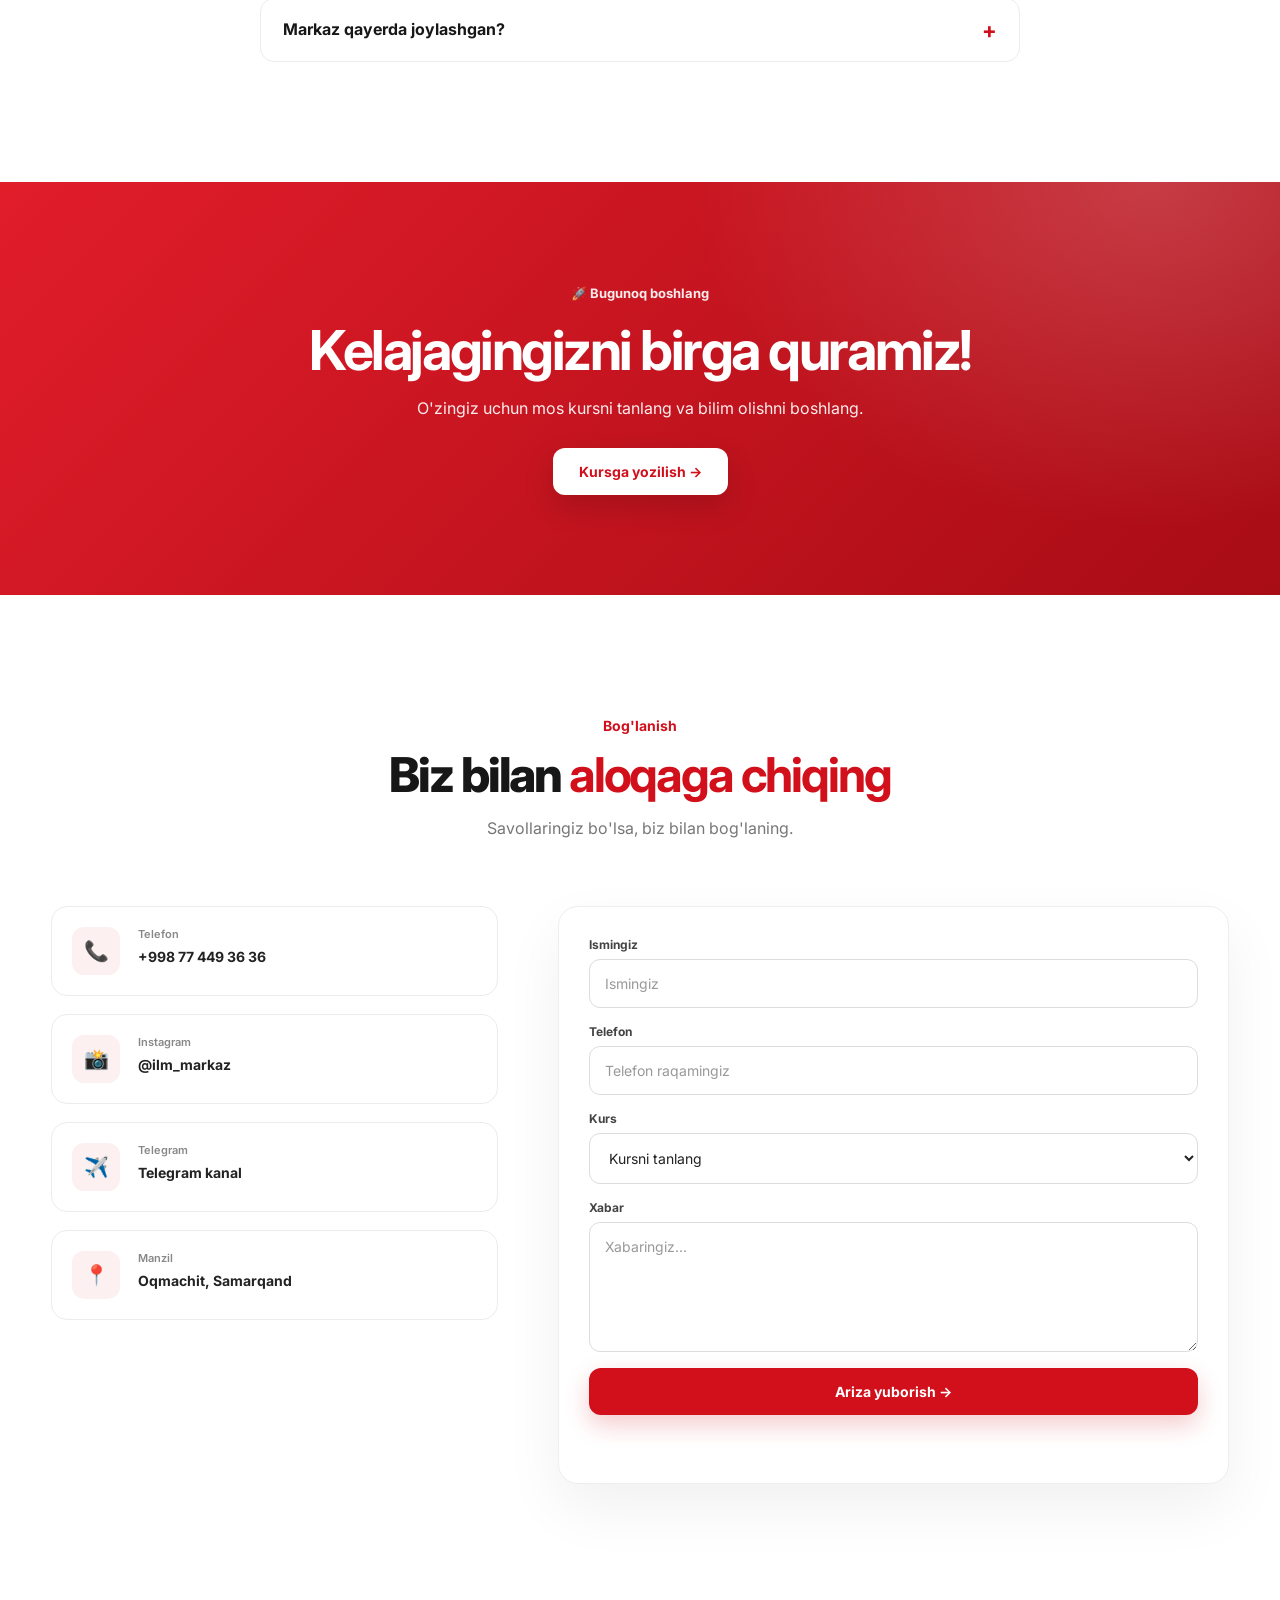
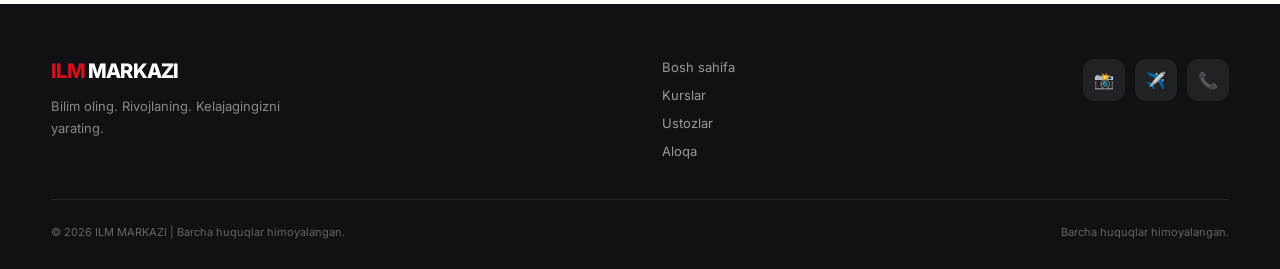
==== commit bc2d2dd9: "Add new styles, Netlify configuration, and Telegram function for form submissions - Updated style.cs" ====
--- a/index.html
+++ b/index.html
@@ -899,6 +899,57 @@
 
         </section>
 
+<section class="section steps" id="steps">
+    <div class="container">
+        <div class="sec-head">
+            <h2 data-k="stepsTitle">Uch qadamda darsni boshlang</h2>
+        </div>
+        <div class="steps-grid">
+            <div class="step">
+                <h3 data-k="s1t">Ariza qoldiring</h3>
+                <p data-k="s1p">Saytdagi formani to'ldiring yoki bizga qo'ng'iroq qiling.</p>
+            </div>
+            <div class="step">
+                <h3 data-k="s2t">Biz bog'lanamiz</h3>
+                <p data-k="s2p">Kurs, guruh va dars vaqti haqida kelishib olamiz.</p>
+            </div>
+            <div class="step">
+                <h3 data-k="s3t">Darsni boshlang</h3>
+                <p data-k="s3p">Guruhga qo'shiling va o'qishni boshlang.</p>
+            </div>
+        </div>
+    </div>
+</section>
+
+<section class="section faq" id="faq">
+    <div class="container">
+        <div class="sec-head">
+            <h2 data-k="faqTitle">Ko'p beriladigan savollar</h2>
+        </div>
+        <div class="faq-list">
+            <details>
+                <summary data-k="q1">Qaysi kurslar mavjud?</summary>
+                <p data-k="a1">Ingliz, Rus va Arab tillari, Matematika, Chizmachilik, IT, Frontend hamda Grafik dizayn.</p>
+            </details>
+            <details>
+                <summary data-k="q2">Kurslar qancha davom etadi?</summary>
+                <p data-k="a2">Tillar, Matematika, Chizmachilik va Grafik dizayn — 3 oy, IT va Frontend — 4 oy.</p>
+            </details>
+            <details>
+                <summary data-k="q3">Darslar qanday formatda o'tadi?</summary>
+                <p data-k="a3">Darslar guruhlarda o'tkaziladi.</p>
+            </details>
+            <details>
+                <summary data-k="q4">Kursga qanday yozilaman?</summary>
+                <p data-k="a4">Saytdagi arizani to'ldiring yoki +998 77 449 36 36 raqamiga qo'ng'iroq qiling.</p>
+            </details>
+            <details>
+                <summary data-k="q5">Markaz qayerda joylashgan?</summary>
+                <p data-k="a5">Oqmachit, Samarqand.</p>
+            </details>
+        </div>
+    </div>
+</section>
 
         <!-- =====================================
              CTA
--- a/style.css
+++ b/style.css
@@ -2515,3 +2515,368 @@
     }
 
 }
+/* ILM MARKAZI — premium layer. Yuklanadi style.css DAN KEYIN. */
+:root { --red:#d1101b; --red-dark:#a80c15; --red-light:#fdf0f1; --ink:#0f1115; --border:#ececee; }
+body { font-family:"Manrope","Inter",sans-serif; -webkit-font-smoothing:antialiased; }
+:focus-visible { outline:2px solid var(--red); outline-offset:3px; border-radius:6px; }
+::selection { background:var(--red); }
+
+/* Keraksiz narsalar: ishlamaydigan dropdown va sahifa oxiridagi Netlify formasi */
+.language, form[name="ariza"] { display:none !important; }
+
+/* Header */
+.header { height:72px; }
+nav { gap:32px; }
+nav a { font-weight:600; letter-spacing:-.005em; }
+.logo { letter-spacing:-.04em; font-weight:800; }
+.language-switcher { padding:3px; border:1px solid var(--border); border-radius:11px; background:#fff; gap:2px; margin-left:0; }
+.language-switcher .lang-btn { border:0; border-radius:8px; background:transparent; color:#666; }
+.language-switcher .lang-btn.active { background:var(--ink); color:#fff; }
+.theme-btn, .menu-btn { border-radius:11px; }
+
+/* Hero */
+.hero { min-height:auto; padding-top:72px; background:linear-gradient(180deg,#fff 0%,#faf6f6 100%); }
+.hero-bg { display:none; }
+.hero-content { padding:96px 0 104px; gap:72px; }
+.badge { background:#fff; border:1px solid var(--border); color:#444; font-weight:600; padding:8px 16px; }
+.hero h1 { font-weight:800; letter-spacing:-.05em; line-height:1; }
+.hero-text > p { font-size:18px; color:#5c6068; }
+.btn { border-radius:12px; padding:15px 26px; font-weight:700; }
+.btn-red { box-shadow:0 10px 24px rgba(209,16,27,.22); }
+.stats { gap:0; margin-top:56px; padding-top:28px; border-top:1px solid var(--border); }
+.stats div { flex:1; padding-right:24px; }
+.stats div + div { padding-left:24px; border-left:1px solid var(--border); }
+.stats strong { font-size:30px; letter-spacing:-.04em; }
+
+/* Hero karta: qiya emas, jiddiy va sokin */
+.hero-card { transform:none !important; border-radius:28px; height:460px;
+  background:radial-gradient(90% 70% at 100% 0%,rgba(209,16,27,.6),transparent 65%),#12141a;
+  box-shadow:0 40px 90px rgba(15,17,21,.28); }
+.hero-card::before, .hero-card::after { display:none; }
+.book-icon { animation:none; }
+
+/* Bo'limlar */
+.section { padding:120px 0; }
+.section-title { max-width:640px; margin-bottom:64px; }
+.section-title > span { text-transform:none; letter-spacing:0; font-size:14px; font-weight:700; }
+.section-title h2 { font-weight:800; letter-spacing:-.045em; line-height:1.08; }
+.about-box, .course-card, .teacher-card, .contact-item { border-radius:16px; border-color:var(--border); }
+.about-box:hover, .course-card:hover, .teacher-card:hover, .contact-item:hover { transform:none; border-color:#f0b4b8; box-shadow:0 14px 40px rgba(15,17,21,.06); }
+.icon, .course-icon, .contact-icon { border-radius:12px; }
+.course-card::before { display:none; }
+.course-number { color:#e4e4e7; font-size:24px; }
+.course-card { padding:26px; }
+.course-card a { display:inline-block; border-bottom:1px solid currentColor; }
+.teacher-badge { letter-spacing:.04em; text-transform:none; font-size:11px; }
+.search-box input { border-radius:12px; box-shadow:none; }
+@media (min-width:1101px) { .course-grid { grid-template-columns:repeat(4,1fr); } }
+
+/* CTA: to'q, qizil yorug'lik bilan */
+.cta { background:radial-gradient(60% 130% at 92% 0%,rgba(209,16,27,.55),transparent 60%),var(--ink); }
+.cta::before { display:none; }
+.cta h2 { letter-spacing:-.045em; }
+
+/* Forma */
+.contact-form { border-radius:20px; box-shadow:0 24px 60px rgba(15,17,21,.06); }
+.contact-form input, .contact-form select, .contact-form textarea { border-radius:11px; }
+#formMessage { min-height:22px; }
+#formMessage.ok { color:#0a8f4d; }
+#formMessage.err { color:var(--red); }
+.contact-form button:disabled { opacity:.6; cursor:wait; }
+
+/* Footer, modal */
+footer { background:var(--ink); }
+.modal-content { border-radius:22px; }
+
+@media (max-width:900px) { .hero-content { padding:64px 0 80px; gap:48px; } }
+@media (max-width:600px) {
+  .section { padding:80px 0; }
+  .hero-card { height:320px; }
+  .stats div { padding-right:12px; } .stats div + div { padding-left:12px; }
+}
+@media (prefers-reduced-motion:reduce) { *, *::before, *::after { animation:none !important; transition:none !important; } html { scroll-behavior:auto; } }
+/* ILM MARKAZI — premium layer. Yuklanadi style.css DAN KEYIN. */
+:root { --red:#d1101b; --red-dark:#a80c15; --red-light:#fdf0f1; --ink:#0f1115; --border:#ececee; }
+body { font-family:"Manrope","Inter",sans-serif; -webkit-font-smoothing:antialiased; }
+:focus-visible { outline:2px solid var(--red); outline-offset:3px; border-radius:6px; }
+::selection { background:var(--red); }
+
+/* Keraksiz narsalar: ishlamaydigan dropdown va sahifa oxiridagi Netlify formasi */
+.language, form[name="ariza"] { display:none !important; }
+
+/* Header */
+.header { height:72px; }
+nav { gap:32px; }
+nav a { font-weight:600; letter-spacing:-.005em; }
+.logo { letter-spacing:-.04em; font-weight:800; }
+.language-switcher { padding:3px; border:1px solid var(--border); border-radius:11px; background:#fff; gap:2px; margin-left:0; }
+.language-switcher .lang-btn { border:0; border-radius:8px; background:transparent; color:#666; }
+.language-switcher .lang-btn.active { background:var(--ink); color:#fff; }
+.theme-btn, .menu-btn { border-radius:11px; }
+
+/* Hero */
+.hero { min-height:auto; padding-top:72px; background:linear-gradient(180deg,#fff 0%,#faf6f6 100%); }
+.hero-bg { display:none; }
+.hero-content { padding:96px 0 104px; gap:72px; }
+.badge { background:#fff; border:1px solid var(--border); color:#444; font-weight:600; padding:8px 16px; }
+.hero h1 { font-weight:800; letter-spacing:-.05em; line-height:1; }
+.hero-text > p { font-size:18px; color:#5c6068; }
+.btn { border-radius:12px; padding:15px 26px; font-weight:700; }
+.btn-red { box-shadow:0 10px 24px rgba(209,16,27,.22); }
+.stats { gap:0; margin-top:56px; padding-top:28px; border-top:1px solid var(--border); }
+.stats div { flex:1; padding-right:24px; }
+.stats div + div { padding-left:24px; border-left:1px solid var(--border); }
+.stats strong { font-size:30px; letter-spacing:-.04em; }
+
+/* Hero karta: qiya emas, jiddiy va sokin */
+.hero-card { transform:none !important; border-radius:28px; height:460px;
+  background:radial-gradient(90% 70% at 100% 0%,rgba(209,16,27,.6),transparent 65%),#12141a;
+  box-shadow:0 40px 90px rgba(15,17,21,.28); }
+.hero-card::before, .hero-card::after { display:none; }
+.book-icon { animation:none; }
+
+/* Bo'limlar */
+.section { padding:120px 0; }
+.section-title { max-width:640px; margin-bottom:64px; }
+.section-title > span { text-transform:none; letter-spacing:0; font-size:14px; font-weight:700; }
+.section-title h2 { font-weight:800; letter-spacing:-.045em; line-height:1.08; }
+.about-box, .course-card, .teacher-card, .contact-item { border-radius:16px; border-color:var(--border); }
+.about-box:hover, .course-card:hover, .teacher-card:hover, .contact-item:hover { transform:none; border-color:#f0b4b8; box-shadow:0 14px 40px rgba(15,17,21,.06); }
+.icon, .course-icon, .contact-icon { border-radius:12px; }
+.course-card::before { display:none; }
+.course-number { color:#e4e4e7; font-size:24px; }
+.course-card { padding:26px; }
+.course-card a { display:inline-block; border-bottom:1px solid currentColor; }
+.teacher-badge { letter-spacing:.04em; text-transform:none; font-size:11px; }
+.search-box input { border-radius:12px; box-shadow:none; }
+@media (min-width:1101px) { .course-grid { grid-template-columns:repeat(4,1fr); } }
+
+/* CTA: to'q, qizil yorug'lik bilan */
+.cta { background:radial-gradient(60% 130% at 92% 0%,rgba(209,16,27,.55),transparent 60%),var(--ink); }
+.cta::before { display:none; }
+.cta h2 { letter-spacing:-.045em; }
+
+/* Forma */
+.contact-form { border-radius:20px; box-shadow:0 24px 60px rgba(15,17,21,.06); }
+.contact-form input, .contact-form select, .contact-form textarea { border-radius:11px; }
+#formMessage { min-height:22px; }
+#formMessage.ok { color:#0a8f4d; }
+#formMessage.err { color:var(--red); }
+.contact-form button:disabled { opacity:.6; cursor:wait; }
+
+/* Footer, modal */
+footer { background:var(--ink); }
+.modal-content { border-radius:22px; }
+
+@media (max-width:900px) { .hero-content { padding:64px 0 80px; gap:48px; } }
+@media (max-width:600px) {
+  .section { padding:80px 0; }
+  .hero-card { height:320px; }
+  .stats div { padding-right:12px; } .stats div + div { padding-left:12px; }
+}
+@media (prefers-reduced-motion:reduce) { *, *::before, *::after { animation:none !important; transition:none !important; } html { scroll-behavior:auto; } }
+
+/* ===== YANGI BO'LIMLAR: qadamlar va savollar ===== */
+.sec-head { max-width:640px; margin:0 auto 56px; text-align:center; }
+.sec-head h2 { font-size:clamp(30px,4vw,44px); font-weight:800; letter-spacing:-.045em; line-height:1.1; }
+.steps { background:#faf7f7; }
+.steps-grid { display:grid; grid-template-columns:repeat(3,1fr); gap:20px; counter-reset:s; }
+.step { padding:30px; background:#fff; border:1px solid var(--border); border-radius:16px; }
+.step::before { counter-increment:s; content:"0" counter(s); display:block; font-size:14px; font-weight:800; color:var(--red); margin-bottom:22px; }
+.step h3 { font-size:20px; letter-spacing:-.02em; margin-bottom:8px; }
+.step p { color:#666; font-size:14px; line-height:1.7; }
+.faq-list { max-width:760px; margin:0 auto; display:grid; gap:10px; }
+.faq-list details { border:1px solid var(--border); border-radius:14px; background:#fff; padding:0 22px; transition:border-color .2s; }
+.faq-list details[open] { border-color:#f0b4b8; }
+.faq-list summary { cursor:pointer; list-style:none; padding:20px 0; font-weight:700; display:flex; justify-content:space-between; gap:16px; }
+.faq-list summary::-webkit-details-marker { display:none; }
+.faq-list summary::after { content:"+"; font-size:22px; line-height:1; color:var(--red); transition:transform .25s; }
+.faq-list details[open] summary::after { transform:rotate(45deg); }
+.faq-list p { color:#666; font-size:14px; line-height:1.75; padding-bottom:20px; }
+@media (max-width:800px) { .steps-grid { grid-template-columns:1fr; } }
+
+/* ===== DARK MODE v2 ===== */
+html:has(body.dark) { color-scheme:dark; }
+body.dark { background:#0b0c10; color:#eceef3; color-scheme:dark; }
+body.dark .header { background:rgba(11,12,16,.82); border-color:#1e222b; }
+body.dark .logo span, body.dark .hero h1 span, body.dark .section-title h2 b, body.dark .section-title > span, body.dark .course-card a { color:#ff4752; }
+body.dark .hero { background:radial-gradient(60% 55% at 85% 10%,rgba(229,32,43,.16),transparent 70%),#0b0c10; }
+body.dark .badge { background:#14161c; border-color:#262a35; color:#c9cdd8; }
+body.dark .hero-text > p, body.dark .section-title p, body.dark .step p, body.dark .faq-list p,
+body.dark .about-box p, body.dark .course-card p, body.dark .teacher-card p, body.dark .modal-content p { color:#9aa1b2; }
+body.dark .stats, body.dark .stats div + div { border-color:#262a35; }
+body.dark .stats small, body.dark .contact-item small { color:#8a91a3; }
+body.dark .btn-outline { background:#14161c; border-color:#2a2f3b; color:#eceef3; }
+body.dark .btn-outline:hover { border-color:#ff4752; color:#ff4752; }
+body.dark .about, body.dark .contact, body.dark .teachers { background:#0b0c10; }
+body.dark .courses, body.dark .steps { background:#0f1116; }
+body.dark .about-box, body.dark .course-card, body.dark .teacher-card, body.dark .contact-item,
+body.dark .contact-form, body.dark .step, body.dark .faq-list details { background:#14161c; border-color:#242833; }
+body.dark .about-box:hover, body.dark .course-card:hover, body.dark .teacher-card:hover,
+body.dark .contact-item:hover, body.dark .faq-list details[open] { border-color:rgba(255,71,82,.45); box-shadow:0 14px 40px rgba(0,0,0,.35); }
+body.dark .icon, body.dark .course-icon, body.dark .contact-icon, body.dark .teacher-avatar, body.dark .modal-icon { background:rgba(229,32,43,.12); }
+body.dark .teacher-badge { background:rgba(229,32,43,.14); color:#ff6b74; }
+body.dark .course-number { color:#2a2f3b; }
+body.dark .course-info span { background:#1c1f28; color:#9aa1b2; }
+body.dark .search-box input, body.dark .contact-form input, body.dark .contact-form select, body.dark .contact-form textarea { background:#1a1d25; border-color:#2a2f3b; color:#eceef3; }
+body.dark .search-box input:focus, body.dark .contact-form input:focus, body.dark .contact-form select:focus, body.dark .contact-form textarea:focus { border-color:#ff4752; box-shadow:0 0 0 4px rgba(255,71,82,.12); }
+body.dark .form-group label { color:#c5c9d4; }
+body.dark .language-switcher { background:#14161c; border-color:#262a35; }
+body.dark .language-switcher .lang-btn { color:#9aa1b2; }
+body.dark .language-switcher .lang-btn.active { background:#eceef3; color:#0b0c10; }
+body.dark .hero-card { border:1px solid #2a2f3b; box-shadow:0 40px 90px rgba(0,0,0,.5); }
+body.dark .cta { border-block:1px solid #1e222b; }
+body.dark footer { background:#07080b; border-top:1px solid #1a1d25; }
+body.dark .modal-content { background:#14161c; border:1px solid #262a35; }
+body.dark #formMessage.ok { color:#3ddc84; }
+body.dark #formMessage.err { color:#ff6b74; }
+body.dark .back-to-top { box-shadow:0 10px 30px rgba(0,0,0,.5); }
+/* ILM MARKAZI — premium layer. Yuklanadi style.css DAN KEYIN. */
+:root { --red:#d1101b; --red-dark:#a80c15; --red-light:#fdf0f1; --ink:#0f1115; --border:#ececee; }
+body { font-family:"Manrope","Inter",sans-serif; -webkit-font-smoothing:antialiased; }
+:focus-visible { outline:2px solid var(--red); outline-offset:3px; border-radius:6px; }
+::selection { background:var(--red); }
+
+/* Keraksiz narsalar: ishlamaydigan dropdown va sahifa oxiridagi Netlify formasi */
+.language, form[name="ariza"] { display:none !important; }
+
+/* Header */
+.header { height:72px; }
+nav { gap:32px; }
+nav a { font-weight:600; letter-spacing:-.005em; }
+.logo { letter-spacing:-.04em; font-weight:800; }
+.language-switcher { padding:3px; border:1px solid var(--border); border-radius:11px; background:#fff; gap:2px; margin-left:0; }
+.language-switcher .lang-btn { border:0; border-radius:8px; background:transparent; color:#666; }
+.language-switcher .lang-btn.active { background:var(--ink); color:#fff; }
+.theme-btn, .menu-btn { border-radius:11px; }
+
+/* Hero */
+.hero { min-height:auto; padding-top:72px; background:linear-gradient(180deg,#fff 0%,#faf6f6 100%); }
+.hero-bg { display:none; }
+.hero-content { padding:96px 0 104px; gap:72px; }
+.badge { background:#fff; border:1px solid var(--border); color:#444; font-weight:600; padding:8px 16px; }
+.hero h1 { font-weight:800; letter-spacing:-.05em; line-height:1; }
+.hero-text > p { font-size:18px; color:#5c6068; }
+.btn { border-radius:12px; padding:15px 26px; font-weight:700; }
+.btn-red { box-shadow:0 10px 24px rgba(209,16,27,.22); }
+.stats { gap:0; margin-top:56px; padding-top:28px; border-top:1px solid var(--border); }
+.stats div { flex:1; padding-right:24px; }
+.stats div + div { padding-left:24px; border-left:1px solid var(--border); }
+.stats strong { font-size:30px; letter-spacing:-.04em; }
+
+/* Hero karta: qiya emas, jiddiy va sokin */
+.hero-card { transform:none !important; border-radius:28px; height:460px;
+  background:radial-gradient(90% 70% at 100% 0%,rgba(209,16,27,.6),transparent 65%),#12141a;
+  box-shadow:0 40px 90px rgba(15,17,21,.28); }
+.hero-card::before, .hero-card::after { display:none; }
+.book-icon { animation:none; }
+
+/* Bo'limlar */
+.section { padding:120px 0; }
+.section-title { max-width:640px; margin-bottom:64px; }
+.section-title > span { text-transform:none; letter-spacing:0; font-size:14px; font-weight:700; }
+.section-title h2 { font-weight:800; letter-spacing:-.045em; line-height:1.08; }
+.about-box, .course-card, .teacher-card, .contact-item { border-radius:16px; border-color:var(--border); }
+.about-box:hover, .course-card:hover, .teacher-card:hover, .contact-item:hover { transform:none; border-color:#f0b4b8; box-shadow:0 14px 40px rgba(15,17,21,.06); }
+.icon, .course-icon, .contact-icon { border-radius:12px; }
+.course-card::before { display:none; }
+.course-number { color:#e4e4e7; font-size:24px; }
+.course-card { padding:26px; }
+.course-card a { display:inline-block; border-bottom:1px solid currentColor; }
+.teacher-badge { letter-spacing:.04em; text-transform:none; font-size:11px; }
+.search-box input { border-radius:12px; box-shadow:none; }
+@media (min-width:1101px) { .course-grid { grid-template-columns:repeat(4,1fr); } }
+
+/* CTA: to'q, qizil yorug'lik bilan */
+.cta { background:radial-gradient(60% 130% at 92% 0%,rgba(209,16,27,.55),transparent 60%),var(--ink); }
+.cta::before { display:none; }
+.cta h2 { letter-spacing:-.045em; }
+
+/* Forma */
+.contact-form { border-radius:20px; box-shadow:0 24px 60px rgba(15,17,21,.06); }
+.contact-form input, .contact-form select, .contact-form textarea { border-radius:11px; }
+#formMessage { min-height:22px; }
+#formMessage.ok { color:#0a8f4d; }
+#formMessage.err { color:var(--red); }
+.contact-form button:disabled { opacity:.6; cursor:wait; }
+
+/* Footer, modal */
+footer { background:var(--ink); }
+.modal-content { border-radius:22px; }
+
+@media (max-width:900px) { .hero-content { padding:64px 0 80px; gap:48px; } }
+@media (max-width:600px) {
+  .section { padding:80px 0; }
+  .hero-card { height:320px; }
+  .stats div { padding-right:12px; } .stats div + div { padding-left:12px; }
+}
+@media (prefers-reduced-motion:reduce) { *, *::before, *::after { animation:none !important; transition:none !important; } html { scroll-behavior:auto; } }
+
+/* ===== YANGI BO'LIMLAR: qadamlar va savollar ===== */
+.sec-head { max-width:640px; margin:0 auto 56px; text-align:center; }
+.sec-head h2 { font-size:clamp(30px,4vw,44px); font-weight:800; letter-spacing:-.045em; line-height:1.1; }
+.steps { background:#faf7f7; }
+.steps-grid { display:grid; grid-template-columns:repeat(3,1fr); gap:20px; counter-reset:s; }
+.step { padding:30px; background:#fff; border:1px solid var(--border); border-radius:16px; }
+.step::before { counter-increment:s; content:"0" counter(s); display:block; font-size:14px; font-weight:800; color:var(--red); margin-bottom:22px; }
+.step h3 { font-size:20px; letter-spacing:-.02em; margin-bottom:8px; }
+.step p { color:#666; font-size:14px; line-height:1.7; }
+.faq-list { max-width:760px; margin:0 auto; display:grid; gap:10px; }
+.faq-list details { border:1px solid var(--border); border-radius:14px; background:#fff; padding:0 22px; transition:border-color .2s; }
+.faq-list details[open] { border-color:#f0b4b8; }
+.faq-list summary { cursor:pointer; list-style:none; padding:20px 0; font-weight:700; display:flex; justify-content:space-between; gap:16px; }
+.faq-list summary::-webkit-details-marker { display:none; }
+.faq-list summary::after { content:"+"; font-size:22px; line-height:1; color:var(--red); transition:transform .25s; }
+.faq-list details[open] summary::after { transform:rotate(45deg); }
+.faq-list p { color:#666; font-size:14px; line-height:1.75; padding-bottom:20px; }
+@media (max-width:800px) { .steps-grid { grid-template-columns:1fr; } }
+
+/* ===== DARK MODE v2 ===== */
+html:has(body.dark) { color-scheme:dark; }
+body.dark { background:#0b0c10; color:#eceef3; color-scheme:dark; }
+body.dark .header { background:rgba(11,12,16,.82); border-color:#1e222b; }
+body.dark .logo span, body.dark .hero h1 span, body.dark .section-title h2 b, body.dark .section-title > span, body.dark .course-card a { color:#ff4752; }
+body.dark .hero { background:radial-gradient(60% 55% at 85% 10%,rgba(229,32,43,.16),transparent 70%),#0b0c10; }
+body.dark .badge { background:#14161c; border-color:#262a35; color:#c9cdd8; }
+body.dark .hero-text > p, body.dark .section-title p, body.dark .step p, body.dark .faq-list p,
+body.dark .about-box p, body.dark .course-card p, body.dark .teacher-card p, body.dark .modal-content p { color:#9aa1b2; }
+body.dark .stats, body.dark .stats div + div { border-color:#262a35; }
+body.dark .stats small, body.dark .contact-item small { color:#8a91a3; }
+body.dark .btn-outline { background:#14161c; border-color:#2a2f3b; color:#eceef3; }
+body.dark .btn-outline:hover { border-color:#ff4752; color:#ff4752; }
+body.dark .about, body.dark .contact, body.dark .teachers { background:#0b0c10; }
+body.dark .courses, body.dark .steps { background:#0f1116; }
+body.dark .about-box, body.dark .course-card, body.dark .teacher-card, body.dark .contact-item,
+body.dark .contact-form, body.dark .step, body.dark .faq-list details { background:#14161c; border-color:#242833; }
+body.dark .about-box:hover, body.dark .course-card:hover, body.dark .teacher-card:hover,
+body.dark .contact-item:hover, body.dark .faq-list details[open] { border-color:rgba(255,71,82,.45); box-shadow:0 14px 40px rgba(0,0,0,.35); }
+body.dark .icon, body.dark .course-icon, body.dark .contact-icon, body.dark .teacher-avatar, body.dark .modal-icon { background:rgba(229,32,43,.12); }
+body.dark .teacher-badge { background:rgba(229,32,43,.14); color:#ff6b74; }
+body.dark .course-number { color:#2a2f3b; }
+body.dark .course-info span { background:#1c1f28; color:#9aa1b2; }
+body.dark .search-box input, body.dark .contact-form input, body.dark .contact-form select, body.dark .contact-form textarea { background:#1a1d25; border-color:#2a2f3b; color:#eceef3; }
+body.dark .search-box input:focus, body.dark .contact-form input:focus, body.dark .contact-form select:focus, body.dark .contact-form textarea:focus { border-color:#ff4752; box-shadow:0 0 0 4px rgba(255,71,82,.12); }
+body.dark .form-group label { color:#c5c9d4; }
+body.dark .language-switcher { background:#14161c; border-color:#262a35; }
+body.dark .language-switcher .lang-btn { color:#9aa1b2; }
+body.dark .language-switcher .lang-btn.active { background:#eceef3; color:#0b0c10; }
+body.dark .hero-card { border:1px solid #2a2f3b; box-shadow:0 40px 90px rgba(0,0,0,.5); }
+body.dark .cta { border-block:1px solid #1e222b; }
+body.dark footer { background:#07080b; border-top:1px solid #1a1d25; }
+body.dark .modal-content { background:#14161c; border:1px solid #262a35; }
+body.dark #formMessage.ok { color:#3ddc84; }
+body.dark #formMessage.err { color:#ff6b74; }
+body.dark .back-to-top { box-shadow:0 10px 30px rgba(0,0,0,.5); }
+
+/* ===== FAQAT YORUG' REJIM: hero karta va CTA qizil rangda ===== */
+body:not(.dark) .hero-card {
+  background: radial-gradient(70% 60% at 15% 0%, rgba(255,255,255,.22), transparent 60%),
+              linear-gradient(145deg, #f0202c 0%, #c30d18 55%, #8f0812 100%);
+  box-shadow: 0 36px 80px rgba(195,13,24,.28);
+}
+body:not(.dark) .cta {
+  background: radial-gradient(60% 140% at 90% 0%, rgba(255,255,255,.18), transparent 60%),
+              linear-gradient(135deg, #e11d2a 0%, #a80c15 100%);
+}
+body:not(.dark) .cta-content > span,
+body:not(.dark) .cta p { opacity: .92; }
